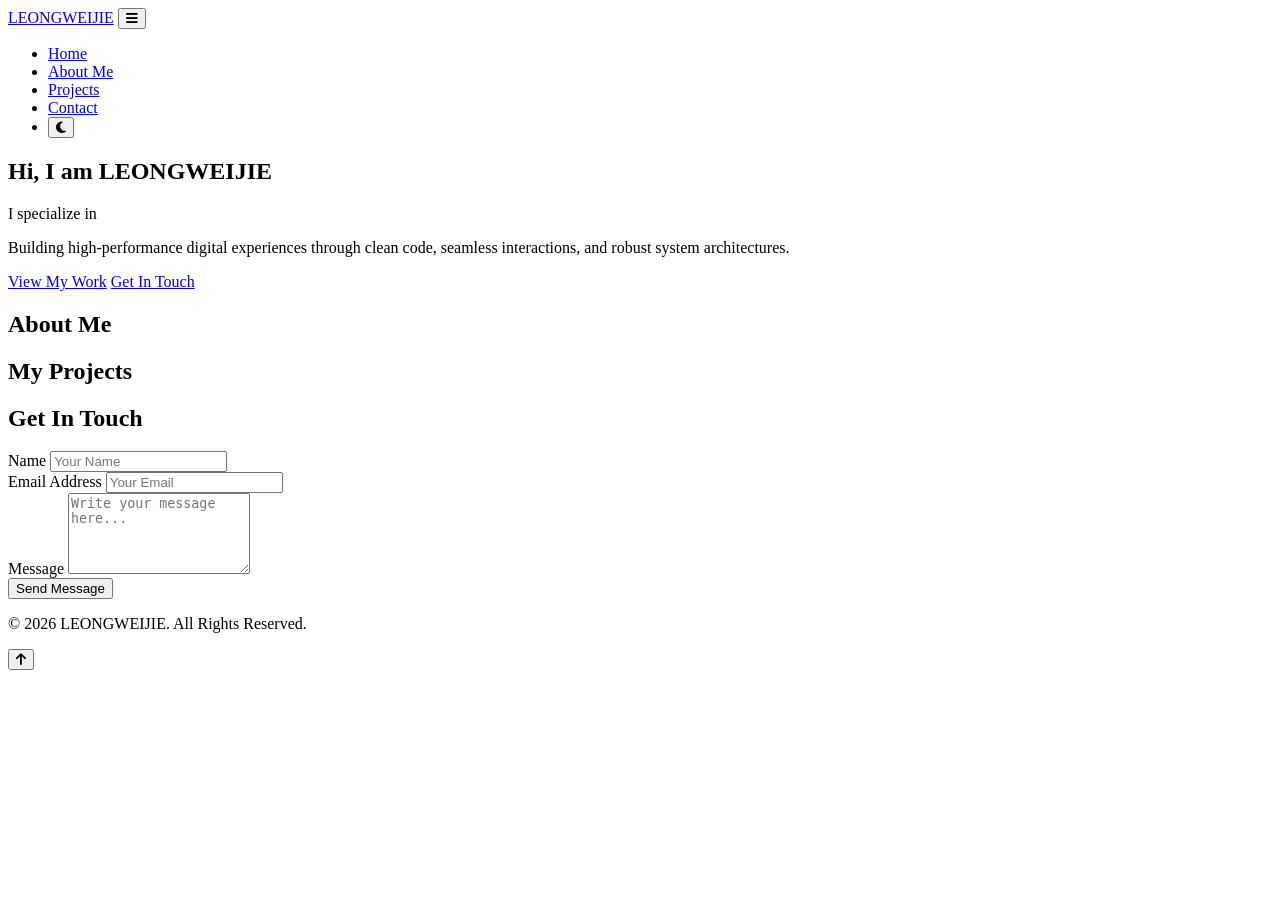
==== index.html @ 63943806 "Add files via upload" ====
<!DOCTYPE html>
<html lang="en">
<head>
    <meta charset="UTF-8">
    <meta name="viewport" content="width=device-width, initial-scale=1.0">
    <title>LEONGWEIJIE | Portfolio</title>
    <!-- Custom CSS -->
    <link rel="stylesheet" href="style.css">
    <!-- Font Awesome for Icons -->
    <link rel="stylesheet" href="https://cdnjs.cloudflare.com/ajax/libs/font-awesome/6.4.0/css/all.min.css">
</head>
<body class="light-theme">

    <!-- 1. Persistent Navigation Bar -->
    <header class="header">
        <div class="nav-container">
            <a href="#home" class="logo">LEONGWEIJIE</a>
            
            <!-- Mobile Hamburger Menu Button (JS Feature 1) -->
            <button class="nav-toggle" aria-label="Toggle navigation menu" aria-expanded="false">
                <i class="fas fa-bars"></i>
            </button>

            <nav class="nav-menu" aria-label="Main Navigation">
                <ul>
                    <li><a href="#home" class="nav-link active">Home</a></li>
                    <li><a href="#about" class="nav-link">About Me</a></li>
                    <li><a href="#projects" class="nav-link">Projects</a></li>
                    <li><a href="#contact" class="nav-link">Contact</a></li>
                    <!-- Dark/Light Theme Toggle Button (JS Feature 4) -->
                    <li>
                        <button id="theme-btn" class="theme-toggle-btn" aria-label="Toggle dark/light theme">
                            <i class="fas fa-moon"></i>
                        </button>
                    </li>
                </ul>
            </nav>
        </div>
    </header>

    <main>
        <!-- 2. Hero Section (Home) -->
        <section id="home" class="hero-section">
            <div class="hero-content">
                <h1>Hi, I am <span class="highlight">LEONGWEIJIE</span></h1>
                <!-- Typewriter Target (JS Feature 8) -->
                <p class="hero-subtitle">I specialize in <span id="typewriter"></span></p>
                <p class="hero-description">Building high-performance digital experiences through clean code, seamless interactions, and robust system architectures.</p>
                <div class="hero-buttons">
                    <a href="#projects" class="btn btn-primary">View My Work</a>
                    <a href="#contact" class="btn btn-secondary">Get In Touch</a>
                </div>
            </div>
        </section>

        <!-- 3. About Me Section -->
        <section id="about" class="about-section">
            <div class="container">
                <h2 class="section-title">About Me</h2>
                <div class="about-grid">
                    <div class="about-text">
                        <!-- Local Like Button Counter (JS Feature 10) -->
                        <div class="like-container">
                        </div>
                    </div>
                </div>
            </div>
        </section>

        <!-- 4. Projects Section (Must showcase at least 5 projects) -->
        <section id="projects" class="projects-section">
            <div class="container">
                <h2 class="section-title">My Projects</h2>
                
                <!-- Project Filter Buttons (JS Feature 5) -->
                <div class="filter-container">
                </div>

                <div class="projects-grid">
                    <!-- Project 1 -->
                    <article class="project-card" data-category="ai">
                        <div class="project-info">
                        </div>
                    </article>

                    <!-- Project 2 -->
                    <article class="project-card" data-category="game">
                        <div class="project-info">
                        </div>
                    </article>

                    <!-- Project 3 -->
                    <article class="project-card" data-category="ai">
                        <div class="project-info">
                        </div>
                    </article>

                    <!-- Project 4 -->
                    <article class="project-card" data-category="game">
                        <div class="project-info">
                        </div>
                    </article>

                    <!-- Project 5 -->
                    <article class="project-card" data-category="web">
                        <div class="project-info">
                        </div>
                    </article>
                </div>
            </div>
        </section>

        <!-- 5. Contact Section -->
        <section id="contact" class="contact-section">
            <div class="container">
                <h2 class="section-title">Get In Touch</h2>
                <div class="contact-container">
                    <!-- Interactive Form with Validation (JS Feature 6) -->
                    <form id="contact-form" class="contact-form" novalidate>
                        <div class="form-group">
                            <label for="name">Name</label>
                            <input type="text" id="name" name="name" required placeholder="Your Name">
                            <span class="error-msg" id="name-error"></span>
                        </div>
                        <div class="form-group">
                            <label for="email">Email Address</label>
                            <input type="email" id="email" name="email" required placeholder="Your Email">
                            <span class="error-msg" id="email-error"></span>
                        </div>
                        <div class="form-group">
                            <label for="message">Message</label>
                            <textarea id="message" name="message" rows="5" required placeholder="Write your message here..."></textarea>
                            <span class="error-msg" id="message-error"></span>
                        </div>
                        <button type="submit" class="btn btn-primary btn-submit">Send Message</button>
                    </form>
                    <div id="form-success" class="form-success-msg" style="display: none;">
                        <i class="fas fa-check-circle"></i> Thank you! Your message has been sent successfully.
                    </div>
                </div>
            </div>
        </section>
    </main>

    <!-- 6. Footer -->
    <footer class="footer">
        <p>&copy; 2026 LEONGWEIJIE. All Rights Reserved.</p>
    </footer>

    <!-- Back to Top Button (JS Feature 7) -->
    <button id="back-to-top" class="back-to-top-btn" aria-label="Back to top">
        <i class="fas fa-arrow-up"></i>
    </button>

    <!-- App Logic Script -->
    <script src="app.js"></script>
</body>
</html>
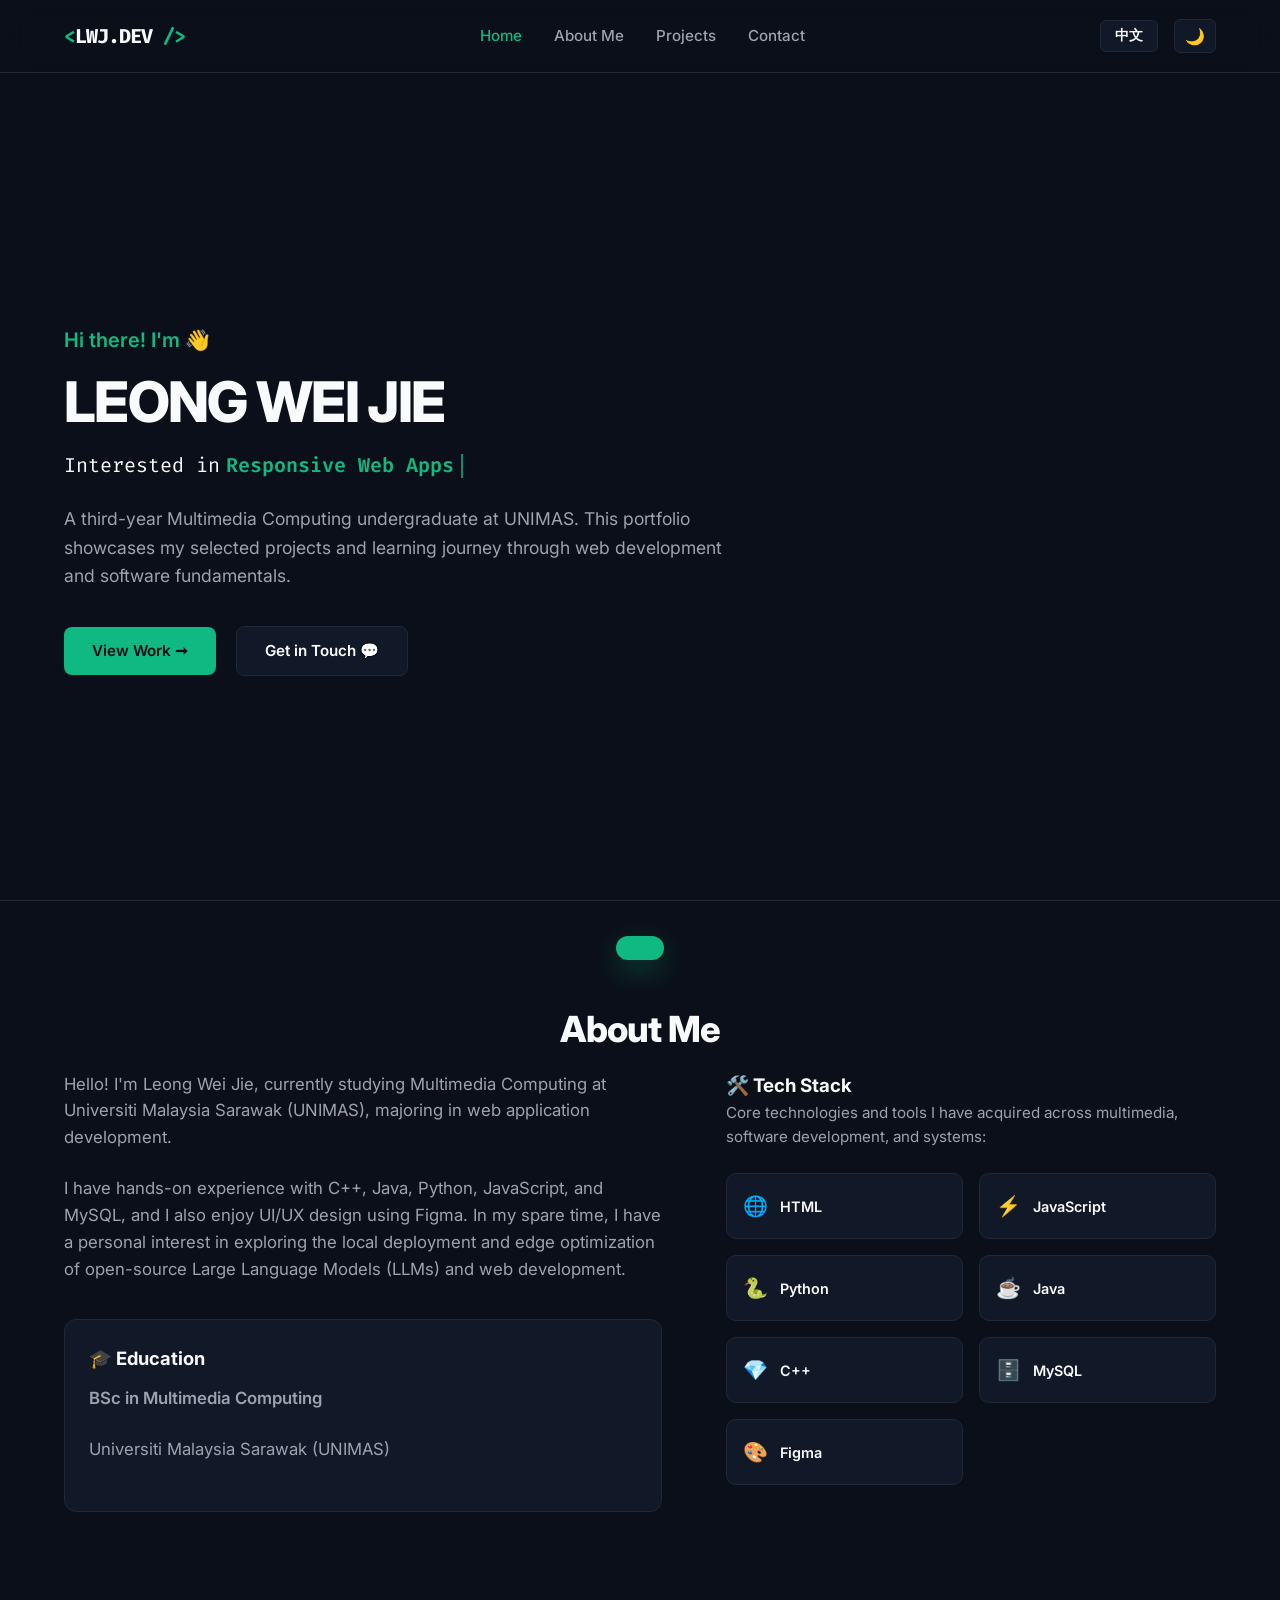
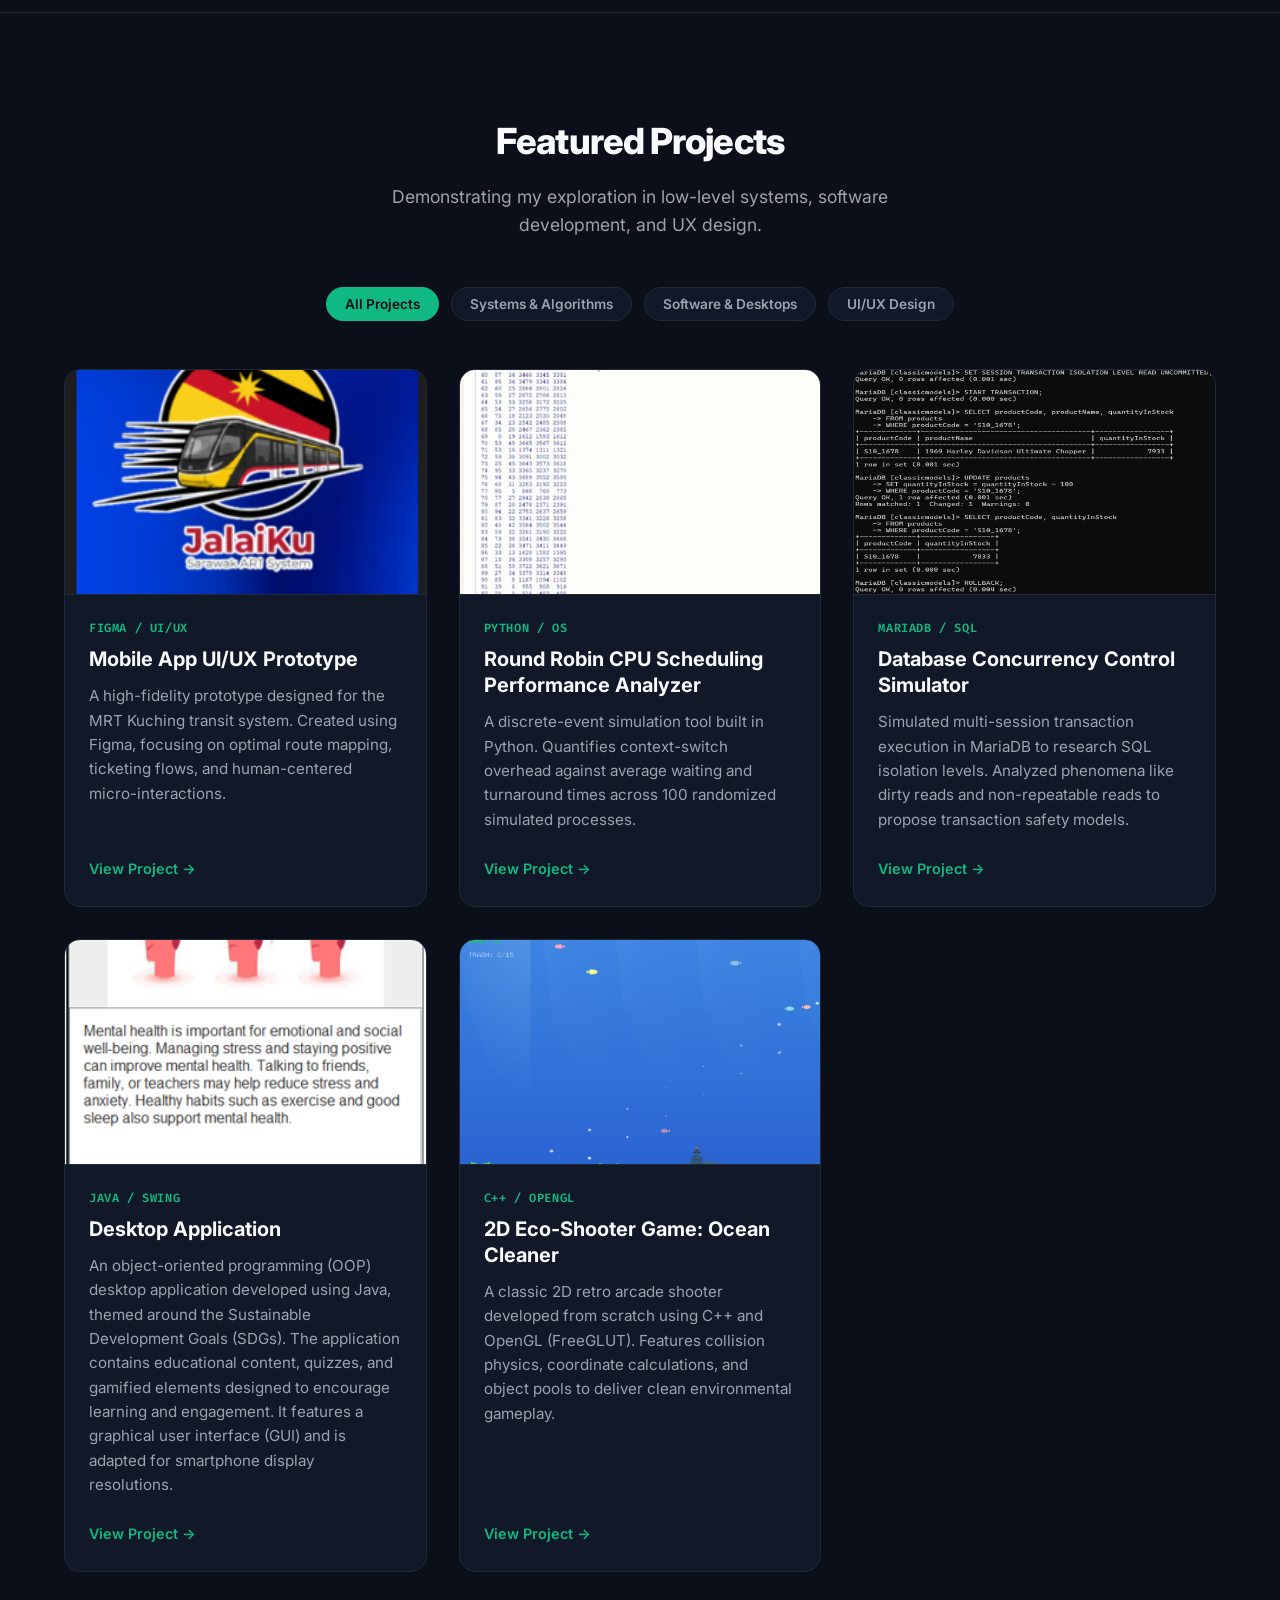
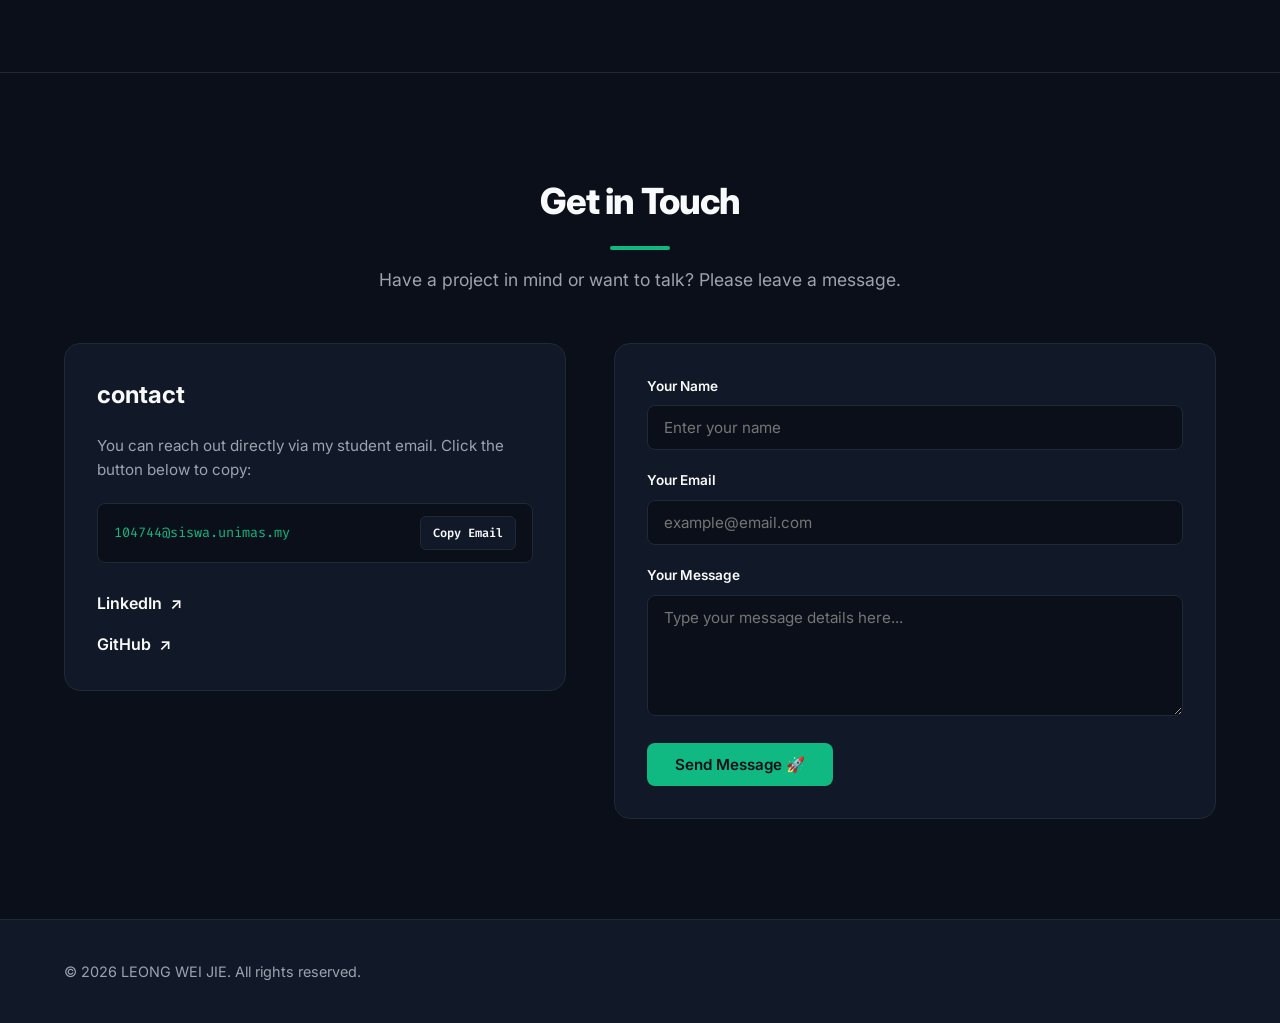
==== commit 08bcaf4d: "Add files via upload" ====
--- a/index.html
+++ b/index.html
@@ -1,158 +1,350 @@
 <!DOCTYPE html>
 <html lang="en">
 <head>
-    <meta charset="UTF-8">
-    <meta name="viewport" content="width=device-width, initial-scale=1.0">
-    <title>LEONGWEIJIE | Portfolio</title>
-    <!-- Custom CSS -->
-    <link rel="stylesheet" href="style.css">
-    <!-- Font Awesome for Icons -->
-    <link rel="stylesheet" href="https://cdnjs.cloudflare.com/ajax/libs/font-awesome/6.4.0/css/all.min.css">
+  <meta charset="UTF-8">
+  <meta name="viewport" content="width=device-width, initial-scale=1.0">
+  <title data-i18n="page_title">LEONG WEI JIE | Portfolio</title>
+  
+  <!-- Custom Google Fonts for enhanced visual typography -->
+  <link rel="preconnect" href="https://fonts.googleapis.com">
+  <link rel="preconnect" href="https://fonts.gstatic.com" crossorigin>
+  <link href="https://fonts.googleapis.com/css2?family=Fira+Code:wght@400;500&family=Inter:wght@400;500;600;700;800&display=swap" rel="stylesheet">
+  
+  <!-- Custom stylesheet link -->
+  <link rel="stylesheet" href="style.css">
 </head>
-<body class="light-theme">
-
-    <!-- 1. Persistent Navigation Bar -->
-    <header class="header">
-        <div class="nav-container">
-            <a href="#home" class="logo">LEONGWEIJIE</a>
-            
-            <!-- Mobile Hamburger Menu Button (JS Feature 1) -->
-            <button class="nav-toggle" aria-label="Toggle navigation menu" aria-expanded="false">
-                <i class="fas fa-bars"></i>
-            </button>
-
-            <nav class="nav-menu" aria-label="Main Navigation">
-                <ul>
-                    <li><a href="#home" class="nav-link active">Home</a></li>
-                    <li><a href="#about" class="nav-link">About Me</a></li>
-                    <li><a href="#projects" class="nav-link">Projects</a></li>
-                    <li><a href="#contact" class="nav-link">Contact</a></li>
-                    <!-- Dark/Light Theme Toggle Button (JS Feature 4) -->
-                    <li>
-                        <button id="theme-btn" class="theme-toggle-btn" aria-label="Toggle dark/light theme">
-                            <i class="fas fa-moon"></i>
-                        </button>
-                    </li>
-                </ul>
-            </nav>
-        </div>
-    </header>
-
-    <main>
-        <!-- 2. Hero Section (Home) -->
-        <section id="home" class="hero-section">
-            <div class="hero-content">
-                <h1>Hi, I am <span class="highlight">LEONGWEIJIE</span></h1>
-                <!-- Typewriter Target (JS Feature 8) -->
-                <p class="hero-subtitle">I specialize in <span id="typewriter"></span></p>
-                <p class="hero-description">Building high-performance digital experiences through clean code, seamless interactions, and robust system architectures.</p>
-                <div class="hero-buttons">
-                    <a href="#projects" class="btn btn-primary">View My Work</a>
-                    <a href="#contact" class="btn btn-secondary">Get In Touch</a>
-                </div>
-            </div>
-        </section>
-
-        <!-- 3. About Me Section -->
-        <section id="about" class="about-section">
-            <div class="container">
-                <h2 class="section-title">About Me</h2>
-                <div class="about-grid">
-                    <div class="about-text">
-                        <!-- Local Like Button Counter (JS Feature 10) -->
-                        <div class="like-container">
-                        </div>
-                    </div>
-                </div>
-            </div>
-        </section>
-
-        <!-- 4. Projects Section (Must showcase at least 5 projects) -->
-        <section id="projects" class="projects-section">
-            <div class="container">
-                <h2 class="section-title">My Projects</h2>
-                
-                <!-- Project Filter Buttons (JS Feature 5) -->
-                <div class="filter-container">
-                </div>
-
-                <div class="projects-grid">
-                    <!-- Project 1 -->
-                    <article class="project-card" data-category="ai">
-                        <div class="project-info">
-                        </div>
-                    </article>
-
-                    <!-- Project 2 -->
-                    <article class="project-card" data-category="game">
-                        <div class="project-info">
-                        </div>
-                    </article>
-
-                    <!-- Project 3 -->
-                    <article class="project-card" data-category="ai">
-                        <div class="project-info">
-                        </div>
-                    </article>
-
-                    <!-- Project 4 -->
-                    <article class="project-card" data-category="game">
-                        <div class="project-info">
-                        </div>
-                    </article>
-
-                    <!-- Project 5 -->
-                    <article class="project-card" data-category="web">
-                        <div class="project-info">
-                        </div>
-                    </article>
-                </div>
-            </div>
-        </section>
-
-        <!-- 5. Contact Section -->
-        <section id="contact" class="contact-section">
-            <div class="container">
-                <h2 class="section-title">Get In Touch</h2>
-                <div class="contact-container">
-                    <!-- Interactive Form with Validation (JS Feature 6) -->
-                    <form id="contact-form" class="contact-form" novalidate>
-                        <div class="form-group">
-                            <label for="name">Name</label>
-                            <input type="text" id="name" name="name" required placeholder="Your Name">
-                            <span class="error-msg" id="name-error"></span>
-                        </div>
-                        <div class="form-group">
-                            <label for="email">Email Address</label>
-                            <input type="email" id="email" name="email" required placeholder="Your Email">
-                            <span class="error-msg" id="email-error"></span>
-                        </div>
-                        <div class="form-group">
-                            <label for="message">Message</label>
-                            <textarea id="message" name="message" rows="5" required placeholder="Write your message here..."></textarea>
-                            <span class="error-msg" id="message-error"></span>
-                        </div>
-                        <button type="submit" class="btn btn-primary btn-submit">Send Message</button>
-                    </form>
-                    <div id="form-success" class="form-success-msg" style="display: none;">
-                        <i class="fas fa-check-circle"></i> Thank you! Your message has been sent successfully.
-                    </div>
-                </div>
-            </div>
-        </section>
-    </main>
-
-    <!-- 6. Footer -->
-    <footer class="footer">
-        <p>&copy; 2026 LEONGWEIJIE. All Rights Reserved.</p>
-    </footer>
-
-    <!-- Back to Top Button (JS Feature 7) -->
-    <button id="back-to-top" class="back-to-top-btn" aria-label="Back to top">
-        <i class="fas fa-arrow-up"></i>
-    </button>
-
-    <!-- App Logic Script -->
-    <script src="app.js"></script>
+<body>
+
+  <!-- Back to Top Button (JS Feature 8) -->
+  <button id="back-to-top" class="back-to-top-btn" aria-label="Back to Top" data-i18n-attr="aria-label:back_to_top_aria">
+    &uarr;
+  </button>
+
+  <!-- ==================== 1. Navigation Header (JS Features 2 & 3) ==================== -->
+  <header class="main-header">
+    <div class="container header-container">
+      <a href="#home" class="logo">
+        <span class="logo-accent">&lt;</span>LWJ.DEV<span class="logo-accent"> /&gt;</span>
+      </a>
+      
+      <!-- Desktop Navigation Menu -->
+      <nav class="nav-menu" id="nav-menu">
+        <ul class="nav-list">
+          <li><a href="#home" class="nav-link active" data-i18n="nav_home">Home</a></li>
+          <li><a href="#about" class="nav-link" data-i18n="nav_about">About Me</a></li>
+          <li><a href="#projects" class="nav-link" data-i18n="nav_projects">Projects</a></li>
+          <li><a href="#contact" class="nav-link" data-i18n="nav_contact">Contact</a></li>
+        </ul>
+      </nav>
+
+      <!-- Interactive Controls (Language & Theme Toggle - JS Features 4 & 11) -->
+      <div class="control-group">
+        <button id="lang-toggle" class="control-btn lang-btn" aria-label="Toggle Language" data-i18n="toggle_btn">中文</button>
+        <button id="theme-toggle" class="control-btn theme-btn" aria-label="Toggle Theme">🌙</button>
+        
+        <!-- Mobile Collapsible Menu Button (JS Feature 3) -->
+        <button class="hamburger" id="hamburger" aria-label="Open Menu" aria-expanded="false">
+          <span class="bar"></span>
+          <span class="bar"></span>
+          <span class="bar"></span>
+        </button>
+      </div>
+    </div>
+  </header>
+
+  <main>
+    <!-- ==================== 2. Home Section (JS Feature 5) ==================== -->
+    <section id="home" class="home-section">
+      <div class="container home-container">
+        <div class="home-content">
+          <p class="greetings"><span data-i18n="welcome_greeting">Hi there! I'm</span> <span class="wave">👋</span></p>
+          <h1 class="main-title">LEONG WEI JIE</h1>
+          
+          <!-- Dynamic Typewriter Hook (JS Feature 5) -->
+          <div class="typewriter-container">
+            <span class="typewriter-static" data-i18n="typewriter_prefix">Interested in </span>
+            <span class="typewriter-text" id="typewriter-text"></span>
+            <span class="cursor">|</span>
+          </div>
+          
+          <p class="home-bio" data-i18n="welcome_subtitle">
+            A third-year Multimedia Computing undergraduate at UNIMAS. This portfolio showcases my selected projects and learning journey through web development and software fundamentals.
+          </p>
+          <div class="home-actions">
+            <a href="#projects" class="btn btn-primary" data-i18n="home_btn_projects">View Work ➞</a>
+            <a href="#contact" class="btn btn-secondary" data-i18n="home_btn_contact">Get in Touch 💬</a>
+          </div>
+        </div>
+      </div>
+    </section>
+
+    <!-- ==================== 3. About Me Section (JS Feature 10) ==================== -->
+    <section id="about" class="about-section scroll-reveal">
+      <div class="container">
+        <h2 class="section-title" data-i18n="about_title">About Me</h2>
+        <div class="about-grid">
+          
+          <!-- Narrative Biography -->
+          <div class="about-text-content">
+            <p data-i18n="about_p1">
+              Hello! I'm Leong Wei Jie, currently studying Multimedia Computing at Universiti Malaysia Sarawak (UNIMAS), majoring in web application development.
+            </p>
+            <p data-i18n="about_p2">
+              I have hands-on experience with C++, Java, Python, JavaScript, and MySQL, and I also enjoy UI/UX design using Figma. In my spare time, I have a personal interest in exploring the local deployment and edge optimization of open-source Large Language Models (LLMs) and web development.
+            </p>
+            
+            <div class="education-card">
+              <h3 data-i18n="education_title">🎓 Education</h3>
+              <p class="edu-degree" data-i18n="education_degree">BSc in Multimedia Computing</p>
+              <p class="edu-school" data-i18n="education_school">Universiti Malaysia Sarawak (UNIMAS)</p>
+            </div>
+          </div>
+
+          <!-- Minimalist Tech Stack Cards (CSS Hover Transform Anim) -->
+          <div class="about-skills">
+            <h3 data-i18n="skills_title">🛠️ Tech Stack</h3>
+            <p class="skills-guide-text" data-i18n="skills_guide">Core technologies and tools I have acquired across multimedia, software development, and systems:</p>
+            
+            <div class="skills-grid">
+              <div class="skill-card">
+                <span class="skill-icon">🌐</span>
+                <span class="skill-name">HTML</span>
+              </div>
+              <div class="skill-card">
+                <span class="skill-icon">⚡</span>
+                <span class="skill-name">JavaScript</span>
+              </div>
+              <div class="skill-card">
+                <span class="skill-icon">🐍</span>
+                <span class="skill-name">Python</span>
+              </div>
+              <div class="skill-card">
+                <span class="skill-icon">☕</span>
+                <span class="skill-name">Java</span>
+              </div>
+              <div class="skill-card">
+                <span class="skill-icon">💎</span>
+                <span class="skill-name">C++</span>
+              </div>
+              <div class="skill-card">
+                <span class="skill-icon">🗄️</span>
+                <span class="skill-name">MySQL</span>
+              </div>
+              <div class="skill-card">
+                <span class="skill-icon">🎨</span>
+                <span class="skill-name">Figma</span>
+              </div>
+            </div>
+          </div>
+
+        </div>
+      </div>
+    </section>
+
+    <!-- ==================== 4. Projects Section (JS Features 6, 9 & 3D Parallax) ==================== -->
+    <section id="projects" class="projects-section scroll-reveal">
+      <div class="container">
+        <h2 class="section-title" data-i18n="projects_title">Featured Projects</h2>
+        <p class="section-subtitle" data-i18n="projects_subtitle">Demonstrating my exploration in low-level systems, software development, and UX design.</p>
+
+        <!-- Category Tag Filter Controls (JS Feature 6) -->
+        <div class="filter-container">
+          <button class="filter-btn active" data-filter="all" data-i18n="filter_all">All Projects</button>
+          <button class="filter-btn" data-filter="system" data-i18n="filter_system">Systems & Algorithms</button>
+          <button class="filter-btn" data-filter="software" data-i18n="filter_software">Software & Desktops</button>
+          <button class="filter-btn" data-filter="design" data-i18n="filter_design">UI/UX Design</button>
+        </div>
+
+        <div class="projects-grid">
+          
+          <!-- Project 1: UI/UX Prototype Card -->
+          <article class="project-card tilt-card" data-category="design">
+            <div class="project-image-wrapper">
+              <!-- Fullscreen Modal Preview Trigger (JS Feature 9) -->
+              <img src="ui.png" alt="Mobile App UI/UX Prototype" class="project-img preview-trigger">
+            </div>
+            <div class="project-info">
+              <span class="project-category-tag">Figma / UI/UX</span>
+              <h3 class="project-title" data-i18n="proj1_title">Mobile App UI/UX Prototype</h3>
+              <p class="project-desc" data-i18n="proj1_desc">
+                A high-fidelity prototype designed for the MRT Kuching transit system. Created using Figma, focusing on optimal route mapping, ticketing flows, and human-centered micro-interactions.
+              </p>
+              <div class="project-links">
+                <!-- Anchor Link for External Redirection -->
+                <a href="https://www.figma.com/proto/dummy-link" target="_blank" rel="noopener noreferrer" class="btn-link" data-i18n="view_project">
+                  View Project &rarr;
+                </a>
+              </div>
+            </div>
+          </article>
+
+          <!-- Project 2: CPU Scheduler Card -->
+          <article class="project-card tilt-card" data-category="system">
+            <div class="project-image-wrapper">
+              <img src="cpu.png" alt="Round Robin CPU Scheduling Analyzer" class="project-img preview-trigger">
+            </div>
+            <div class="project-info">
+              <span class="project-category-tag">Python / OS</span>
+              <h3 class="project-title" data-i18n="proj2_title">Round Robin CPU Scheduling Performance Analyzer</h3>
+              <p class="project-desc" data-i18n="proj2_desc">
+                A discrete-event simulation tool built in Python. Quantifies context-switch overhead against average waiting and turnaround times across 100 randomized simulated processes.
+              </p>
+              <div class="project-links">
+                <a href="https://github.com/dummy-username" target="_blank" rel="noopener noreferrer" class="btn-link" data-i18n="view_project">
+                  View Project &rarr;
+                </a>
+              </div>
+            </div>
+          </article>
+
+          <!-- Project 3: Database Simulation Card -->
+          <article class="project-card tilt-card" data-category="system">
+            <div class="project-image-wrapper">
+              <img src="database.png" alt="Database Concurrency Simulator" class="project-img preview-trigger">
+            </div>
+            <div class="project-info">
+              <span class="project-category-tag">MariaDB / SQL</span>
+              <h3 class="project-title" data-i18n="proj3_title">Database Concurrency Control Simulator</h3>
+              <p class="project-desc" data-i18n="proj3_desc">
+                Simulated multi-session transaction execution in MariaDB to research SQL isolation levels. Analyzed phenomena like dirty reads and non-repeatable reads to propose transaction safety models.
+              </p>
+              <div class="project-links">
+                <a href="https://github.com/dummy-username" target="_blank" rel="noopener noreferrer" class="btn-link" data-i18n="view_project">
+                  View Project &rarr;
+                </a>
+              </div>
+            </div>
+          </article>
+
+          <!-- Project 4: Java Desktop App Card -->
+          <article class="project-card tilt-card" data-category="software">
+            <div class="project-image-wrapper">
+              <img src="oop.png" alt="SDG Java Learning App" class="project-img preview-trigger">
+            </div>
+            <div class="project-info">
+              <span class="project-category-tag">Java / Swing</span>
+              <h3 class="project-title" data-i18n="proj4_title">Desktop Application</h3>
+              <p class="project-desc" data-i18n="proj4_desc">
+                An object-oriented programming (OOP) desktop application developed using Java, themed around the Sustainable Development Goals (SDGs). The application contains educational content, quizzes, and gamified elements designed to encourage learning and engagement. It features a graphical user interface (GUI) and is adapted for smartphone display resolutions.
+              </p>
+              <div class="project-links">
+                <a href="https://github.com/dummy-username" target="_blank" rel="noopener noreferrer" class="btn-link" data-i18n="view_project">
+                  View Project &rarr;
+                </a>
+              </div>
+            </div>
+          </article>
+
+          <!-- Project 5: C++/OpenGL Game Card -->
+          <article class="project-card tilt-card" data-category="software">
+            <div class="project-image-wrapper">
+              <img src="2d.png" alt="2D Ocean Cleaner Eco Shooter Game" class="project-img preview-trigger">
+            </div>
+            <div class="project-info">
+              <span class="project-category-tag">C++ / OpenGL</span>
+              <h3 class="project-title" data-i18n="proj5_title">2D Eco-Shooter Game: Ocean Cleaner</h3>
+              <p class="project-desc" data-i18n="proj5_desc">
+                A classic 2D retro arcade shooter developed from scratch using C++ and OpenGL (FreeGLUT). Features collision physics, coordinate calculations, and object pools to deliver clean environmental gameplay.
+              </p>
+              <div class="project-links">
+                <a href="https://github.com/dummy-username" target="_blank" rel="noopener noreferrer" class="btn-link" data-i18n="view_project">
+                  View Project &rarr;
+                </a>
+              </div>
+            </div>
+          </article>
+
+        </div>
+      </div>
+    </section>
+
+    <!-- ==================== 5. Contact Section ==================== -->
+    <section id="contact" class="contact-section scroll-reveal">
+      <div class="container">
+        <div class="section-title-wrap">
+          <h2 class="section-title" data-i18n="contact_title">Get in Touch</h2>
+          <div class="section-divider" aria-hidden="true"></div>
+          <p class="section-subtitle" data-i18n="contact_subtitle">Have a project in mind or want to collaborate? Feel free to reach out!</p>
+        </div>
+
+        <div class="contact-grid">
+          
+          <!-- Left Column: Quick Contact Info Card & Copy Box  -->
+          <div class="contact-card info-card">
+            <h3 class="card-heading" data-i18n="contact_card_heading">contact</h3>
+            <p class="contact-card-desc" data-i18n="contact_card_desc">
+              You can reach out directly via my student email. Click the button below to copy:
+            </p>
+            
+            <!-- Email Copy Box -->
+            <div class="email-copy-box">
+              <span id="contact-email-text" class="email-text">104744@siswa.unimas.my</span>
+              <!-- Copy button with bilingual hook -->
+              <button id="copy-email-btn" class="btn btn-outline btn-sm" data-i18n="copy_btn_text">Copy Email</button>
+            </div>
+
+            <!-- Social redirection links kept neatly on the left column as well -->
+            <div class="social-links-container">
+              <a href="https://www.linkedin.com/in/leong-weijie-905487338" target="_blank" rel="noopener noreferrer" class="social-link" aria-label="LinkedIn">
+                <span>LinkedIn</span> &nearrow;
+              </a>
+              <a href="https://github.com/dummy-username" target="_blank" rel="noopener noreferrer" class="social-link" aria-label="GitHub">
+                <span>GitHub</span> &nearrow;
+              </a>
+            </div>
+          </div>
+
+          <!-- Interactive Form  -->
+          <form id="contact-form" class="contact-form" novalidate>
+            <div class="form-group">
+              <label for="form-name" data-i18n="form_label_name">Your Name</label>
+              <input type="text" id="form-name" required placeholder="Enter your name" data-i18n-placeholder="form_placeholder_name">
+              <span class="error-message" id="name-error"></span>
+            </div>
+            
+            <div class="form-group">
+              <label for="form-email" data-i18n="form_label_email">Your Email</label>
+              <input type="email" id="form-email" required placeholder="example@email.com" data-i18n-placeholder="form_placeholder_email">
+              <span class="error-message" id="email-error"></span>
+            </div>
+            
+            <div class="form-group">
+              <label for="form-message" data-i18n="form_label_message">Your Message</label>
+              <textarea id="form-message" rows="5" required placeholder="Type your message details here..." data-i18n-placeholder="form_placeholder_message"></textarea>
+              <span class="error-message" id="message-error"></span>
+            </div>
+            
+            <button type="submit" class="btn btn-primary" data-i18n="form_submit_btn">Send Message 🚀</button>
+            <div id="form-success-alert" class="form-success-alert" style="display: none;" data-i18n="form_success_msg">
+              🎉 Message sent successfully! I will get back to you as soon as possible.
+            </div>
+          </form>
+
+        </div>
+      </div>
+    </section>
+
+    <!-- Global Toast Alert Element for Copy Notification (全局复制成功提示框) -->
+    <div id="toast-notification" class="toast-notification" aria-live="polite"></div>
+
+  </main>
+
+  <!-- ==================== 6. Footer Block ==================== -->
+  <footer class="main-footer">
+    <div class="container footer-container">
+      <p>&copy; 2026 LEONG WEI JIE. All rights reserved.</p>
+    </div>
+  </footer>
+
+  <!-- ==================== 7. Screen Zoom Lightbox Modal (JS Feature 9) ==================== -->
+  <div id="image-modal" class="modal-overlay" aria-hidden="true" role="dialog">
+    <button class="modal-close" id="modal-close" aria-label="Close Preview">&times;</button>
+    <div class="modal-content">
+      <img id="modal-image" src="" alt="Project Fullscreen Preview" class="modal-large-img">
+    </div>
+  </div>
+
+  <!-- Main script controller link -->
+  <script src="script.js"></script>
 </body>
 </html>
--- a/style.css
+++ b/style.css
@@ -0,0 +1,867 @@
+/* ==========================================================================
+   1. Initial resets & CSS Variables
+   ========================================================================== */
+:root {
+  --bg-primary: #0b0f19;       /* Cyberpunk deep blue-black */
+  --bg-secondary: #111827;     /* Sleek dark card background */
+  --text-primary: #f9fafb;     /* High contrast white text */
+  --text-secondary: #9ca3af;   /* Auxiliary gray text */
+  --accent-color: #10b981;     /* NVIDIA Tech Green */
+  --accent-hover: #059669;
+  --border-color: #1f2937;
+  --shadow-color: rgba(0, 0, 0, 0.4);
+  --selection-bg: rgba(16, 185, 129, 0.3);
+  --transition-smooth: all 0.3s cubic-bezier(0.4, 0, 0.2, 1);
+  --font-sans: 'Inter', -apple-system, BlinkMacSystemFont, "Segoe UI", Roboto, sans-serif;
+  --font-mono: 'Fira Code', monospace;
+}
+
+[data-theme="light"] {
+  --bg-primary: #f8fafc;       /* Extremely clean light warm gray */
+  --bg-secondary: #ffffff;     /* Flat white card background */
+  --text-primary: #0f172a;     /* Deep dark text */
+  --text-secondary: #475569;   /* Slate gray auxiliary text */
+  --border-color: #e2e8f0;
+  --shadow-color: rgba(15, 23, 42, 0.05);
+  --selection-bg: rgba(16, 185, 129, 0.15);
+}
+
+* {
+  margin: 0;
+  padding: 0;
+  box-sizing: border-box;
+}
+
+html {
+  scroll-behavior: smooth;
+  font-family: var(--font-sans);
+  background-color: var(--bg-primary);
+  color: var(--text-primary);
+  transition: var(--transition-smooth);
+}
+
+body {
+  overflow-x: hidden;
+  line-height: 1.6;
+}
+
+::selection {
+  background-color: var(--selection-bg);
+  color: var(--text-primary);
+}
+
+.container {
+  width: 100%;
+  max-width: 1200px;
+  margin: 0 auto;
+  padding: 0 24px;
+}
+
+a {
+  text-decoration: none;
+  color: inherit;
+  transition: var(--transition-smooth);
+}
+
+button {
+  font-family: inherit;
+  cursor: pointer;
+  border: none;
+  background: none;
+  outline: none;
+}
+
+img {
+  max-width: 100%;
+  height: auto;
+  display: block;
+}
+
+.section-title {
+  font-size: 2.25rem;
+  font-weight: 800;
+  text-align: center;
+  margin-bottom: 12px;
+  letter-spacing: -0.025em;
+}
+
+.section-subtitle {
+  font-size: 1.1rem;
+  color: var(--text-secondary);
+  text-align: center;
+  max-width: 600px;
+  margin: 0 auto 48px auto;
+}
+
+/* ==========================================================================
+   2. Header & Nav Styling
+   ========================================================================== */
+.main-header {
+  position: fixed;
+  top: 0;
+  left: 0;
+  width: 100%;
+  z-index: 1000;
+  background-color: rgba(11, 15, 25, 0.8);
+  backdrop-filter: blur(12px);
+  border-bottom: 1px solid var(--border-color);
+  transition: var(--transition-smooth);
+}
+
+[data-theme="light"] .main-header {
+  background-color: rgba(248, 250, 252, 0.8);
+}
+
+.header-container {
+  display: flex;
+  justify-content: space-between;
+  align-items: center;
+  height: 72px;
+}
+
+.logo {
+  font-family: var(--font-mono);
+  font-size: 1.25rem;
+  font-weight: 700;
+  letter-spacing: -0.05em;
+}
+
+.logo-accent {
+  color: var(--accent-color);
+}
+
+.nav-list {
+  display: flex;
+  list-style: none;
+  gap: 32px;
+}
+
+.nav-link {
+  font-size: 0.95rem;
+  font-weight: 500;
+  color: var(--text-secondary);
+}
+
+.nav-link:hover, .nav-link.active {
+  color: var(--accent-color);
+}
+
+.control-group {
+  display: flex;
+  align-items: center;
+  gap: 16px;
+}
+
+.control-btn {
+  padding: 6px 14px;
+  font-size: 0.85rem;
+  font-weight: 600;
+  border-radius: 6px;
+  border: 1px solid var(--border-color);
+  background-color: var(--bg-secondary);
+  color: var(--text-primary);
+  transition: var(--transition-smooth);
+}
+
+.control-btn:hover {
+  border-color: var(--accent-color);
+  color: var(--accent-color);
+}
+
+.theme-btn {
+  font-size: 1rem;
+  padding: 6px 10px;
+}
+
+.hamburger {
+  display: none;
+  flex-direction: column;
+  justify-content: space-between;
+  width: 20px;
+  height: 16px;
+}
+
+.hamburger .bar {
+  width: 100%;
+  height: 2px;
+  background-color: var(--text-primary);
+  border-radius: 2px;
+  transition: var(--transition-smooth);
+}
+
+/* ==========================================================================
+   3. Hero Section
+   ========================================================================== */
+.home-section {
+  min-height: 100vh;
+  display: flex;
+  align-items: center;
+  padding-top: 100px;
+  position: relative;
+}
+
+.home-content {
+  max-width: 680px;
+}
+
+.greetings {
+  font-size: 1.25rem;
+  font-weight: 600;
+  color: var(--accent-color);
+  margin-bottom: 16px;
+}
+
+.wave {
+  display: inline-block;
+  animation: wave-animation 2.5s infinite;
+  transform-origin: 70% 70%;
+}
+
+.main-title {
+  font-size: 3.5rem;
+  font-weight: 800;
+  line-height: 1.1;
+  letter-spacing: -0.03em;
+  margin-bottom: 16px;
+}
+
+.typewriter-container {
+  font-family: var(--font-mono);
+  font-size: 1.25rem;
+  color: var(--text-primary);
+  margin-bottom: 24px;
+  display: flex;
+  align-items: center;
+  flex-wrap: wrap;
+}
+
+.typewriter-text {
+  color: var(--accent-color);
+  font-weight: 600;
+  margin-left: 6px;
+}
+
+.cursor {
+  animation: blink 0.8s infinite;
+  color: var(--accent-color);
+  margin-left: 2px;
+}
+
+.home-bio {
+  font-size: 1.1rem;
+  color: var(--text-secondary);
+  margin-bottom: 36px;
+}
+
+.btn {
+  display: inline-block;
+  padding: 12px 28px;
+  font-weight: 600;
+  font-size: 0.95rem;
+  border-radius: 8px;
+  transition: var(--transition-smooth);
+}
+
+.btn-primary {
+  background-color: var(--accent-color);
+  color: #0b0f19 !important;
+}
+
+.btn-primary:hover {
+  background-color: var(--accent-hover);
+  transform: translateY(-2px);
+}
+
+.btn-secondary {
+  border: 1px solid var(--border-color);
+  background-color: var(--bg-secondary);
+  margin-left: 16px;
+}
+
+.btn-secondary:hover {
+  border-color: var(--accent-color);
+  color: var(--accent-color);
+  transform: translateY(-2px);
+}
+
+/* ==========================================================================
+   4. About Me & Tech Stack
+   ========================================================================== */
+.about-section {
+  padding: 100px 0;
+  border-top: 1px solid var(--border-color);
+}
+
+.about-grid {
+  display: grid;
+  grid-template-columns: 1.1fr 0.9fr;
+  gap: 64px;
+  align-items: start;
+}
+
+.about-text-content p {
+  font-size: 1.05rem;
+  color: var(--text-secondary);
+  margin-bottom: 24px;
+}
+
+.education-card {
+  margin-top: 36px;
+  padding: 24px;
+  background-color: var(--bg-secondary);
+  border: 1px solid var(--border-color);
+  border-radius: 12px;
+}
+
+.education-card h3 {
+  font-size: 1.15rem;
+  margin-bottom: 12px;
+}
+
+.edu-degree {
+  font-weight: 600;
+  color: var(--text-primary);
+}
+
+.edu-school {
+  font-size: 0.95rem;
+  color: var(--text-secondary);
+}
+
+.skills-guide-text {
+  font-size: 0.95rem;
+  color: var(--text-secondary);
+  margin-bottom: 24px;
+}
+
+.skills-grid {
+  display: grid;
+  grid-template-columns: repeat(2, 1fr);
+  gap: 16px;
+}
+
+.skill-card {
+  display: flex;
+  align-items: center;
+  gap: 12px;
+  padding: 16px;
+  background-color: var(--bg-secondary);
+  border: 1px solid var(--border-color);
+  border-radius: 10px;
+  transition: var(--transition-smooth);
+}
+
+.skill-card:hover {
+  transform: translateY(-4px);
+  border-color: var(--accent-color);
+  box-shadow: 0 8px 24px var(--shadow-color);
+}
+
+.skill-icon {
+  font-size: 1.25rem;
+}
+
+.skill-name {
+  font-weight: 600;
+  font-size: 0.9rem;
+}
+
+/* ==========================================================================
+   5. Projects Section & Auto aspect ratios
+   ========================================================================== */
+.projects-section {
+  padding: 100px 0;
+  border-top: 1px solid var(--border-color);
+}
+
+.filter-container {
+  display: flex;
+  justify-content: center;
+  gap: 12px;
+  margin-bottom: 48px;
+  flex-wrap: wrap;
+}
+
+.filter-btn {
+  padding: 8px 18px;
+  font-size: 0.85rem;
+  font-weight: 600;
+  border-radius: 20px;
+  background-color: var(--bg-secondary);
+  color: var(--text-secondary);
+  border: 1px solid var(--border-color);
+  transition: var(--transition-smooth);
+}
+
+.filter-btn:hover, .filter-btn.active {
+  background-color: var(--accent-color);
+  color: #0b0f19;
+  border-color: var(--accent-color);
+}
+
+.projects-grid {
+  display: grid;
+  grid-template-columns: repeat(auto-fill, minmax(340px, 1fr));
+  gap: 32px;
+}
+
+.project-card {
+  background-color: var(--bg-secondary);
+  border: 1px solid var(--border-color);
+  border-radius: 16px;
+  overflow: hidden;
+  transition: transform 0.1s ease-out, box-shadow var(--transition-smooth);
+  display: flex;
+  flex-direction: column;
+}
+
+.project-card:hover {
+  box-shadow: 0 12px 36px var(--shadow-color);
+}
+
+.project-image-wrapper {
+  position: relative;
+  width: 100%;
+  aspect-ratio: 16 / 10;
+  background-color: #010409;
+  overflow: hidden;
+  border-bottom: 1px solid var(--border-color);
+}
+
+.project-img {
+  width: 100%;
+  height: 100%;
+  object-fit: cover;
+  object-position: center;
+  cursor: zoom-in;
+  transition: transform 0.5s ease;
+}
+
+.project-card:hover .project-img {
+  transform: scale(1.05);
+}
+
+.project-info {
+  padding: 24px;
+  display: flex;
+  flex-direction: column;
+  flex-grow: 1;
+}
+
+.project-category-tag {
+  font-family: var(--font-mono);
+  font-size: 0.75rem;
+  font-weight: 600;
+  color: var(--accent-color);
+  text-transform: uppercase;
+  letter-spacing: 0.05em;
+  margin-bottom: 8px;
+}
+
+.project-title {
+  font-size: 1.25rem;
+  font-weight: 700;
+  margin-bottom: 12px;
+  line-height: 1.3;
+}
+
+.project-desc {
+  font-size: 0.95rem;
+  color: var(--text-secondary);
+  margin-bottom: 24px;
+  flex-grow: 1;
+}
+
+.project-links {
+  margin-top: auto;
+}
+
+.btn-link {
+  display: inline-block;
+  font-weight: 600;
+  font-size: 0.9rem;
+  color: var(--accent-color);
+}
+
+.btn-link:hover {
+  color: var(--accent-hover);
+  transform: translateX(4px);
+}
+
+/* ==========================================================================
+   6. Contact Area
+   ========================================================================== */
+.contact-section {
+  padding: 100px 0;
+  border-top: 1px solid var(--border-color);
+}
+
+.section-title-wrap {
+  text-align: center;
+  margin-bottom: 48px;
+}
+
+.section-divider {
+  width: 60px;
+  height: 4px;
+  background-color: var(--accent-color);
+  margin: 16px auto;
+  border-radius: 2px;
+}
+
+.contact-grid {
+  display: grid;
+  grid-template-columns: 1fr 1.2fr;
+  gap: 48px;
+  align-items: start;
+}
+
+.info-card {
+  background-color: var(--bg-secondary);
+  border: 1px solid var(--border-color);
+  padding: 32px;
+  border-radius: 16px;
+  display: flex;
+  flex-direction: column;
+  gap: 20px;
+}
+
+.card-heading {
+  font-size: 1.5rem;
+  font-weight: 700;
+  color: var(--text-primary);
+}
+
+.contact-card-desc {
+  font-size: 0.95rem;
+  color: var(--text-secondary);
+}
+
+.email-copy-box {
+  display: flex;
+  align-items: center;
+  justify-content: space-between;
+  gap: 12px;
+  padding: 12px 16px;
+  background-color: var(--bg-primary);
+  border: 1px solid var(--border-color);
+  border-radius: 8px;
+  font-family: var(--font-mono);
+  overflow: hidden;
+}
+
+.email-text {
+  font-size: 0.85rem;
+  color: var(--accent-color);
+  overflow-x: auto;
+  white-space: nowrap;
+  flex-grow: 1;
+}
+
+.btn-sm {
+  padding: 8px 12px;
+  font-size: 0.75rem;
+  border-radius: 6px;
+  background-color: var(--bg-secondary);
+  border: 1px solid var(--border-color);
+  color: var(--text-primary);
+  white-space: nowrap;
+  transition: var(--transition-smooth);
+}
+
+.btn-sm:hover {
+  border-color: var(--accent-color);
+  color: var(--accent-color);
+}
+
+.social-links-container {
+  display: flex;
+  flex-direction: column;
+  gap: 16px;
+  margin-top: 8px;
+}
+
+.social-link {
+  display: inline-flex;
+  align-items: center;
+  gap: 8px;
+  font-weight: 600;
+  color: var(--text-primary);
+  width: fit-content;
+}
+
+.social-link:hover {
+  color: var(--accent-color);
+  transform: translateX(4px);
+}
+
+
+.contact-form {
+  background-color: var(--bg-secondary);
+  border: 1px solid var(--border-color);
+  padding: 32px;
+  border-radius: 16px;
+}
+
+.form-group {
+  margin-bottom: 20px;
+  position: relative;
+}
+
+.form-group label {
+  display: block;
+  font-size: 0.85rem;
+  font-weight: 600;
+  margin-bottom: 8px;
+  color: var(--text-primary);
+}
+
+.form-group input, .form-group textarea {
+  width: 100%;
+  padding: 12px 16px;
+  border-radius: 8px;
+  border: 1px solid var(--border-color);
+  background-color: var(--bg-primary);
+  color: var(--text-primary);
+  font-family: inherit;
+  font-size: 0.95rem;
+  transition: var(--transition-smooth);
+}
+
+.form-group input:focus, .form-group textarea:focus {
+  outline: none;
+  border-color: var(--accent-color);
+  box-shadow: 0 0 0 3px rgba(16, 185, 129, 0.15);
+}
+
+.error-message {
+  font-size: 0.75rem;
+  color: #ef4444;
+  margin-top: 4px;
+  display: block;
+}
+
+.form-success-alert {
+  margin-top: 16px;
+  padding: 12px;
+  background-color: rgba(16, 185, 129, 0.15);
+  border: 1px solid var(--accent-color);
+  color: var(--accent-color);
+  border-radius: 8px;
+  font-size: 0.9rem;
+  text-align: center;
+}
+
+/* ==========================================================================
+   7. Toast Notification
+   ========================================================================== */
+.toast-notification {
+  position: fixed;
+  bottom: -60px; 
+  left: 50%;
+  transform: translateX(-50%);
+  background-color: #10b981;
+  color: #0b0f19;
+  padding: 12px 24px;
+  border-radius: 30px;
+  font-weight: 600;
+  font-size: 0.9rem;
+  box-shadow: 0 10px 30px rgba(16, 185, 129, 0.3);
+  z-index: 3000;
+  transition: bottom 0.4s cubic-bezier(0.175, 0.885, 0.32, 1.275);
+}
+
+.toast-notification.active {
+  bottom: 32px; 
+}
+
+/* ==========================================================================
+   8. Picture modal overlays
+   ========================================================================== */
+.modal-overlay {
+  position: fixed;
+  top: 0;
+  left: 0;
+  width: 100%;
+  height: 100%;
+  background-color: rgba(11, 15, 25, 0.95);
+  z-index: 2000;
+  display: flex;
+  align-items: center;
+  justify-content: center;
+  opacity: 0;
+  pointer-events: none;
+  transition: opacity 0.3s ease;
+}
+
+.modal-overlay.active {
+  opacity: 1;
+  pointer-events: auto;
+}
+
+.modal-content {
+  max-width: 90%;
+  max-height: 80%;
+}
+
+.modal-large-img {
+  max-width: 100%;
+  max-height: 80vh;
+  border-radius: 8px;
+  box-shadow: 0 24px 48px rgba(0,0,0,0.5);
+  object-fit: contain;
+}
+
+.modal-close {
+  position: absolute;
+  top: 24px;
+  right: 24px;
+  font-size: 2.5rem;
+  color: #fff;
+  transition: var(--transition-smooth);
+}
+
+.modal-close:hover {
+  color: var(--accent-color);
+  transform: scale(1.1);
+}
+
+/* ==========================================================================
+   9. Footer & Back to top button
+   ========================================================================== */
+.main-footer {
+  padding: 40px 0;
+  border-top: 1px solid var(--border-color);
+  background-color: var(--bg-secondary);
+  font-size: 0.9rem;
+  color: var(--text-secondary);
+}
+
+.footer-container {
+  display: flex;
+  justify-content: space-between;
+  align-items: center;
+  flex-wrap: wrap;
+  gap: 16px;
+}
+
+.back-to-top-btn {
+  position: fixed;
+  bottom: 32px;
+  right: 32px;
+  width: 48px;
+  height: 48px;
+  background-color: var(--accent-color);
+  color: #0b0f19;
+  border-radius: 50%;
+  font-size: 1.25rem;
+  font-weight: bold;
+  display: flex;
+  align-items: center;
+  justify-content: center;
+  box-shadow: 0 4px 12px rgba(0,0,0,0.15);
+  opacity: 0;
+  pointer-events: none;
+  transform: translateY(10px);
+  transition: var(--transition-smooth);
+  z-index: 999;
+}
+
+.back-to-top-btn.visible {
+  opacity: 1;
+  pointer-events: auto;
+  transform: translateY(0);
+}
+
+.back-to-top-btn:hover {
+  background-color: var(--accent-hover);
+  transform: translateY(-4px);
+}
+
+/* ==========================================================================
+   10. Mobile Responsive Media Queries
+   ========================================================================== */
+@media (max-width: 992px) {
+  .main-title {
+    font-size: 2.75rem;
+  }
+  
+  .about-grid, .contact-grid {
+    grid-template-columns: 1fr;
+    gap: 40px;
+  }
+  
+  .skills-grid {
+    grid-template-columns: repeat(auto-fill, minmax(200px, 1fr));
+  }
+}
+
+@media (max-width: 768px) {
+  .hamburger {
+    display: flex;
+  }
+
+  .nav-menu {
+    position: fixed;
+    top: 72px;
+    left: -100%;
+    width: 100%;
+    height: calc(100vh - 72px);
+    background-color: var(--bg-primary);
+    border-right: 1px solid var(--border-color);
+    padding: 40px 24px;
+    transition: var(--transition-smooth);
+  }
+
+  .nav-menu.active {
+    left: 0;
+  }
+
+  .nav-list {
+    flex-direction: column;
+    gap: 24px;
+  }
+
+  .nav-link {
+    font-size: 1.15rem;
+  }
+
+  .home-actions {
+    display: flex;
+    flex-direction: column;
+    gap: 16px;
+  }
+
+  .btn {
+    width: 100%;
+    text-align: center;
+    margin-left: 0 !important;
+  }
+
+  .footer-container {
+    flex-direction: column;
+    text-align: center;
+  }
+}
+
+/* ==========================================================================
+   11. Keyframes & Animations
+   ========================================================================== */
+@keyframes wave-animation {
+  0% { transform: rotate( 0.0deg) }
+  10% { transform: rotate(14.0deg) }
+  20% { transform: rotate(-8.0deg) }
+  30% { transform: rotate(14.0deg) }
+  40% { transform: rotate(-4.0deg) }
+  55% { transform: rotate(10.0deg) }
+  70% { transform: rotate( 0.0deg) }
+  100% { transform: rotate( 0.0deg) }
+}
+
+@keyframes blink {
+  50% { opacity: 0; }
+}
+
+.project-card.hide {
+  display: none;
+}
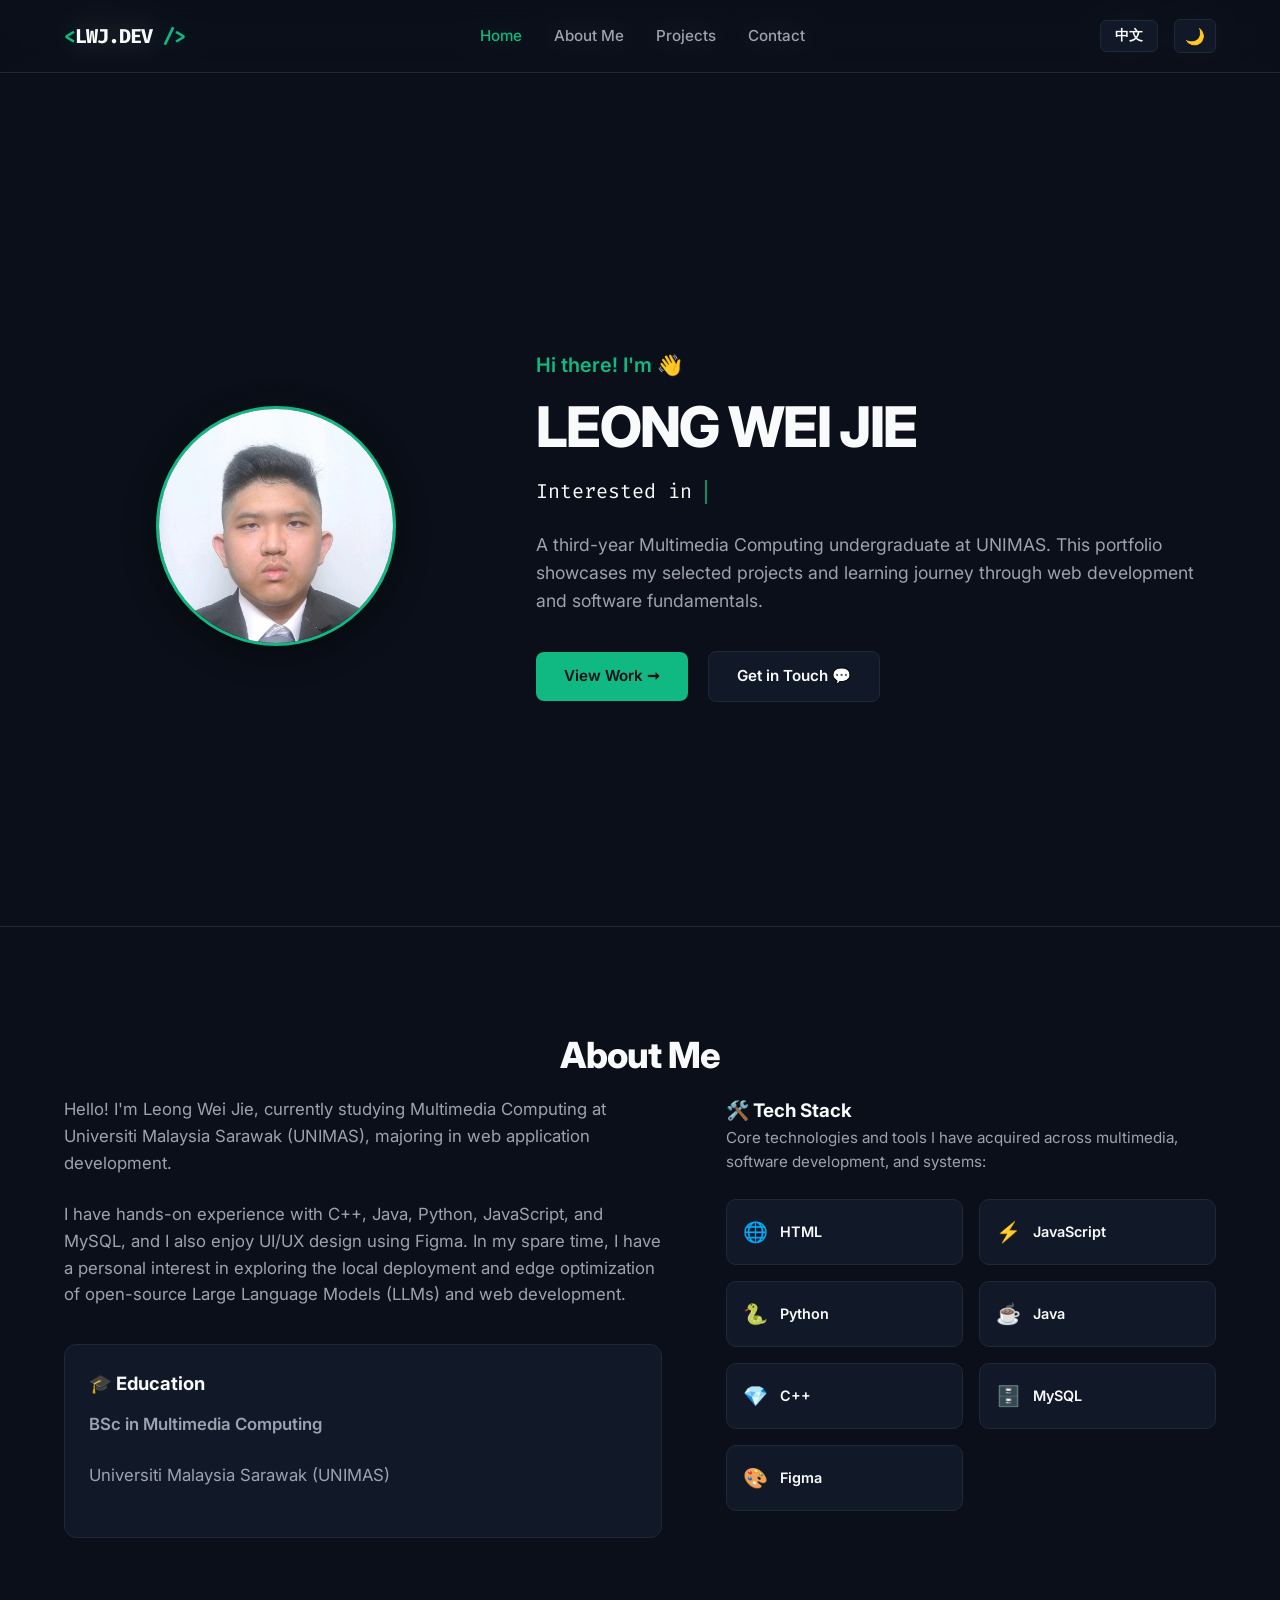
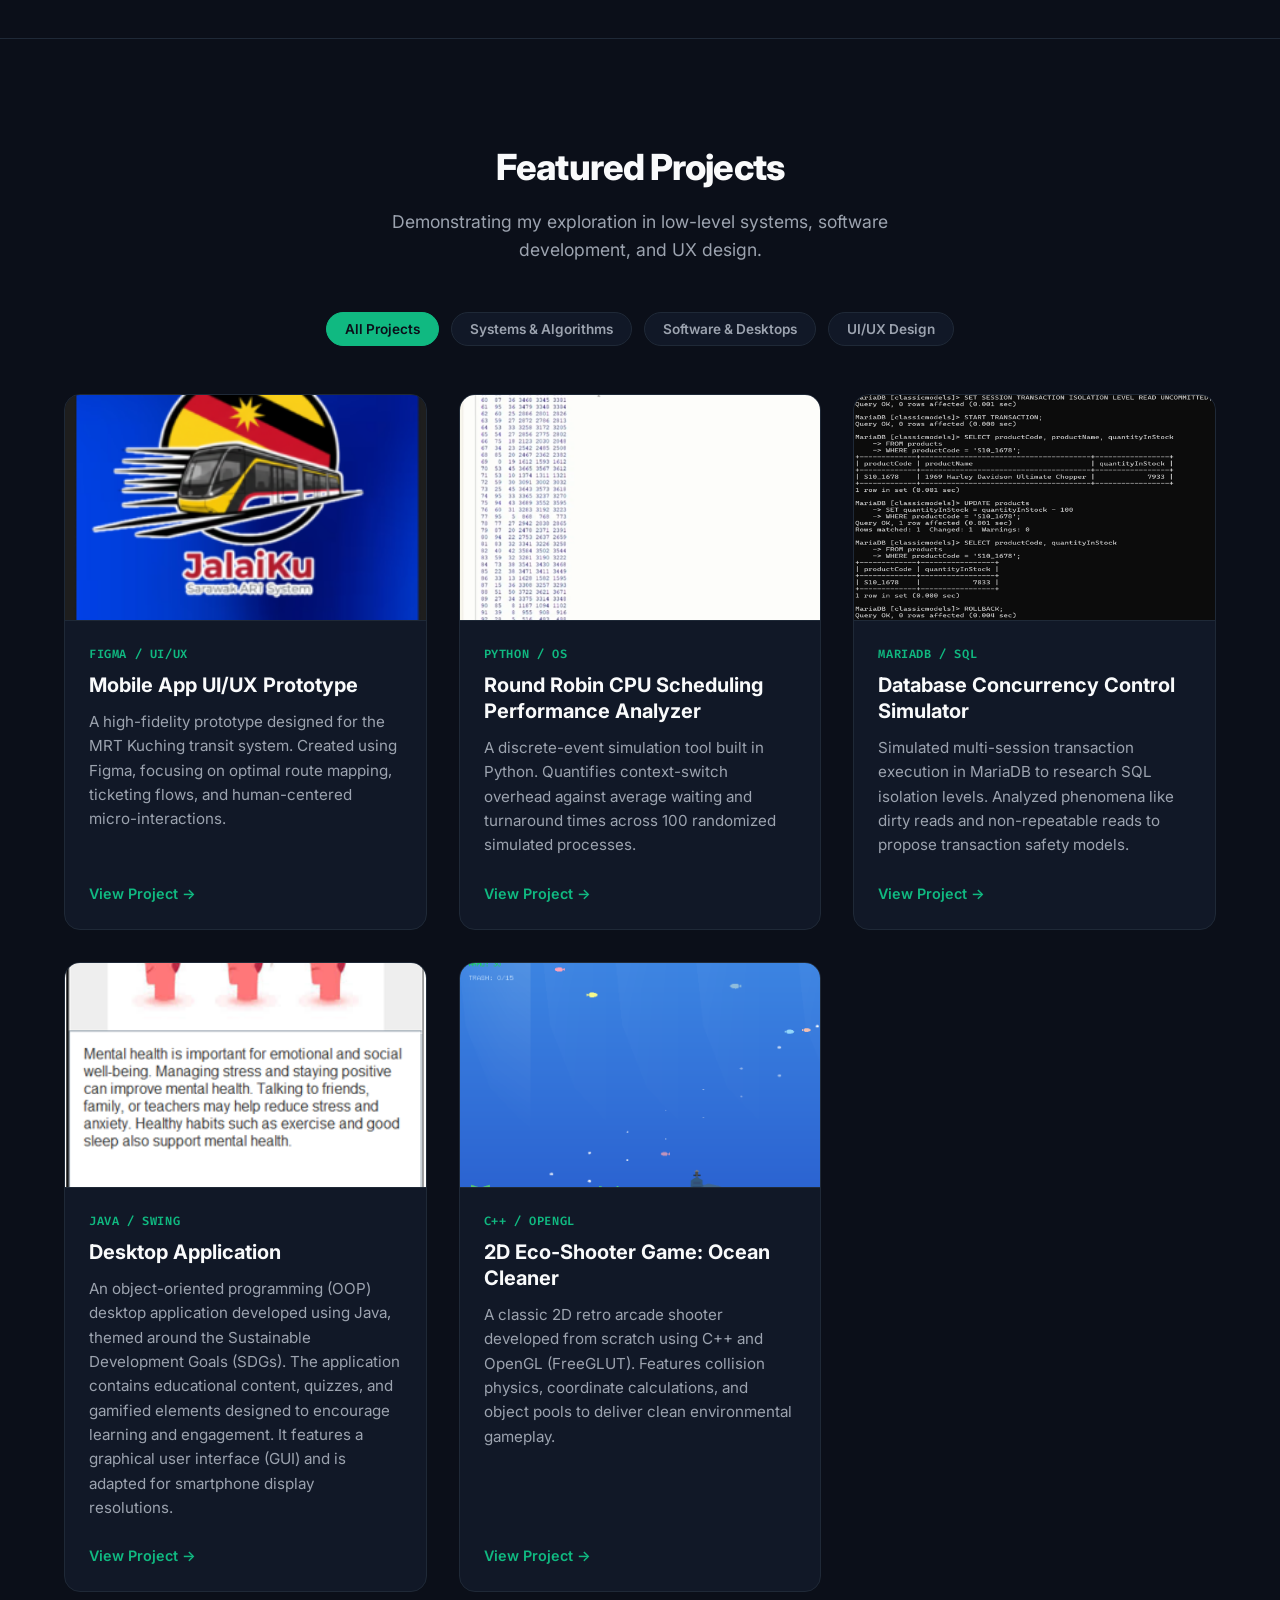
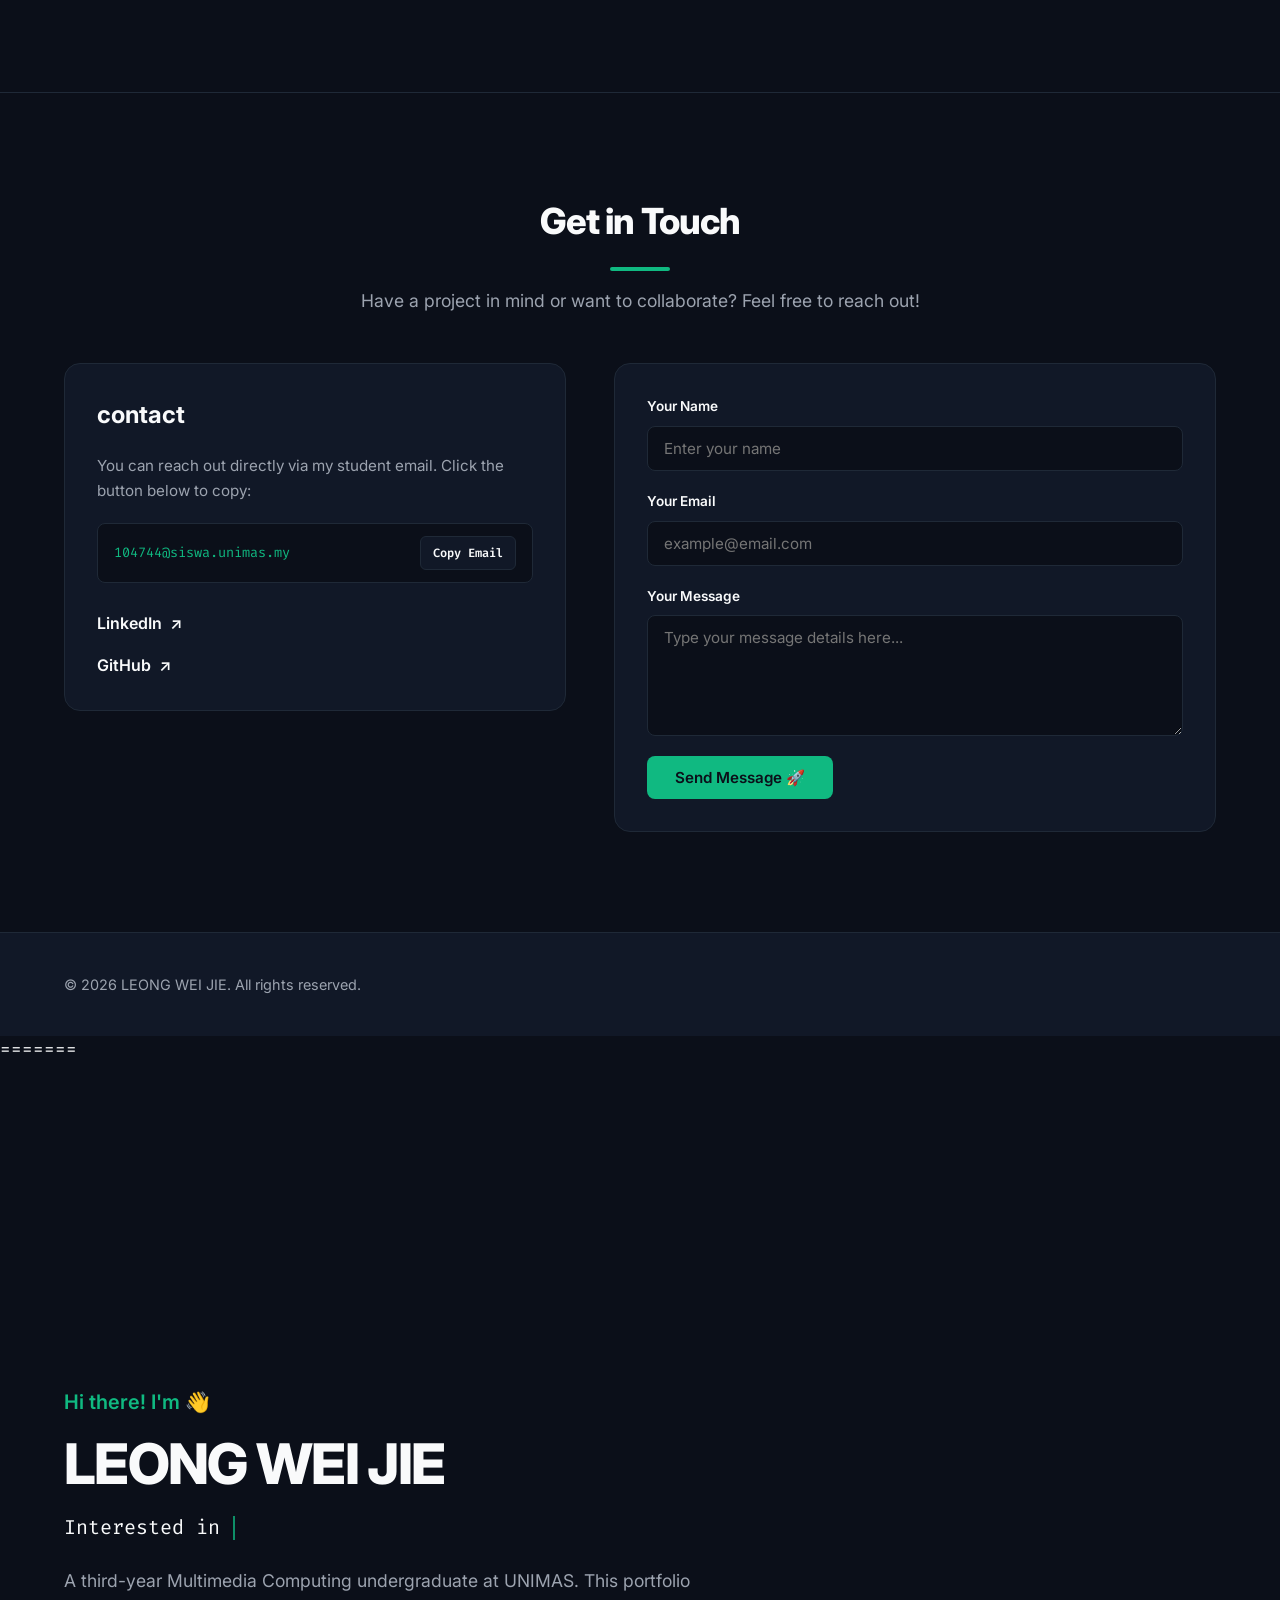
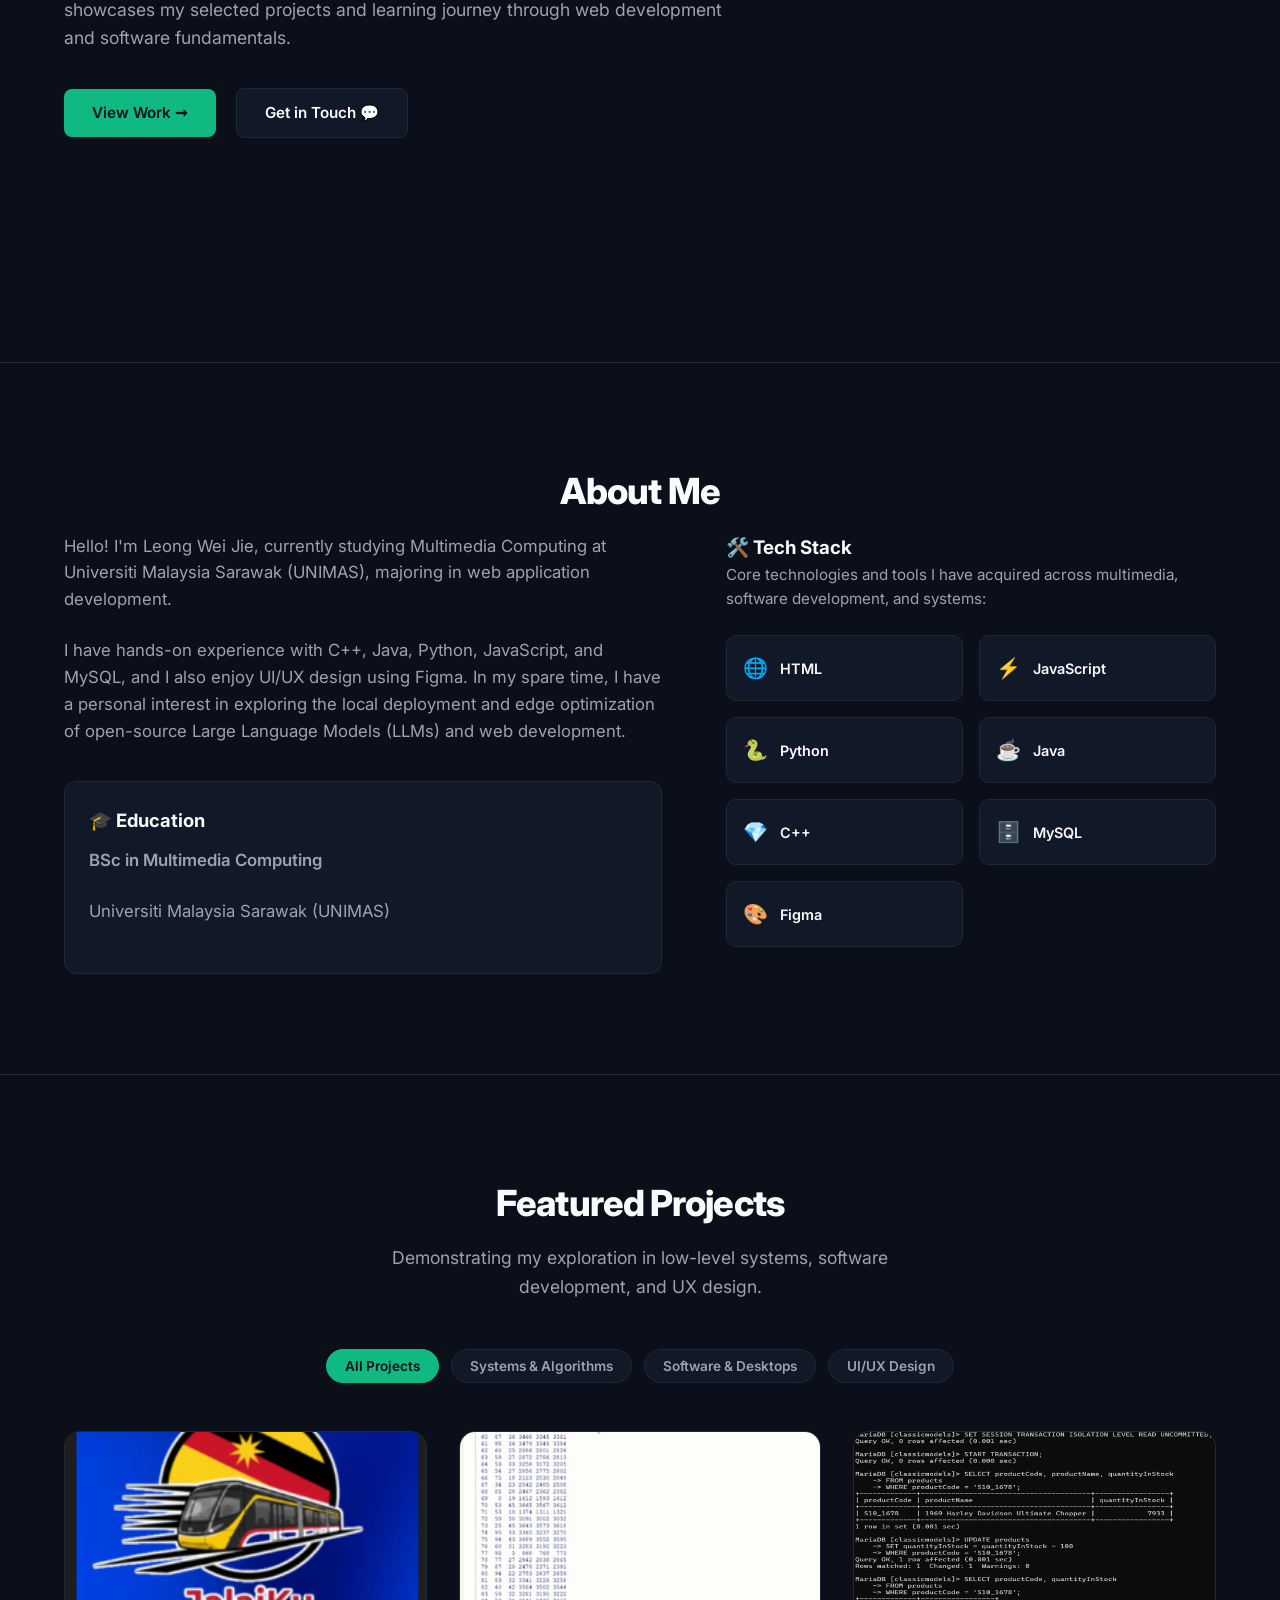
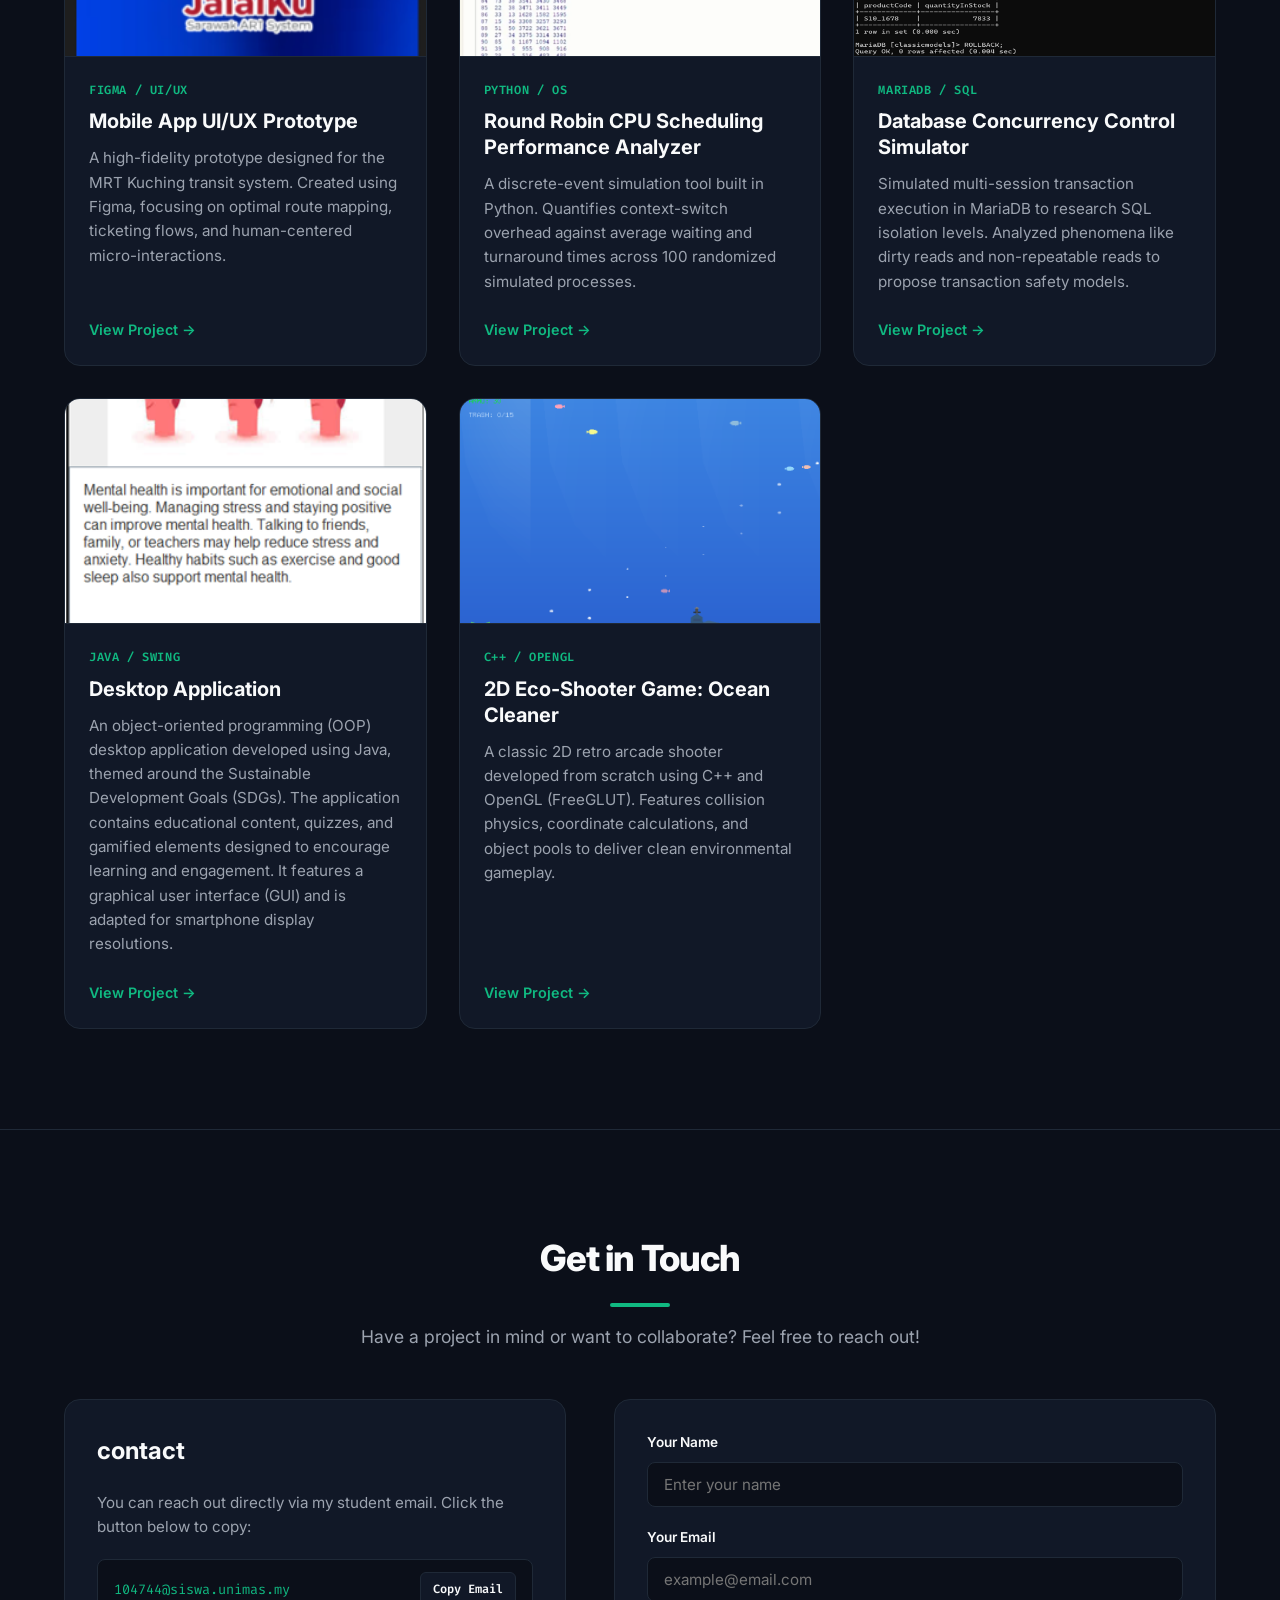
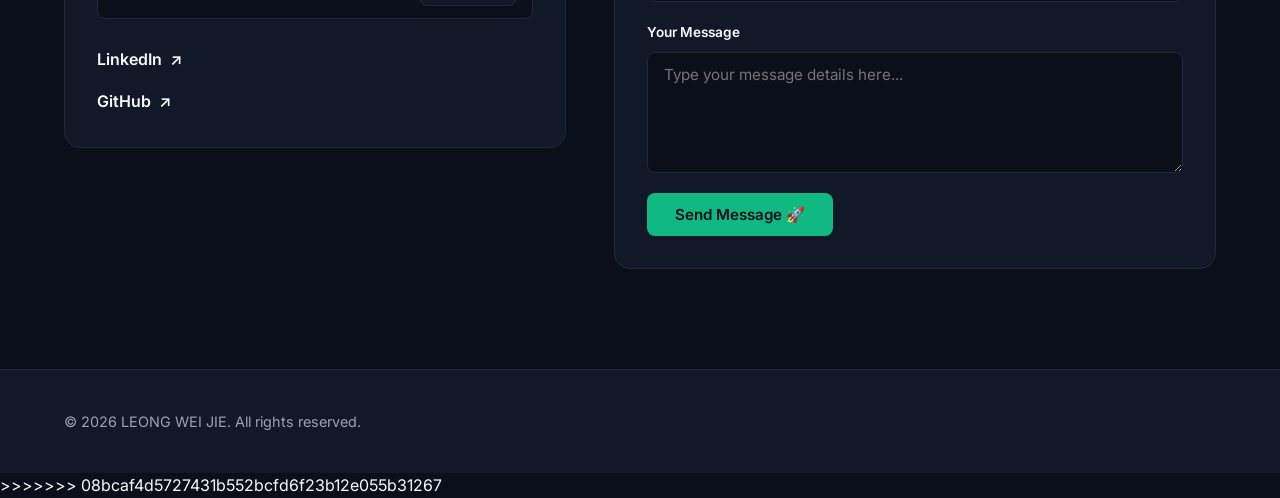
==== commit f7a4f23f: "Add files via upload" ====
--- a/index.html
+++ b/index.html
@@ -1,3 +1,361 @@
+<<<<<<< HEAD
+<!DOCTYPE html>
+<html lang="en">
+<head>
+  <meta charset="UTF-8">
+  <meta name="viewport" content="width=device-width, initial-scale=1.0">
+  <title data-i18n="page_title">LEONG WEI JIE | Portfolio</title>
+  
+  <!-- Custom Google Fonts for enhanced visual typography -->
+  <link rel="preconnect" href="https://fonts.googleapis.com">
+  <link rel="preconnect" href="https://fonts.gstatic.com" crossorigin>
+  <link href="https://fonts.googleapis.com/css2?family=Fira+Code:wght@400;500&family=Inter:wght@400;500;600;700;800&display=swap" rel="stylesheet">
+  
+  <!-- Custom stylesheet link -->
+  <link rel="stylesheet" href="style.css">
+</head>
+<body>
+
+  <!-- Back to Top Button (JS Feature 8) -->
+  <button id="back-to-top" class="back-to-top-btn" aria-label="Back to Top" data-i18n-attr="aria-label:back_to_top_aria">
+    &uarr;
+  </button>
+
+  <!-- ==================== 1. Navigation Header (JS Features 2 & 3) ==================== -->
+  <header class="main-header">
+    <div class="container header-container">
+      <a href="#home" class="logo">
+        <span class="logo-accent">&lt;</span>LWJ.DEV<span class="logo-accent"> /&gt;</span>
+      </a>
+      
+      <!-- Desktop Navigation Menu -->
+      <nav class="nav-menu" id="nav-menu">
+        <ul class="nav-list">
+          <li><a href="#home" class="nav-link active" data-i18n="nav_home">Home</a></li>
+          <li><a href="#about" class="nav-link" data-i18n="nav_about">About Me</a></li>
+          <li><a href="#projects" class="nav-link" data-i18n="nav_projects">Projects</a></li>
+          <li><a href="#contact" class="nav-link" data-i18n="nav_contact">Contact</a></li>
+        </ul>
+      </nav>
+
+      <!-- Interactive Controls (Language & Theme Toggle - JS Features 4 & 11) -->
+      <div class="control-group">
+        <button id="lang-toggle" class="control-btn lang-btn" aria-label="Toggle Language" data-i18n="toggle_btn">中文</button>
+        <button id="theme-toggle" class="control-btn theme-btn" aria-label="Toggle Theme">🌙</button>
+        
+        <!-- Mobile Collapsible Menu Button (JS Feature 3) -->
+        <button class="hamburger" id="hamburger" aria-label="Open Menu" aria-expanded="false">
+          <span class="bar"></span>
+          <span class="bar"></span>
+          <span class="bar"></span>
+        </button>
+      </div>
+    </div>
+  </header>
+
+  <main>
+    <!-- ==================== 2. Home Section (JS Feature 5) ==================== -->
+    <section id="home" class="home-section">
+      <div class="container home-container">
+        <div class="home-avatar-wrapper">
+          <div class="avatar-glow"></div>
+          <img src="1.jpg" alt="LEONG WEI JIE" class="profile-avatar">
+        </div>
+
+        <div class="home-content">
+          <p class="greetings"><span data-i18n="welcome_greeting">Hi there! I'm</span> <span class="wave">👋</span></p>
+          <h1 class="main-title">LEONG WEI JIE</h1>
+          
+          <!-- Dynamic Typewriter Hook (JS Feature 5) -->
+          <div class="typewriter-container">
+            <span class="typewriter-static" data-i18n="typewriter_prefix">Interested in </span>
+            <span class="typewriter-text" id="typewriter-text"></span>
+            <span class="cursor">|</span>
+          </div>
+          
+          <p class="home-bio" data-i18n="welcome_subtitle">
+            A third-year Multimedia Computing undergraduate at UNIMAS. This portfolio showcases my selected projects and learning journey through web development and software fundamentals.
+          </p>
+          <div class="home-actions">
+            <a href="#projects" class="btn btn-primary" data-i18n="home_btn_projects">View Work ➞</a>
+            <a href="#contact" class="btn btn-secondary" data-i18n="home_btn_contact">Get in Touch 💬</a>
+          </div>
+        </div>
+        
+      </div>
+    </section>
+
+    <!-- ==================== 3. About Me Section (JS Feature 10) ==================== -->
+    <section id="about" class="about-section scroll-reveal">
+      <div class="container">
+        <h2 class="section-title" data-i18n="about_title">About Me</h2>
+        <div class="about-grid">
+          
+          <!-- Narrative Biography -->
+          <div class="about-text-content">
+            <p data-i18n="about_p1">
+              Hello! I'm Leong Wei Jie, currently studying Multimedia Computing at Universiti Malaysia Sarawak (UNIMAS), majoring in web application development.
+            </p>
+            <p data-i18n="about_p2">
+              I have hands-on experience with C++, Java, Python, JavaScript, and MySQL, and I also enjoy UI/UX design using Figma. In my spare time, I have a personal interest in exploring the local deployment and edge optimization of open-source Large Language Models (LLMs) and web development.
+            </p>
+            
+            <div class="education-card">
+              <h3 data-i18n="education_title">🎓 Education</h3>
+              <p class="edu-degree" data-i18n="education_degree">BSc in Multimedia Computing</p>
+              <p class="edu-school" data-i18n="education_school">Universiti Malaysia Sarawak (UNIMAS)</p>
+            </div>
+          </div>
+
+          <!-- Minimalist Tech Stack Cards (CSS Hover Transform Anim) -->
+          <div class="about-skills">
+            <h3 data-i18n="skills_title">🛠️ Tech Stack</h3>
+            <p class="skills-guide-text" data-i18n="skills_guide">Core technologies and tools I have acquired across multimedia, software development, and systems:</p>
+            
+            <div class="skills-grid">
+              <div class="skill-card">
+                <span class="skill-icon">🌐</span>
+                <span class="skill-name">HTML</span>
+              </div>
+              <div class="skill-card">
+                <span class="skill-icon">⚡</span>
+                <span class="skill-name">JavaScript</span>
+              </div>
+              <div class="skill-card">
+                <span class="skill-icon">🐍</span>
+                <span class="skill-name">Python</span>
+              </div>
+              <div class="skill-card">
+                <span class="skill-icon">☕</span>
+                <span class="skill-name">Java</span>
+              </div>
+              <div class="skill-card">
+                <span class="skill-icon">💎</span>
+                <span class="skill-name">C++</span>
+              </div>
+              <div class="skill-card">
+                <span class="skill-icon">🗄️</span>
+                <span class="skill-name">MySQL</span>
+              </div>
+              <div class="skill-card">
+                <span class="skill-icon">🎨</span>
+                <span class="skill-name">Figma</span>
+              </div>
+            </div>
+          </div>
+
+        </div>
+      </div>
+    </section>
+
+    <!-- ==================== 4. Projects Section (JS Features 6, 9 & 3D Parallax) ==================== -->
+    <section id="projects" class="projects-section scroll-reveal">
+      <div class="container">
+        <h2 class="section-title" data-i18n="projects_title">Featured Projects</h2>
+        <p class="section-subtitle" data-i18n="projects_subtitle">Demonstrating my exploration in low-level systems, software development, and UX design.</p>
+
+        <!-- Category Tag Filter Controls (JS Feature 6) -->
+        <div class="filter-container">
+          <button class="filter-btn active" data-filter="all" data-i18n="filter_all">All Projects</button>
+          <button class="filter-btn" data-filter="system" data-i18n="filter_system">Systems & Algorithms</button>
+          <button class="filter-btn" data-filter="software" data-i18n="filter_software">Software & Desktops</button>
+          <button class="filter-btn" data-filter="design" data-i18n="filter_design">UI/UX Design</button>
+        </div>
+
+        <div class="projects-grid">
+          
+          <!-- Project 1: UI/UX Prototype Card -->
+          <article class="project-card tilt-card" data-category="design">
+            <div class="project-image-wrapper">
+              <!-- Fullscreen Modal Preview Trigger (JS Feature 9) -->
+              <img src="ui.png" alt="Mobile App UI/UX Prototype" class="project-img preview-trigger">
+            </div>
+            <div class="project-info">
+              <span class="project-category-tag">Figma / UI/UX</span>
+              <h3 class="project-title" data-i18n="proj1_title">Mobile App UI/UX Prototype</h3>
+              <p class="project-desc" data-i18n="proj1_desc">
+                A high-fidelity prototype designed for the MRT Kuching transit system. Created using Figma, focusing on optimal route mapping, ticketing flows, and human-centered micro-interactions.
+              </p>
+              <div class="project-links">
+                <!-- Anchor Link for External Redirection -->
+                <a href="https://www.figma.com/proto/dummy-link" target="_blank" rel="noopener noreferrer" class="btn-link" data-i18n="view_project">
+                  View Project &rarr;
+                </a>
+              </div>
+            </div>
+          </article>
+
+          <!-- Project 2: CPU Scheduler Card -->
+          <article class="project-card tilt-card" data-category="system">
+            <div class="project-image-wrapper">
+              <img src="cpu.png" alt="Round Robin CPU Scheduling Analyzer" class="project-img preview-trigger">
+            </div>
+            <div class="project-info">
+              <span class="project-category-tag">Python / OS</span>
+              <h3 class="project-title" data-i18n="proj2_title">Round Robin CPU Scheduling Performance Analyzer</h3>
+              <p class="project-desc" data-i18n="proj2_desc">
+                A discrete-event simulation tool built in Python. Quantifies context-switch overhead against average waiting and turnaround times across 100 randomized simulated processes.
+              </p>
+              <div class="project-links">
+                <a href="https://github.com/dummy-username" target="_blank" rel="noopener noreferrer" class="btn-link" data-i18n="view_project">
+                  View Project &rarr;
+                </a>
+              </div>
+            </div>
+          </article>
+
+          <!-- Project 3: Database Simulation Card -->
+          <article class="project-card tilt-card" data-category="system">
+            <div class="project-image-wrapper">
+              <img src="database.png" alt="Database Concurrency Simulator" class="project-img preview-trigger">
+            </div>
+            <div class="project-info">
+              <span class="project-category-tag">MariaDB / SQL</span>
+              <h3 class="project-title" data-i18n="proj3_title">Database Concurrency Control Simulator</h3>
+              <p class="project-desc" data-i18n="proj3_desc">
+                Simulated multi-session transaction execution in MariaDB to research SQL isolation levels. Analyzed phenomena like dirty reads and non-repeatable reads to propose transaction safety models.
+              </p>
+              <div class="project-links">
+                <a href="https://github.com/dummy-username" target="_blank" rel="noopener noreferrer" class="btn-link" data-i18n="view_project">
+                  View Project &rarr;
+                </a>
+              </div>
+            </div>
+          </article>
+
+          <!-- Project 4: Java Desktop App Card -->
+          <article class="project-card tilt-card" data-category="software">
+            <div class="project-image-wrapper">
+              <img src="oop.png" alt="SDG Java Learning App" class="project-img preview-trigger">
+            </div>
+            <div class="project-info">
+              <span class="project-category-tag">Java / Swing</span>
+              <h3 class="project-title" data-i18n="proj4_title">Desktop Application</h3>
+              <p class="project-desc" data-i18n="proj4_desc">
+                An object-oriented programming (OOP) desktop application developed using Java, themed around the Sustainable Development Goals (SDGs). The application contains educational content, quizzes, and gamified elements designed to encourage learning and engagement. It features a graphical user interface (GUI) and is adapted for smartphone display resolutions.
+              </p>
+              <div class="project-links">
+                <a href="https://github.com/dummy-username" target="_blank" rel="noopener noreferrer" class="btn-link" data-i18n="view_project">
+                  View Project &rarr;
+                </a>
+              </div>
+            </div>
+          </article>
+
+          <!-- Project 5: C++/OpenGL Game Card -->
+          <article class="project-card tilt-card" data-category="software">
+            <div class="project-image-wrapper">
+              <img src="2d.png" alt="2D Ocean Cleaner Eco Shooter Game" class="project-img preview-trigger">
+            </div>
+            <div class="project-info">
+              <span class="project-category-tag">C++ / OpenGL</span>
+              <h3 class="project-title" data-i18n="proj5_title">2D Eco-Shooter Game: Ocean Cleaner</h3>
+              <p class="project-desc" data-i18n="proj5_desc">
+                A classic 2D retro arcade shooter developed from scratch using C++ and OpenGL (FreeGLUT). Features collision physics, coordinate calculations, and object pools to deliver clean environmental gameplay.
+              </p>
+              <div class="project-links">
+                <a href="https://github.com/dummy-username" target="_blank" rel="noopener noreferrer" class="btn-link" data-i18n="view_project">
+                  View Project &rarr;
+                </a>
+              </div>
+            </div>
+          </article>
+
+        </div>
+      </div>
+    </section>
+
+    <!-- ==================== 5. Contact Section ==================== -->
+    <section id="contact" class="contact-section scroll-reveal">
+      <div class="container">
+        <div class="section-title-wrap">
+          <h2 class="section-title" data-i18n="contact_title">Get in Touch</h2>
+          <div class="section-divider" aria-hidden="true"></div>
+          <p class="section-subtitle" data-i18n="contact_subtitle">Have a project in mind or want to collaborate? Feel free to reach out!</p>
+        </div>
+
+        <div class="contact-grid">
+          
+          <!-- Left Column: Quick Contact Info Card & Copy Box  -->
+          <div class="contact-card info-card">
+            <h3 class="card-heading" data-i18n="contact_card_heading">contact</h3>
+            <p class="contact-card-desc" data-i18n="contact_card_desc">
+              You can reach out directly via my student email. Click the button below to copy:
+            </p>
+            
+            <!-- Email Copy Box -->
+            <div class="email-copy-box">
+              <span id="contact-email-text" class="email-text">104744@siswa.unimas.my</span>
+              <!-- Copy button with bilingual hook -->
+              <button id="copy-email-btn" class="btn btn-outline btn-sm" data-i18n="copy_btn_text">Copy Email</button>
+            </div>
+
+            <!-- Social redirection links kept neatly on the left column as well -->
+            <div class="social-links-container">
+              <a href="https://www.linkedin.com/in/leong-weijie-905487338" target="_blank" rel="noopener noreferrer" class="social-link" aria-label="LinkedIn">
+                <span>LinkedIn</span> &nearrow;
+              </a>
+              <a href="https://github.com/dummy-username" target="_blank" rel="noopener noreferrer" class="social-link" aria-label="GitHub">
+                <span>GitHub</span> &nearrow;
+              </a>
+            </div>
+          </div>
+
+          <!-- Interactive Form  -->
+          <form id="contact-form" class="contact-form" novalidate>
+            <div class="form-group">
+              <label for="form-name" data-i18n="form_label_name">Your Name</label>
+              <input type="text" id="form-name" required placeholder="Enter your name" data-i18n-placeholder="form_placeholder_name">
+              <span class="error-message" id="name-error"></span>
+            </div>
+            
+            <div class="form-group">
+              <label for="form-email" data-i18n="form_label_email">Your Email</label>
+              <input type="email" id="form-email" required placeholder="example@email.com" data-i18n-placeholder="form_placeholder_email">
+              <span class="error-message" id="email-error"></span>
+            </div>
+            
+            <div class="form-group">
+              <label for="form-message" data-i18n="form_label_message">Your Message</label>
+              <textarea id="form-message" rows="5" required placeholder="Type your message details here..." data-i18n-placeholder="form_placeholder_message"></textarea>
+              <span class="error-message" id="message-error"></span>
+            </div>
+            
+            <button type="submit" class="btn btn-primary" data-i18n="form_submit_btn">Send Message 🚀</button>
+            <div id="form-success-alert" class="form-success-alert" style="display: none;" data-i18n="form_success_msg">
+              🎉 Message sent successfully! I will get back to you as soon as possible.
+            </div>
+          </form>
+
+        </div>
+      </div>
+    </section>
+
+    <!-- Global Toast Alert Element for Copy Notification (全局复制成功提示框) -->
+    <div id="toast-notification" class="toast-notification" aria-live="polite"></div>
+
+  </main>
+
+  <!-- ==================== 6. Footer Block ==================== -->
+  <footer class="main-footer">
+    <div class="container footer-container">
+      <p>&copy; 2026 LEONG WEI JIE. All rights reserved.</p>
+    </div>
+  </footer>
+
+  <!-- ==================== 7. Screen Zoom Lightbox Modal (JS Feature 9) ==================== -->
+  <div id="image-modal" class="modal-overlay" aria-hidden="true" role="dialog">
+    <button class="modal-close" id="modal-close" aria-label="Close Preview">&times;</button>
+    <div class="modal-content">
+      <img id="modal-image" src="" alt="Project Fullscreen Preview" class="modal-large-img">
+    </div>
+  </div>
+
+  <!-- Main script controller link -->
+  <script src="script.js"></script>
+</body>
+</html>
+=======
 <!DOCTYPE html>
 <html lang="en">
 <head>
@@ -348,3 +706,4 @@
   <script src="script.js"></script>
 </body>
 </html>
+>>>>>>> 08bcaf4d5727431b552bcfd6f23b12e055b31267
--- a/style.css
+++ b/style.css
@@ -1,867 +1,952 @@
-/* ==========================================================================
-   1. Initial resets & CSS Variables
-   ========================================================================== */
-:root {
-  --bg-primary: #0b0f19;       /* Cyberpunk deep blue-black */
-  --bg-secondary: #111827;     /* Sleek dark card background */
-  --text-primary: #f9fafb;     /* High contrast white text */
-  --text-secondary: #9ca3af;   /* Auxiliary gray text */
-  --accent-color: #10b981;     /* NVIDIA Tech Green */
-  --accent-hover: #059669;
-  --border-color: #1f2937;
-  --shadow-color: rgba(0, 0, 0, 0.4);
-  --selection-bg: rgba(16, 185, 129, 0.3);
-  --transition-smooth: all 0.3s cubic-bezier(0.4, 0, 0.2, 1);
-  --font-sans: 'Inter', -apple-system, BlinkMacSystemFont, "Segoe UI", Roboto, sans-serif;
-  --font-mono: 'Fira Code', monospace;
-}
-
-[data-theme="light"] {
-  --bg-primary: #f8fafc;       /* Extremely clean light warm gray */
-  --bg-secondary: #ffffff;     /* Flat white card background */
-  --text-primary: #0f172a;     /* Deep dark text */
-  --text-secondary: #475569;   /* Slate gray auxiliary text */
-  --border-color: #e2e8f0;
-  --shadow-color: rgba(15, 23, 42, 0.05);
-  --selection-bg: rgba(16, 185, 129, 0.15);
-}
-
-* {
-  margin: 0;
-  padding: 0;
-  box-sizing: border-box;
-}
-
-html {
-  scroll-behavior: smooth;
-  font-family: var(--font-sans);
-  background-color: var(--bg-primary);
-  color: var(--text-primary);
-  transition: var(--transition-smooth);
-}
-
-body {
-  overflow-x: hidden;
-  line-height: 1.6;
-}
-
-::selection {
-  background-color: var(--selection-bg);
-  color: var(--text-primary);
-}
-
-.container {
-  width: 100%;
-  max-width: 1200px;
-  margin: 0 auto;
-  padding: 0 24px;
-}
-
-a {
-  text-decoration: none;
-  color: inherit;
-  transition: var(--transition-smooth);
-}
-
-button {
-  font-family: inherit;
-  cursor: pointer;
-  border: none;
-  background: none;
-  outline: none;
-}
-
-img {
-  max-width: 100%;
-  height: auto;
-  display: block;
-}
-
-.section-title {
-  font-size: 2.25rem;
-  font-weight: 800;
-  text-align: center;
-  margin-bottom: 12px;
-  letter-spacing: -0.025em;
-}
-
-.section-subtitle {
-  font-size: 1.1rem;
-  color: var(--text-secondary);
-  text-align: center;
-  max-width: 600px;
-  margin: 0 auto 48px auto;
-}
-
-/* ==========================================================================
-   2. Header & Nav Styling
-   ========================================================================== */
-.main-header {
-  position: fixed;
-  top: 0;
-  left: 0;
-  width: 100%;
-  z-index: 1000;
-  background-color: rgba(11, 15, 25, 0.8);
-  backdrop-filter: blur(12px);
-  border-bottom: 1px solid var(--border-color);
-  transition: var(--transition-smooth);
-}
-
-[data-theme="light"] .main-header {
-  background-color: rgba(248, 250, 252, 0.8);
-}
-
-.header-container {
-  display: flex;
-  justify-content: space-between;
-  align-items: center;
-  height: 72px;
-}
-
-.logo {
-  font-family: var(--font-mono);
-  font-size: 1.25rem;
-  font-weight: 700;
-  letter-spacing: -0.05em;
-}
-
-.logo-accent {
-  color: var(--accent-color);
-}
-
-.nav-list {
-  display: flex;
-  list-style: none;
-  gap: 32px;
-}
-
-.nav-link {
-  font-size: 0.95rem;
-  font-weight: 500;
-  color: var(--text-secondary);
-}
-
-.nav-link:hover, .nav-link.active {
-  color: var(--accent-color);
-}
-
-.control-group {
-  display: flex;
-  align-items: center;
-  gap: 16px;
-}
-
-.control-btn {
-  padding: 6px 14px;
-  font-size: 0.85rem;
-  font-weight: 600;
-  border-radius: 6px;
-  border: 1px solid var(--border-color);
-  background-color: var(--bg-secondary);
-  color: var(--text-primary);
-  transition: var(--transition-smooth);
-}
-
-.control-btn:hover {
-  border-color: var(--accent-color);
-  color: var(--accent-color);
-}
-
-.theme-btn {
-  font-size: 1rem;
-  padding: 6px 10px;
-}
-
-.hamburger {
-  display: none;
-  flex-direction: column;
-  justify-content: space-between;
-  width: 20px;
-  height: 16px;
-}
-
-.hamburger .bar {
-  width: 100%;
-  height: 2px;
-  background-color: var(--text-primary);
-  border-radius: 2px;
-  transition: var(--transition-smooth);
-}
-
-/* ==========================================================================
-   3. Hero Section
-   ========================================================================== */
-.home-section {
-  min-height: 100vh;
-  display: flex;
-  align-items: center;
-  padding-top: 100px;
-  position: relative;
-}
-
-.home-content {
-  max-width: 680px;
-}
-
-.greetings {
-  font-size: 1.25rem;
-  font-weight: 600;
-  color: var(--accent-color);
-  margin-bottom: 16px;
-}
-
-.wave {
-  display: inline-block;
-  animation: wave-animation 2.5s infinite;
-  transform-origin: 70% 70%;
-}
-
-.main-title {
-  font-size: 3.5rem;
-  font-weight: 800;
-  line-height: 1.1;
-  letter-spacing: -0.03em;
-  margin-bottom: 16px;
-}
-
-.typewriter-container {
-  font-family: var(--font-mono);
-  font-size: 1.25rem;
-  color: var(--text-primary);
-  margin-bottom: 24px;
-  display: flex;
-  align-items: center;
-  flex-wrap: wrap;
-}
-
-.typewriter-text {
-  color: var(--accent-color);
-  font-weight: 600;
-  margin-left: 6px;
-}
-
-.cursor {
-  animation: blink 0.8s infinite;
-  color: var(--accent-color);
-  margin-left: 2px;
-}
-
-.home-bio {
-  font-size: 1.1rem;
-  color: var(--text-secondary);
-  margin-bottom: 36px;
-}
-
-.btn {
-  display: inline-block;
-  padding: 12px 28px;
-  font-weight: 600;
-  font-size: 0.95rem;
-  border-radius: 8px;
-  transition: var(--transition-smooth);
-}
-
-.btn-primary {
-  background-color: var(--accent-color);
-  color: #0b0f19 !important;
-}
-
-.btn-primary:hover {
-  background-color: var(--accent-hover);
-  transform: translateY(-2px);
-}
-
-.btn-secondary {
-  border: 1px solid var(--border-color);
-  background-color: var(--bg-secondary);
-  margin-left: 16px;
-}
-
-.btn-secondary:hover {
-  border-color: var(--accent-color);
-  color: var(--accent-color);
-  transform: translateY(-2px);
-}
-
-/* ==========================================================================
-   4. About Me & Tech Stack
-   ========================================================================== */
-.about-section {
-  padding: 100px 0;
-  border-top: 1px solid var(--border-color);
-}
-
-.about-grid {
-  display: grid;
-  grid-template-columns: 1.1fr 0.9fr;
-  gap: 64px;
-  align-items: start;
-}
-
-.about-text-content p {
-  font-size: 1.05rem;
-  color: var(--text-secondary);
-  margin-bottom: 24px;
-}
-
-.education-card {
-  margin-top: 36px;
-  padding: 24px;
-  background-color: var(--bg-secondary);
-  border: 1px solid var(--border-color);
-  border-radius: 12px;
-}
-
-.education-card h3 {
-  font-size: 1.15rem;
-  margin-bottom: 12px;
-}
-
-.edu-degree {
-  font-weight: 600;
-  color: var(--text-primary);
-}
-
-.edu-school {
-  font-size: 0.95rem;
-  color: var(--text-secondary);
-}
-
-.skills-guide-text {
-  font-size: 0.95rem;
-  color: var(--text-secondary);
-  margin-bottom: 24px;
-}
-
-.skills-grid {
-  display: grid;
-  grid-template-columns: repeat(2, 1fr);
-  gap: 16px;
-}
-
-.skill-card {
-  display: flex;
-  align-items: center;
-  gap: 12px;
-  padding: 16px;
-  background-color: var(--bg-secondary);
-  border: 1px solid var(--border-color);
-  border-radius: 10px;
-  transition: var(--transition-smooth);
-}
-
-.skill-card:hover {
-  transform: translateY(-4px);
-  border-color: var(--accent-color);
-  box-shadow: 0 8px 24px var(--shadow-color);
-}
-
-.skill-icon {
-  font-size: 1.25rem;
-}
-
-.skill-name {
-  font-weight: 600;
-  font-size: 0.9rem;
-}
-
-/* ==========================================================================
-   5. Projects Section & Auto aspect ratios
-   ========================================================================== */
-.projects-section {
-  padding: 100px 0;
-  border-top: 1px solid var(--border-color);
-}
-
-.filter-container {
-  display: flex;
-  justify-content: center;
-  gap: 12px;
-  margin-bottom: 48px;
-  flex-wrap: wrap;
-}
-
-.filter-btn {
-  padding: 8px 18px;
-  font-size: 0.85rem;
-  font-weight: 600;
-  border-radius: 20px;
-  background-color: var(--bg-secondary);
-  color: var(--text-secondary);
-  border: 1px solid var(--border-color);
-  transition: var(--transition-smooth);
-}
-
-.filter-btn:hover, .filter-btn.active {
-  background-color: var(--accent-color);
-  color: #0b0f19;
-  border-color: var(--accent-color);
-}
-
-.projects-grid {
-  display: grid;
-  grid-template-columns: repeat(auto-fill, minmax(340px, 1fr));
-  gap: 32px;
-}
-
-.project-card {
-  background-color: var(--bg-secondary);
-  border: 1px solid var(--border-color);
-  border-radius: 16px;
-  overflow: hidden;
-  transition: transform 0.1s ease-out, box-shadow var(--transition-smooth);
-  display: flex;
-  flex-direction: column;
-}
-
-.project-card:hover {
-  box-shadow: 0 12px 36px var(--shadow-color);
-}
-
-.project-image-wrapper {
-  position: relative;
-  width: 100%;
-  aspect-ratio: 16 / 10;
-  background-color: #010409;
-  overflow: hidden;
-  border-bottom: 1px solid var(--border-color);
-}
-
-.project-img {
-  width: 100%;
-  height: 100%;
-  object-fit: cover;
-  object-position: center;
-  cursor: zoom-in;
-  transition: transform 0.5s ease;
-}
-
-.project-card:hover .project-img {
-  transform: scale(1.05);
-}
-
-.project-info {
-  padding: 24px;
-  display: flex;
-  flex-direction: column;
-  flex-grow: 1;
-}
-
-.project-category-tag {
-  font-family: var(--font-mono);
-  font-size: 0.75rem;
-  font-weight: 600;
-  color: var(--accent-color);
-  text-transform: uppercase;
-  letter-spacing: 0.05em;
-  margin-bottom: 8px;
-}
-
-.project-title {
-  font-size: 1.25rem;
-  font-weight: 700;
-  margin-bottom: 12px;
-  line-height: 1.3;
-}
-
-.project-desc {
-  font-size: 0.95rem;
-  color: var(--text-secondary);
-  margin-bottom: 24px;
-  flex-grow: 1;
-}
-
-.project-links {
-  margin-top: auto;
-}
-
-.btn-link {
-  display: inline-block;
-  font-weight: 600;
-  font-size: 0.9rem;
-  color: var(--accent-color);
-}
-
-.btn-link:hover {
-  color: var(--accent-hover);
-  transform: translateX(4px);
-}
-
-/* ==========================================================================
-   6. Contact Area
-   ========================================================================== */
-.contact-section {
-  padding: 100px 0;
-  border-top: 1px solid var(--border-color);
-}
-
-.section-title-wrap {
-  text-align: center;
-  margin-bottom: 48px;
-}
-
-.section-divider {
-  width: 60px;
-  height: 4px;
-  background-color: var(--accent-color);
-  margin: 16px auto;
-  border-radius: 2px;
-}
-
-.contact-grid {
-  display: grid;
-  grid-template-columns: 1fr 1.2fr;
-  gap: 48px;
-  align-items: start;
-}
-
-.info-card {
-  background-color: var(--bg-secondary);
-  border: 1px solid var(--border-color);
-  padding: 32px;
-  border-radius: 16px;
-  display: flex;
-  flex-direction: column;
-  gap: 20px;
-}
-
-.card-heading {
-  font-size: 1.5rem;
-  font-weight: 700;
-  color: var(--text-primary);
-}
-
-.contact-card-desc {
-  font-size: 0.95rem;
-  color: var(--text-secondary);
-}
-
-.email-copy-box {
-  display: flex;
-  align-items: center;
-  justify-content: space-between;
-  gap: 12px;
-  padding: 12px 16px;
-  background-color: var(--bg-primary);
-  border: 1px solid var(--border-color);
-  border-radius: 8px;
-  font-family: var(--font-mono);
-  overflow: hidden;
-}
-
-.email-text {
-  font-size: 0.85rem;
-  color: var(--accent-color);
-  overflow-x: auto;
-  white-space: nowrap;
-  flex-grow: 1;
-}
-
-.btn-sm {
-  padding: 8px 12px;
-  font-size: 0.75rem;
-  border-radius: 6px;
-  background-color: var(--bg-secondary);
-  border: 1px solid var(--border-color);
-  color: var(--text-primary);
-  white-space: nowrap;
-  transition: var(--transition-smooth);
-}
-
-.btn-sm:hover {
-  border-color: var(--accent-color);
-  color: var(--accent-color);
-}
-
-.social-links-container {
-  display: flex;
-  flex-direction: column;
-  gap: 16px;
-  margin-top: 8px;
-}
-
-.social-link {
-  display: inline-flex;
-  align-items: center;
-  gap: 8px;
-  font-weight: 600;
-  color: var(--text-primary);
-  width: fit-content;
-}
-
-.social-link:hover {
-  color: var(--accent-color);
-  transform: translateX(4px);
-}
-
-
-.contact-form {
-  background-color: var(--bg-secondary);
-  border: 1px solid var(--border-color);
-  padding: 32px;
-  border-radius: 16px;
-}
-
-.form-group {
-  margin-bottom: 20px;
-  position: relative;
-}
-
-.form-group label {
-  display: block;
-  font-size: 0.85rem;
-  font-weight: 600;
-  margin-bottom: 8px;
-  color: var(--text-primary);
-}
-
-.form-group input, .form-group textarea {
-  width: 100%;
-  padding: 12px 16px;
-  border-radius: 8px;
-  border: 1px solid var(--border-color);
-  background-color: var(--bg-primary);
-  color: var(--text-primary);
-  font-family: inherit;
-  font-size: 0.95rem;
-  transition: var(--transition-smooth);
-}
-
-.form-group input:focus, .form-group textarea:focus {
-  outline: none;
-  border-color: var(--accent-color);
-  box-shadow: 0 0 0 3px rgba(16, 185, 129, 0.15);
-}
-
-.error-message {
-  font-size: 0.75rem;
-  color: #ef4444;
-  margin-top: 4px;
-  display: block;
-}
-
-.form-success-alert {
-  margin-top: 16px;
-  padding: 12px;
-  background-color: rgba(16, 185, 129, 0.15);
-  border: 1px solid var(--accent-color);
-  color: var(--accent-color);
-  border-radius: 8px;
-  font-size: 0.9rem;
-  text-align: center;
-}
-
-/* ==========================================================================
-   7. Toast Notification
-   ========================================================================== */
-.toast-notification {
-  position: fixed;
-  bottom: -60px; 
-  left: 50%;
-  transform: translateX(-50%);
-  background-color: #10b981;
-  color: #0b0f19;
-  padding: 12px 24px;
-  border-radius: 30px;
-  font-weight: 600;
-  font-size: 0.9rem;
-  box-shadow: 0 10px 30px rgba(16, 185, 129, 0.3);
-  z-index: 3000;
-  transition: bottom 0.4s cubic-bezier(0.175, 0.885, 0.32, 1.275);
-}
-
-.toast-notification.active {
-  bottom: 32px; 
-}
-
-/* ==========================================================================
-   8. Picture modal overlays
-   ========================================================================== */
-.modal-overlay {
-  position: fixed;
-  top: 0;
-  left: 0;
-  width: 100%;
-  height: 100%;
-  background-color: rgba(11, 15, 25, 0.95);
-  z-index: 2000;
-  display: flex;
-  align-items: center;
-  justify-content: center;
-  opacity: 0;
-  pointer-events: none;
-  transition: opacity 0.3s ease;
-}
-
-.modal-overlay.active {
-  opacity: 1;
-  pointer-events: auto;
-}
-
-.modal-content {
-  max-width: 90%;
-  max-height: 80%;
-}
-
-.modal-large-img {
-  max-width: 100%;
-  max-height: 80vh;
-  border-radius: 8px;
-  box-shadow: 0 24px 48px rgba(0,0,0,0.5);
-  object-fit: contain;
-}
-
-.modal-close {
-  position: absolute;
-  top: 24px;
-  right: 24px;
-  font-size: 2.5rem;
-  color: #fff;
-  transition: var(--transition-smooth);
-}
-
-.modal-close:hover {
-  color: var(--accent-color);
-  transform: scale(1.1);
-}
-
-/* ==========================================================================
-   9. Footer & Back to top button
-   ========================================================================== */
-.main-footer {
-  padding: 40px 0;
-  border-top: 1px solid var(--border-color);
-  background-color: var(--bg-secondary);
-  font-size: 0.9rem;
-  color: var(--text-secondary);
-}
-
-.footer-container {
-  display: flex;
-  justify-content: space-between;
-  align-items: center;
-  flex-wrap: wrap;
-  gap: 16px;
-}
-
-.back-to-top-btn {
-  position: fixed;
-  bottom: 32px;
-  right: 32px;
-  width: 48px;
-  height: 48px;
-  background-color: var(--accent-color);
-  color: #0b0f19;
-  border-radius: 50%;
-  font-size: 1.25rem;
-  font-weight: bold;
-  display: flex;
-  align-items: center;
-  justify-content: center;
-  box-shadow: 0 4px 12px rgba(0,0,0,0.15);
-  opacity: 0;
-  pointer-events: none;
-  transform: translateY(10px);
-  transition: var(--transition-smooth);
-  z-index: 999;
-}
-
-.back-to-top-btn.visible {
-  opacity: 1;
-  pointer-events: auto;
-  transform: translateY(0);
-}
-
-.back-to-top-btn:hover {
-  background-color: var(--accent-hover);
-  transform: translateY(-4px);
-}
-
-/* ==========================================================================
-   10. Mobile Responsive Media Queries
-   ========================================================================== */
-@media (max-width: 992px) {
-  .main-title {
-    font-size: 2.75rem;
-  }
-  
-  .about-grid, .contact-grid {
-    grid-template-columns: 1fr;
-    gap: 40px;
-  }
-  
-  .skills-grid {
-    grid-template-columns: repeat(auto-fill, minmax(200px, 1fr));
-  }
-}
-
-@media (max-width: 768px) {
-  .hamburger {
-    display: flex;
-  }
-
-  .nav-menu {
-    position: fixed;
-    top: 72px;
-    left: -100%;
-    width: 100%;
-    height: calc(100vh - 72px);
-    background-color: var(--bg-primary);
-    border-right: 1px solid var(--border-color);
-    padding: 40px 24px;
-    transition: var(--transition-smooth);
-  }
-
-  .nav-menu.active {
-    left: 0;
-  }
-
-  .nav-list {
-    flex-direction: column;
-    gap: 24px;
-  }
-
-  .nav-link {
-    font-size: 1.15rem;
-  }
-
-  .home-actions {
-    display: flex;
-    flex-direction: column;
-    gap: 16px;
-  }
-
-  .btn {
-    width: 100%;
-    text-align: center;
-    margin-left: 0 !important;
-  }
-
-  .footer-container {
-    flex-direction: column;
-    text-align: center;
-  }
-}
-
-/* ==========================================================================
-   11. Keyframes & Animations
-   ========================================================================== */
-@keyframes wave-animation {
-  0% { transform: rotate( 0.0deg) }
-  10% { transform: rotate(14.0deg) }
-  20% { transform: rotate(-8.0deg) }
-  30% { transform: rotate(14.0deg) }
-  40% { transform: rotate(-4.0deg) }
-  55% { transform: rotate(10.0deg) }
-  70% { transform: rotate( 0.0deg) }
-  100% { transform: rotate( 0.0deg) }
-}
-
-@keyframes blink {
-  50% { opacity: 0; }
-}
-
-.project-card.hide {
-  display: none;
-}
+/* ==========================================================================
+   1. Initial resets & CSS Variables
+   ========================================================================== */
+:root {
+  --bg-primary: #0b0f19;       /* Cyberpunk deep blue-black */
+  --bg-secondary: #111827;     /* Sleek dark card background */
+  --text-primary: #f9fafb;     /* High contrast white text */
+  --text-secondary: #9ca3af;   /* Auxiliary gray text */
+  --accent-color: #10b981;     /* NVIDIA Tech Green */
+  --accent-hover: #059669;
+  --border-color: #1f2937;
+  --shadow-color: rgba(0, 0, 0, 0.4);
+  --selection-bg: rgba(16, 185, 129, 0.3);
+  --transition-smooth: all 0.3s cubic-bezier(0.4, 0, 0.2, 1);
+  --font-sans: 'Inter', -apple-system, BlinkMacSystemFont, "Segoe UI", Roboto, sans-serif;
+  --font-mono: 'Fira Code', monospace;
+}
+
+[data-theme="light"] {
+  --bg-primary: #f8fafc;       /* Extremely clean light warm gray */
+  --bg-secondary: #ffffff;     /* Flat white card background */
+  --text-primary: #0f172a;     /* Deep dark text */
+  --text-secondary: #475569;   /* Slate gray auxiliary text */
+  --border-color: #e2e8f0;
+  --shadow-color: rgba(15, 23, 42, 0.05);
+  --selection-bg: rgba(16, 185, 129, 0.15);
+}
+
+* {
+  margin: 0;
+  padding: 0;
+  box-sizing: border-box;
+}
+
+html {
+  scroll-behavior: smooth;
+  font-family: var(--font-sans);
+  background-color: var(--bg-primary);
+  color: var(--text-primary);
+  transition: var(--transition-smooth);
+}
+
+body {
+  overflow-x: hidden;
+  line-height: 1.6;
+}
+
+::selection {
+  background-color: var(--selection-bg);
+  color: var(--text-primary);
+}
+
+.container {
+  width: 100%;
+  max-width: 1200px;
+  margin: 0 auto;
+  padding: 0 24px;
+}
+
+a {
+  text-decoration: none;
+  color: inherit;
+  transition: var(--transition-smooth);
+}
+
+button {
+  font-family: inherit;
+  cursor: pointer;
+  border: none;
+  background: none;
+  outline: none;
+}
+
+img {
+  max-width: 100%;
+  height: auto;
+  display: block;
+}
+
+.section-title {
+  font-size: 2.25rem;
+  font-weight: 800;
+  text-align: center;
+  margin-bottom: 12px;
+  letter-spacing: -0.025em;
+}
+
+.section-subtitle {
+  font-size: 1.1rem;
+  color: var(--text-secondary);
+  text-align: center;
+  max-width: 600px;
+  margin: 0 auto 48px auto;
+}
+
+/* ==========================================================================
+   2. Header & Nav Styling
+   ========================================================================== */
+.main-header {
+  position: fixed;
+  top: 0;
+  left: 0;
+  width: 100%;
+  z-index: 1000;
+  background-color: rgba(11, 15, 25, 0.8);
+  backdrop-filter: blur(12px);
+  border-bottom: 1px solid var(--border-color);
+  transition: var(--transition-smooth);
+}
+
+[data-theme="light"] .main-header {
+  background-color: rgba(248, 250, 252, 0.8);
+}
+
+.header-container {
+  display: flex;
+  justify-content: space-between;
+  align-items: center;
+  height: 72px;
+}
+
+.logo {
+  font-family: var(--font-mono);
+  font-size: 1.25rem;
+  font-weight: 700;
+  letter-spacing: -0.05em;
+}
+
+.logo-accent {
+  color: var(--accent-color);
+}
+
+.nav-list {
+  display: flex;
+  list-style: none;
+  gap: 32px;
+}
+
+.nav-link {
+  font-size: 0.95rem;
+  font-weight: 500;
+  color: var(--text-secondary);
+}
+
+.nav-link:hover, .nav-link.active {
+  color: var(--accent-color);
+}
+
+.control-group {
+  display: flex;
+  align-items: center;
+  gap: 16px;
+}
+
+.control-btn {
+  padding: 6px 14px;
+  font-size: 0.85rem;
+  font-weight: 600;
+  border-radius: 6px;
+  border: 1px solid var(--border-color);
+  background-color: var(--bg-secondary);
+  color: var(--text-primary);
+  transition: var(--transition-smooth);
+}
+
+.control-btn:hover {
+  border-color: var(--accent-color);
+  color: var(--accent-color);
+}
+
+.theme-btn {
+  font-size: 1rem;
+  padding: 6px 10px;
+}
+
+.hamburger {
+  display: none;
+  flex-direction: column;
+  justify-content: space-between;
+  width: 20px;
+  height: 16px;
+}
+
+.hamburger .bar {
+  width: 100%;
+  height: 2px;
+  background-color: var(--text-primary);
+  border-radius: 2px;
+  transition: var(--transition-smooth);
+}
+
+/* ==========================================================================
+   3. Hero Section
+   ========================================================================== */
+.home-section {
+  min-height: 100vh;
+  display: flex;
+  align-items: center;
+  padding-top: 100px;
+  position: relative;
+}
+
+.home-content {
+  max-width: 680px;
+}
+
+.greetings {
+  font-size: 1.25rem;
+  font-weight: 600;
+  color: var(--accent-color);
+  margin-bottom: 16px;
+}
+
+.wave {
+  display: inline-block;
+  animation: wave-animation 2.5s infinite;
+  transform-origin: 70% 70%;
+}
+
+.main-title {
+  font-size: 3.5rem;
+  font-weight: 800;
+  line-height: 1.1;
+  letter-spacing: -0.03em;
+  margin-bottom: 16px;
+}
+
+.typewriter-container {
+  font-family: var(--font-mono);
+  font-size: 1.25rem;
+  color: var(--text-primary);
+  margin-bottom: 24px;
+  display: flex;
+  align-items: center;
+  flex-wrap: wrap;
+}
+
+.typewriter-text {
+  color: var(--accent-color);
+  font-weight: 600;
+  margin-left: 6px;
+}
+
+.cursor {
+  animation: blink 0.8s infinite;
+  color: var(--accent-color);
+  margin-left: 2px;
+}
+
+.home-bio {
+  font-size: 1.1rem;
+  color: var(--text-secondary);
+  margin-bottom: 36px;
+}
+
+.btn {
+  display: inline-block;
+  padding: 12px 28px;
+  font-weight: 600;
+  font-size: 0.95rem;
+  border-radius: 8px;
+  transition: var(--transition-smooth);
+}
+
+.btn-primary {
+  background-color: var(--accent-color);
+  color: #0b0f19 !important;
+}
+
+.btn-primary:hover {
+  background-color: var(--accent-hover);
+  transform: translateY(-2px);
+}
+
+.btn-secondary {
+  border: 1px solid var(--border-color);
+  background-color: var(--bg-secondary);
+  margin-left: 16px;
+}
+
+.btn-secondary:hover {
+  border-color: var(--accent-color);
+  color: var(--accent-color);
+  transform: translateY(-2px);
+}
+
+/* ==========================================================================
+   个人肖像 Avatar 样式与自适应布局
+   ========================================================================== */
+.home-container {
+  display: flex;
+  align-items: center;
+  justify-content: space-between;
+  gap: 48px;
+}
+
+.home-avatar-wrapper {
+  position: relative;
+  width: 240px;
+  height: 240px;
+  flex-shrink: 0;
+  margin: 0 auto;
+}
+
+.avatar-glow {
+  position: absolute;
+  top: 50%;
+  left: 50%;
+  width: 100%;
+  height: 100%;
+  transform: translate(-50%, -50%);
+  border-radius: 50%;
+  background: radial-gradient(circle, rgba(16, 185, 129, 0.4) 0%, transparent 70%);
+  filter: blur(15px);
+  z-index: 1;
+}
+
+.profile-avatar {
+  position: relative;
+  z-index: 2;
+  width: 100%;
+  height: 100%;
+  border-radius: 50%;
+  object-fit: cover;
+  border: 3px solid var(--accent-color);
+  box-shadow: 0 8px 32px var(--shadow-color);
+  transition: transform 0.3s ease, border-color 0.3s ease;
+}
+
+.profile-avatar:hover {
+  transform: scale(1.03);
+}
+
+/* 手机端排版适配：头像居中并在文字上方 */
+@media (max-width: 768px) {
+  .home-container {
+    flex-direction: column;
+    text-align: center;
+    gap: 32px;
+  }
+
+  .home-avatar-wrapper {
+    width: 180px;
+    height: 180px;
+  }
+
+  .typewriter-container {
+    justify-content: center;
+  }
+}
+
+/* ==========================================================================
+   4. About Me & Tech Stack
+   ========================================================================== */
+.about-section {
+  padding: 100px 0;
+  border-top: 1px solid var(--border-color);
+}
+
+.about-grid {
+  display: grid;
+  grid-template-columns: 1.1fr 0.9fr;
+  gap: 64px;
+  align-items: start;
+}
+
+.about-text-content p {
+  font-size: 1.05rem;
+  color: var(--text-secondary);
+  margin-bottom: 24px;
+}
+
+.education-card {
+  margin-top: 36px;
+  padding: 24px;
+  background-color: var(--bg-secondary);
+  border: 1px solid var(--border-color);
+  border-radius: 12px;
+}
+
+.education-card h3 {
+  font-size: 1.15rem;
+  margin-bottom: 12px;
+}
+
+.edu-degree {
+  font-weight: 600;
+  color: var(--text-primary);
+}
+
+.edu-school {
+  font-size: 0.95rem;
+  color: var(--text-secondary);
+}
+
+.skills-guide-text {
+  font-size: 0.95rem;
+  color: var(--text-secondary);
+  margin-bottom: 24px;
+}
+
+.skills-grid {
+  display: grid;
+  grid-template-columns: repeat(2, 1fr);
+  gap: 16px;
+}
+
+.skill-card {
+  display: flex;
+  align-items: center;
+  gap: 12px;
+  padding: 16px;
+  background-color: var(--bg-secondary);
+  border: 1px solid var(--border-color);
+  border-radius: 10px;
+  transition: var(--transition-smooth);
+}
+
+.skill-card:hover {
+  transform: translateY(-4px);
+  border-color: var(--accent-color);
+  box-shadow: 0 8px 24px var(--shadow-color);
+}
+
+.skill-icon {
+  font-size: 1.25rem;
+}
+
+.skill-name {
+  font-weight: 600;
+  font-size: 0.9rem;
+}
+
+/* ==========================================================================
+   5. Projects Section & Auto aspect ratios
+   ========================================================================== */
+.projects-section {
+  padding: 100px 0;
+  border-top: 1px solid var(--border-color);
+}
+
+.filter-container {
+  display: flex;
+  justify-content: center;
+  gap: 12px;
+  margin-bottom: 48px;
+  flex-wrap: wrap;
+}
+
+.filter-btn {
+  padding: 8px 18px;
+  font-size: 0.85rem;
+  font-weight: 600;
+  border-radius: 20px;
+  background-color: var(--bg-secondary);
+  color: var(--text-secondary);
+  border: 1px solid var(--border-color);
+  transition: var(--transition-smooth);
+}
+
+.filter-btn:hover, .filter-btn.active {
+  background-color: var(--accent-color);
+  color: #0b0f19;
+  border-color: var(--accent-color);
+}
+
+.projects-grid {
+  display: grid;
+  grid-template-columns: repeat(auto-fill, minmax(340px, 1fr));
+  gap: 32px;
+}
+
+.project-card {
+  background-color: var(--bg-secondary);
+  border: 1px solid var(--border-color);
+  border-radius: 16px;
+  overflow: hidden;
+  transition: transform 0.1s ease-out, box-shadow var(--transition-smooth);
+  display: flex;
+  flex-direction: column;
+}
+
+.project-card:hover {
+  box-shadow: 0 12px 36px var(--shadow-color);
+}
+
+.project-image-wrapper {
+  position: relative;
+  width: 100%;
+  aspect-ratio: 16 / 10;
+  background-color: #010409;
+  overflow: hidden;
+  border-bottom: 1px solid var(--border-color);
+}
+
+.project-img {
+  width: 100%;
+  height: 100%;
+  object-fit: cover;
+  object-position: center;
+  cursor: zoom-in;
+  transition: transform 0.5s ease;
+}
+
+.project-card:hover .project-img {
+  transform: scale(1.05);
+}
+
+.project-info {
+  padding: 24px;
+  display: flex;
+  flex-direction: column;
+  flex-grow: 1;
+}
+
+.project-category-tag {
+  font-family: var(--font-mono);
+  font-size: 0.75rem;
+  font-weight: 600;
+  color: var(--accent-color);
+  text-transform: uppercase;
+  letter-spacing: 0.05em;
+  margin-bottom: 8px;
+}
+
+.project-title {
+  font-size: 1.25rem;
+  font-weight: 700;
+  margin-bottom: 12px;
+  line-height: 1.3;
+}
+
+.project-desc {
+  font-size: 0.95rem;
+  color: var(--text-secondary);
+  margin-bottom: 24px;
+  flex-grow: 1;
+}
+
+.project-links {
+  margin-top: auto;
+}
+
+.btn-link {
+  display: inline-block;
+  font-weight: 600;
+  font-size: 0.9rem;
+  color: var(--accent-color);
+}
+
+.btn-link:hover {
+  color: var(--accent-hover);
+  transform: translateX(4px);
+}
+
+/* ==========================================================================
+   6. Contact Area
+   ========================================================================== */
+.contact-section {
+  padding: 100px 0;
+  border-top: 1px solid var(--border-color);
+}
+
+.section-title-wrap {
+  text-align: center;
+  margin-bottom: 48px;
+}
+
+.section-divider {
+  width: 60px;
+  height: 4px;
+  background-color: var(--accent-color);
+  margin: 16px auto;
+  border-radius: 2px;
+}
+
+.contact-grid {
+  display: grid;
+  grid-template-columns: 1fr 1.2fr;
+  gap: 48px;
+  align-items: start;
+}
+
+.info-card {
+  background-color: var(--bg-secondary);
+  border: 1px solid var(--border-color);
+  padding: 32px;
+  border-radius: 16px;
+  display: flex;
+  flex-direction: column;
+  gap: 20px;
+}
+
+.card-heading {
+  font-size: 1.5rem;
+  font-weight: 700;
+  color: var(--text-primary);
+}
+
+.contact-card-desc {
+  font-size: 0.95rem;
+  color: var(--text-secondary);
+}
+
+.email-copy-box {
+  display: flex;
+  align-items: center;
+  justify-content: space-between;
+  gap: 12px;
+  padding: 12px 16px;
+  background-color: var(--bg-primary);
+  border: 1px solid var(--border-color);
+  border-radius: 8px;
+  font-family: var(--font-mono);
+  overflow: hidden;
+}
+
+.email-text {
+  font-size: 0.85rem;
+  color: var(--accent-color);
+  overflow-x: auto;
+  white-space: nowrap;
+  flex-grow: 1;
+}
+
+.btn-sm {
+  padding: 8px 12px;
+  font-size: 0.75rem;
+  border-radius: 6px;
+  background-color: var(--bg-secondary);
+  border: 1px solid var(--border-color);
+  color: var(--text-primary);
+  white-space: nowrap;
+  transition: var(--transition-smooth);
+}
+
+.btn-sm:hover {
+  border-color: var(--accent-color);
+  color: var(--accent-color);
+}
+
+.social-links-container {
+  display: flex;
+  flex-direction: column;
+  gap: 16px;
+  margin-top: 8px;
+}
+
+.social-link {
+  display: inline-flex;
+  align-items: center;
+  gap: 8px;
+  font-weight: 600;
+  color: var(--text-primary);
+  width: fit-content;
+}
+
+.social-link:hover {
+  color: var(--accent-color);
+  transform: translateX(4px);
+}
+
+
+.contact-form {
+  background-color: var(--bg-secondary);
+  border: 1px solid var(--border-color);
+  padding: 32px;
+  border-radius: 16px;
+}
+
+.form-group {
+  margin-bottom: 20px;
+  position: relative;
+}
+
+.form-group label {
+  display: block;
+  font-size: 0.85rem;
+  font-weight: 600;
+  margin-bottom: 8px;
+  color: var(--text-primary);
+}
+
+.form-group input, .form-group textarea {
+  width: 100%;
+  padding: 12px 16px;
+  border-radius: 8px;
+  border: 1px solid var(--border-color);
+  background-color: var(--bg-primary);
+  color: var(--text-primary);
+  font-family: inherit;
+  font-size: 0.95rem;
+  transition: var(--transition-smooth);
+}
+
+.form-group input:focus, .form-group textarea:focus {
+  outline: none;
+  border-color: var(--accent-color);
+  box-shadow: 0 0 0 3px rgba(16, 185, 129, 0.15);
+}
+
+.error-message {
+  font-size: 0.75rem;
+  color: #ef4444;
+  margin-top: 4px;
+  display: block;
+}
+
+.form-success-alert {
+  margin-top: 16px;
+  padding: 12px;
+  background-color: rgba(16, 185, 129, 0.15);
+  border: 1px solid var(--accent-color);
+  color: var(--accent-color);
+  border-radius: 8px;
+  font-size: 0.9rem;
+  text-align: center;
+}
+
+/* ==========================================================================
+   7. Toast Notification
+   ========================================================================== */
+.toast-notification {
+  position: fixed;
+  bottom: 24px;
+  left: 50%;
+  transform: translate(-50%, 100px); 
+  opacity: 0;
+  visibility: hidden;
+  background-color: var(--accent-color);
+  color: #0b0f19;
+  padding: 12px 24px;
+  border-radius: 30px;
+  font-weight: 600;
+  font-size: 0.9rem;
+  box-shadow: 0 10px 30px rgba(16, 185, 129, 0.35);
+  z-index: 3000;
+  pointer-events: none;
+  transition: transform 0.4s cubic-bezier(0.175, 0.885, 0.32, 1.275), opacity 0.3s ease, visibility 0.3s ease;
+  max-width: 90vw;
+  text-align: center;
+}
+
+.toast-notification.active {
+  transform: translate(-50%, 0);
+  opacity: 1;
+  visibility: visible;
+  pointer-events: auto;
+}
+
+.form-success-alert {
+  margin-top: 16px;
+  padding: 12px;
+  background-color: rgba(16, 185, 129, 0.15);
+  border: 1px solid var(--accent-color);
+  color: var(--accent-color);
+  border-radius: 8px;
+  font-size: 0.9rem;
+  text-align: center;
+  transition: opacity 0.5s ease;
+}
+
+/* ==========================================================================
+   8. Picture modal overlays
+   ========================================================================== */
+.modal-overlay {
+  position: fixed;
+  top: 0;
+  left: 0;
+  width: 100%;
+  height: 100%;
+  background-color: rgba(11, 15, 25, 0.95);
+  z-index: 2000;
+  display: flex;
+  align-items: center;
+  justify-content: center;
+  opacity: 0;
+  pointer-events: none;
+  transition: opacity 0.3s ease;
+}
+
+.modal-overlay.active {
+  opacity: 1;
+  pointer-events: auto;
+}
+
+.modal-content {
+  max-width: 90%;
+  max-height: 80%;
+}
+
+.modal-large-img {
+  max-width: 100%;
+  max-height: 80vh;
+  border-radius: 8px;
+  box-shadow: 0 24px 48px rgba(0,0,0,0.5);
+  object-fit: contain;
+}
+
+.modal-close {
+  position: absolute;
+  top: 24px;
+  right: 24px;
+  font-size: 2.5rem;
+  color: #fff;
+  transition: var(--transition-smooth);
+}
+
+.modal-close:hover {
+  color: var(--accent-color);
+  transform: scale(1.1);
+}
+
+/* ==========================================================================
+   9. Footer & Back to top button
+   ========================================================================== */
+.main-footer {
+  padding: 40px 0;
+  border-top: 1px solid var(--border-color);
+  background-color: var(--bg-secondary);
+  font-size: 0.9rem;
+  color: var(--text-secondary);
+}
+
+.footer-container {
+  display: flex;
+  justify-content: space-between;
+  align-items: center;
+  flex-wrap: wrap;
+  gap: 16px;
+}
+
+.back-to-top-btn {
+  position: fixed;
+  bottom: 32px;
+  right: 32px;
+  width: 48px;
+  height: 48px;
+  background-color: var(--accent-color);
+  color: #0b0f19;
+  border-radius: 50%;
+  font-size: 1.25rem;
+  font-weight: bold;
+  display: flex;
+  align-items: center;
+  justify-content: center;
+  box-shadow: 0 4px 12px rgba(0,0,0,0.15);
+  opacity: 0;
+  pointer-events: none;
+  transform: translateY(10px);
+  transition: var(--transition-smooth);
+  z-index: 999;
+}
+
+.back-to-top-btn.visible {
+  opacity: 1;
+  pointer-events: auto;
+  transform: translateY(0);
+}
+
+.back-to-top-btn:hover {
+  background-color: var(--accent-hover);
+  transform: translateY(-4px);
+}
+
+/* ==========================================================================
+   10. Mobile Responsive Media Queries
+   ========================================================================== */
+@media (max-width: 992px) {
+  .main-title {
+    font-size: 2.75rem;
+  }
+  
+  .about-grid, .contact-grid {
+    grid-template-columns: 1fr;
+    gap: 40px;
+  }
+  
+  .skills-grid {
+    grid-template-columns: repeat(auto-fill, minmax(200px, 1fr));
+  }
+}
+
+@media (max-width: 768px) {
+  .hamburger {
+    display: flex;
+  }
+
+  .nav-menu {
+    position: fixed;
+    top: 72px;
+    left: -100%;
+    width: 100%;
+    height: calc(100vh - 72px);
+    background-color: var(--bg-primary);
+    border-right: 1px solid var(--border-color);
+    padding: 40px 24px;
+    transition: var(--transition-smooth);
+  }
+
+  .nav-menu.active {
+    left: 0;
+  }
+
+  .nav-list {
+    flex-direction: column;
+    gap: 24px;
+  }
+
+  .nav-link {
+    font-size: 1.15rem;
+  }
+
+  .home-actions {
+    display: flex;
+    flex-direction: column;
+    gap: 16px;
+  }
+
+  .btn {
+    width: 100%;
+    text-align: center;
+    margin-left: 0 !important;
+  }
+
+  .footer-container {
+    flex-direction: column;
+    text-align: center;
+  }
+}
+
+/* ==========================================================================
+   11. Keyframes & Animations
+   ========================================================================== */
+@keyframes wave-animation {
+  0% { transform: rotate( 0.0deg) }
+  10% { transform: rotate(14.0deg) }
+  20% { transform: rotate(-8.0deg) }
+  30% { transform: rotate(14.0deg) }
+  40% { transform: rotate(-4.0deg) }
+  55% { transform: rotate(10.0deg) }
+  70% { transform: rotate( 0.0deg) }
+  100% { transform: rotate( 0.0deg) }
+}
+
+@keyframes blink {
+  50% { opacity: 0; }
+}
+
+.project-card.hide {
+  display: none;
+}
--- a/style.css
+++ b/style.css
@@ -1,867 +1,952 @@
-/* ==========================================================================
-   1. Initial resets & CSS Variables
-   ========================================================================== */
-:root {
-  --bg-primary: #0b0f19;       /* Cyberpunk deep blue-black */
-  --bg-secondary: #111827;     /* Sleek dark card background */
-  --text-primary: #f9fafb;     /* High contrast white text */
-  --text-secondary: #9ca3af;   /* Auxiliary gray text */
-  --accent-color: #10b981;     /* NVIDIA Tech Green */
-  --accent-hover: #059669;
-  --border-color: #1f2937;
-  --shadow-color: rgba(0, 0, 0, 0.4);
-  --selection-bg: rgba(16, 185, 129, 0.3);
-  --transition-smooth: all 0.3s cubic-bezier(0.4, 0, 0.2, 1);
-  --font-sans: 'Inter', -apple-system, BlinkMacSystemFont, "Segoe UI", Roboto, sans-serif;
-  --font-mono: 'Fira Code', monospace;
-}
-
-[data-theme="light"] {
-  --bg-primary: #f8fafc;       /* Extremely clean light warm gray */
-  --bg-secondary: #ffffff;     /* Flat white card background */
-  --text-primary: #0f172a;     /* Deep dark text */
-  --text-secondary: #475569;   /* Slate gray auxiliary text */
-  --border-color: #e2e8f0;
-  --shadow-color: rgba(15, 23, 42, 0.05);
-  --selection-bg: rgba(16, 185, 129, 0.15);
-}
-
-* {
-  margin: 0;
-  padding: 0;
-  box-sizing: border-box;
-}
-
-html {
-  scroll-behavior: smooth;
-  font-family: var(--font-sans);
-  background-color: var(--bg-primary);
-  color: var(--text-primary);
-  transition: var(--transition-smooth);
-}
-
-body {
-  overflow-x: hidden;
-  line-height: 1.6;
-}
-
-::selection {
-  background-color: var(--selection-bg);
-  color: var(--text-primary);
-}
-
-.container {
-  width: 100%;
-  max-width: 1200px;
-  margin: 0 auto;
-  padding: 0 24px;
-}
-
-a {
-  text-decoration: none;
-  color: inherit;
-  transition: var(--transition-smooth);
-}
-
-button {
-  font-family: inherit;
-  cursor: pointer;
-  border: none;
-  background: none;
-  outline: none;
-}
-
-img {
-  max-width: 100%;
-  height: auto;
-  display: block;
-}
-
-.section-title {
-  font-size: 2.25rem;
-  font-weight: 800;
-  text-align: center;
-  margin-bottom: 12px;
-  letter-spacing: -0.025em;
-}
-
-.section-subtitle {
-  font-size: 1.1rem;
-  color: var(--text-secondary);
-  text-align: center;
-  max-width: 600px;
-  margin: 0 auto 48px auto;
-}
-
-/* ==========================================================================
-   2. Header & Nav Styling
-   ========================================================================== */
-.main-header {
-  position: fixed;
-  top: 0;
-  left: 0;
-  width: 100%;
-  z-index: 1000;
-  background-color: rgba(11, 15, 25, 0.8);
-  backdrop-filter: blur(12px);
-  border-bottom: 1px solid var(--border-color);
-  transition: var(--transition-smooth);
-}
-
-[data-theme="light"] .main-header {
-  background-color: rgba(248, 250, 252, 0.8);
-}
-
-.header-container {
-  display: flex;
-  justify-content: space-between;
-  align-items: center;
-  height: 72px;
-}
-
-.logo {
-  font-family: var(--font-mono);
-  font-size: 1.25rem;
-  font-weight: 700;
-  letter-spacing: -0.05em;
-}
-
-.logo-accent {
-  color: var(--accent-color);
-}
-
-.nav-list {
-  display: flex;
-  list-style: none;
-  gap: 32px;
-}
-
-.nav-link {
-  font-size: 0.95rem;
-  font-weight: 500;
-  color: var(--text-secondary);
-}
-
-.nav-link:hover, .nav-link.active {
-  color: var(--accent-color);
-}
-
-.control-group {
-  display: flex;
-  align-items: center;
-  gap: 16px;
-}
-
-.control-btn {
-  padding: 6px 14px;
-  font-size: 0.85rem;
-  font-weight: 600;
-  border-radius: 6px;
-  border: 1px solid var(--border-color);
-  background-color: var(--bg-secondary);
-  color: var(--text-primary);
-  transition: var(--transition-smooth);
-}
-
-.control-btn:hover {
-  border-color: var(--accent-color);
-  color: var(--accent-color);
-}
-
-.theme-btn {
-  font-size: 1rem;
-  padding: 6px 10px;
-}
-
-.hamburger {
-  display: none;
-  flex-direction: column;
-  justify-content: space-between;
-  width: 20px;
-  height: 16px;
-}
-
-.hamburger .bar {
-  width: 100%;
-  height: 2px;
-  background-color: var(--text-primary);
-  border-radius: 2px;
-  transition: var(--transition-smooth);
-}
-
-/* ==========================================================================
-   3. Hero Section
-   ========================================================================== */
-.home-section {
-  min-height: 100vh;
-  display: flex;
-  align-items: center;
-  padding-top: 100px;
-  position: relative;
-}
-
-.home-content {
-  max-width: 680px;
-}
-
-.greetings {
-  font-size: 1.25rem;
-  font-weight: 600;
-  color: var(--accent-color);
-  margin-bottom: 16px;
-}
-
-.wave {
-  display: inline-block;
-  animation: wave-animation 2.5s infinite;
-  transform-origin: 70% 70%;
-}
-
-.main-title {
-  font-size: 3.5rem;
-  font-weight: 800;
-  line-height: 1.1;
-  letter-spacing: -0.03em;
-  margin-bottom: 16px;
-}
-
-.typewriter-container {
-  font-family: var(--font-mono);
-  font-size: 1.25rem;
-  color: var(--text-primary);
-  margin-bottom: 24px;
-  display: flex;
-  align-items: center;
-  flex-wrap: wrap;
-}
-
-.typewriter-text {
-  color: var(--accent-color);
-  font-weight: 600;
-  margin-left: 6px;
-}
-
-.cursor {
-  animation: blink 0.8s infinite;
-  color: var(--accent-color);
-  margin-left: 2px;
-}
-
-.home-bio {
-  font-size: 1.1rem;
-  color: var(--text-secondary);
-  margin-bottom: 36px;
-}
-
-.btn {
-  display: inline-block;
-  padding: 12px 28px;
-  font-weight: 600;
-  font-size: 0.95rem;
-  border-radius: 8px;
-  transition: var(--transition-smooth);
-}
-
-.btn-primary {
-  background-color: var(--accent-color);
-  color: #0b0f19 !important;
-}
-
-.btn-primary:hover {
-  background-color: var(--accent-hover);
-  transform: translateY(-2px);
-}
-
-.btn-secondary {
-  border: 1px solid var(--border-color);
-  background-color: var(--bg-secondary);
-  margin-left: 16px;
-}
-
-.btn-secondary:hover {
-  border-color: var(--accent-color);
-  color: var(--accent-color);
-  transform: translateY(-2px);
-}
-
-/* ==========================================================================
-   4. About Me & Tech Stack
-   ========================================================================== */
-.about-section {
-  padding: 100px 0;
-  border-top: 1px solid var(--border-color);
-}
-
-.about-grid {
-  display: grid;
-  grid-template-columns: 1.1fr 0.9fr;
-  gap: 64px;
-  align-items: start;
-}
-
-.about-text-content p {
-  font-size: 1.05rem;
-  color: var(--text-secondary);
-  margin-bottom: 24px;
-}
-
-.education-card {
-  margin-top: 36px;
-  padding: 24px;
-  background-color: var(--bg-secondary);
-  border: 1px solid var(--border-color);
-  border-radius: 12px;
-}
-
-.education-card h3 {
-  font-size: 1.15rem;
-  margin-bottom: 12px;
-}
-
-.edu-degree {
-  font-weight: 600;
-  color: var(--text-primary);
-}
-
-.edu-school {
-  font-size: 0.95rem;
-  color: var(--text-secondary);
-}
-
-.skills-guide-text {
-  font-size: 0.95rem;
-  color: var(--text-secondary);
-  margin-bottom: 24px;
-}
-
-.skills-grid {
-  display: grid;
-  grid-template-columns: repeat(2, 1fr);
-  gap: 16px;
-}
-
-.skill-card {
-  display: flex;
-  align-items: center;
-  gap: 12px;
-  padding: 16px;
-  background-color: var(--bg-secondary);
-  border: 1px solid var(--border-color);
-  border-radius: 10px;
-  transition: var(--transition-smooth);
-}
-
-.skill-card:hover {
-  transform: translateY(-4px);
-  border-color: var(--accent-color);
-  box-shadow: 0 8px 24px var(--shadow-color);
-}
-
-.skill-icon {
-  font-size: 1.25rem;
-}
-
-.skill-name {
-  font-weight: 600;
-  font-size: 0.9rem;
-}
-
-/* ==========================================================================
-   5. Projects Section & Auto aspect ratios
-   ========================================================================== */
-.projects-section {
-  padding: 100px 0;
-  border-top: 1px solid var(--border-color);
-}
-
-.filter-container {
-  display: flex;
-  justify-content: center;
-  gap: 12px;
-  margin-bottom: 48px;
-  flex-wrap: wrap;
-}
-
-.filter-btn {
-  padding: 8px 18px;
-  font-size: 0.85rem;
-  font-weight: 600;
-  border-radius: 20px;
-  background-color: var(--bg-secondary);
-  color: var(--text-secondary);
-  border: 1px solid var(--border-color);
-  transition: var(--transition-smooth);
-}
-
-.filter-btn:hover, .filter-btn.active {
-  background-color: var(--accent-color);
-  color: #0b0f19;
-  border-color: var(--accent-color);
-}
-
-.projects-grid {
-  display: grid;
-  grid-template-columns: repeat(auto-fill, minmax(340px, 1fr));
-  gap: 32px;
-}
-
-.project-card {
-  background-color: var(--bg-secondary);
-  border: 1px solid var(--border-color);
-  border-radius: 16px;
-  overflow: hidden;
-  transition: transform 0.1s ease-out, box-shadow var(--transition-smooth);
-  display: flex;
-  flex-direction: column;
-}
-
-.project-card:hover {
-  box-shadow: 0 12px 36px var(--shadow-color);
-}
-
-.project-image-wrapper {
-  position: relative;
-  width: 100%;
-  aspect-ratio: 16 / 10;
-  background-color: #010409;
-  overflow: hidden;
-  border-bottom: 1px solid var(--border-color);
-}
-
-.project-img {
-  width: 100%;
-  height: 100%;
-  object-fit: cover;
-  object-position: center;
-  cursor: zoom-in;
-  transition: transform 0.5s ease;
-}
-
-.project-card:hover .project-img {
-  transform: scale(1.05);
-}
-
-.project-info {
-  padding: 24px;
-  display: flex;
-  flex-direction: column;
-  flex-grow: 1;
-}
-
-.project-category-tag {
-  font-family: var(--font-mono);
-  font-size: 0.75rem;
-  font-weight: 600;
-  color: var(--accent-color);
-  text-transform: uppercase;
-  letter-spacing: 0.05em;
-  margin-bottom: 8px;
-}
-
-.project-title {
-  font-size: 1.25rem;
-  font-weight: 700;
-  margin-bottom: 12px;
-  line-height: 1.3;
-}
-
-.project-desc {
-  font-size: 0.95rem;
-  color: var(--text-secondary);
-  margin-bottom: 24px;
-  flex-grow: 1;
-}
-
-.project-links {
-  margin-top: auto;
-}
-
-.btn-link {
-  display: inline-block;
-  font-weight: 600;
-  font-size: 0.9rem;
-  color: var(--accent-color);
-}
-
-.btn-link:hover {
-  color: var(--accent-hover);
-  transform: translateX(4px);
-}
-
-/* ==========================================================================
-   6. Contact Area
-   ========================================================================== */
-.contact-section {
-  padding: 100px 0;
-  border-top: 1px solid var(--border-color);
-}
-
-.section-title-wrap {
-  text-align: center;
-  margin-bottom: 48px;
-}
-
-.section-divider {
-  width: 60px;
-  height: 4px;
-  background-color: var(--accent-color);
-  margin: 16px auto;
-  border-radius: 2px;
-}
-
-.contact-grid {
-  display: grid;
-  grid-template-columns: 1fr 1.2fr;
-  gap: 48px;
-  align-items: start;
-}
-
-.info-card {
-  background-color: var(--bg-secondary);
-  border: 1px solid var(--border-color);
-  padding: 32px;
-  border-radius: 16px;
-  display: flex;
-  flex-direction: column;
-  gap: 20px;
-}
-
-.card-heading {
-  font-size: 1.5rem;
-  font-weight: 700;
-  color: var(--text-primary);
-}
-
-.contact-card-desc {
-  font-size: 0.95rem;
-  color: var(--text-secondary);
-}
-
-.email-copy-box {
-  display: flex;
-  align-items: center;
-  justify-content: space-between;
-  gap: 12px;
-  padding: 12px 16px;
-  background-color: var(--bg-primary);
-  border: 1px solid var(--border-color);
-  border-radius: 8px;
-  font-family: var(--font-mono);
-  overflow: hidden;
-}
-
-.email-text {
-  font-size: 0.85rem;
-  color: var(--accent-color);
-  overflow-x: auto;
-  white-space: nowrap;
-  flex-grow: 1;
-}
-
-.btn-sm {
-  padding: 8px 12px;
-  font-size: 0.75rem;
-  border-radius: 6px;
-  background-color: var(--bg-secondary);
-  border: 1px solid var(--border-color);
-  color: var(--text-primary);
-  white-space: nowrap;
-  transition: var(--transition-smooth);
-}
-
-.btn-sm:hover {
-  border-color: var(--accent-color);
-  color: var(--accent-color);
-}
-
-.social-links-container {
-  display: flex;
-  flex-direction: column;
-  gap: 16px;
-  margin-top: 8px;
-}
-
-.social-link {
-  display: inline-flex;
-  align-items: center;
-  gap: 8px;
-  font-weight: 600;
-  color: var(--text-primary);
-  width: fit-content;
-}
-
-.social-link:hover {
-  color: var(--accent-color);
-  transform: translateX(4px);
-}
-
-
-.contact-form {
-  background-color: var(--bg-secondary);
-  border: 1px solid var(--border-color);
-  padding: 32px;
-  border-radius: 16px;
-}
-
-.form-group {
-  margin-bottom: 20px;
-  position: relative;
-}
-
-.form-group label {
-  display: block;
-  font-size: 0.85rem;
-  font-weight: 600;
-  margin-bottom: 8px;
-  color: var(--text-primary);
-}
-
-.form-group input, .form-group textarea {
-  width: 100%;
-  padding: 12px 16px;
-  border-radius: 8px;
-  border: 1px solid var(--border-color);
-  background-color: var(--bg-primary);
-  color: var(--text-primary);
-  font-family: inherit;
-  font-size: 0.95rem;
-  transition: var(--transition-smooth);
-}
-
-.form-group input:focus, .form-group textarea:focus {
-  outline: none;
-  border-color: var(--accent-color);
-  box-shadow: 0 0 0 3px rgba(16, 185, 129, 0.15);
-}
-
-.error-message {
-  font-size: 0.75rem;
-  color: #ef4444;
-  margin-top: 4px;
-  display: block;
-}
-
-.form-success-alert {
-  margin-top: 16px;
-  padding: 12px;
-  background-color: rgba(16, 185, 129, 0.15);
-  border: 1px solid var(--accent-color);
-  color: var(--accent-color);
-  border-radius: 8px;
-  font-size: 0.9rem;
-  text-align: center;
-}
-
-/* ==========================================================================
-   7. Toast Notification
-   ========================================================================== */
-.toast-notification {
-  position: fixed;
-  bottom: -60px; 
-  left: 50%;
-  transform: translateX(-50%);
-  background-color: #10b981;
-  color: #0b0f19;
-  padding: 12px 24px;
-  border-radius: 30px;
-  font-weight: 600;
-  font-size: 0.9rem;
-  box-shadow: 0 10px 30px rgba(16, 185, 129, 0.3);
-  z-index: 3000;
-  transition: bottom 0.4s cubic-bezier(0.175, 0.885, 0.32, 1.275);
-}
-
-.toast-notification.active {
-  bottom: 32px; 
-}
-
-/* ==========================================================================
-   8. Picture modal overlays
-   ========================================================================== */
-.modal-overlay {
-  position: fixed;
-  top: 0;
-  left: 0;
-  width: 100%;
-  height: 100%;
-  background-color: rgba(11, 15, 25, 0.95);
-  z-index: 2000;
-  display: flex;
-  align-items: center;
-  justify-content: center;
-  opacity: 0;
-  pointer-events: none;
-  transition: opacity 0.3s ease;
-}
-
-.modal-overlay.active {
-  opacity: 1;
-  pointer-events: auto;
-}
-
-.modal-content {
-  max-width: 90%;
-  max-height: 80%;
-}
-
-.modal-large-img {
-  max-width: 100%;
-  max-height: 80vh;
-  border-radius: 8px;
-  box-shadow: 0 24px 48px rgba(0,0,0,0.5);
-  object-fit: contain;
-}
-
-.modal-close {
-  position: absolute;
-  top: 24px;
-  right: 24px;
-  font-size: 2.5rem;
-  color: #fff;
-  transition: var(--transition-smooth);
-}
-
-.modal-close:hover {
-  color: var(--accent-color);
-  transform: scale(1.1);
-}
-
-/* ==========================================================================
-   9. Footer & Back to top button
-   ========================================================================== */
-.main-footer {
-  padding: 40px 0;
-  border-top: 1px solid var(--border-color);
-  background-color: var(--bg-secondary);
-  font-size: 0.9rem;
-  color: var(--text-secondary);
-}
-
-.footer-container {
-  display: flex;
-  justify-content: space-between;
-  align-items: center;
-  flex-wrap: wrap;
-  gap: 16px;
-}
-
-.back-to-top-btn {
-  position: fixed;
-  bottom: 32px;
-  right: 32px;
-  width: 48px;
-  height: 48px;
-  background-color: var(--accent-color);
-  color: #0b0f19;
-  border-radius: 50%;
-  font-size: 1.25rem;
-  font-weight: bold;
-  display: flex;
-  align-items: center;
-  justify-content: center;
-  box-shadow: 0 4px 12px rgba(0,0,0,0.15);
-  opacity: 0;
-  pointer-events: none;
-  transform: translateY(10px);
-  transition: var(--transition-smooth);
-  z-index: 999;
-}
-
-.back-to-top-btn.visible {
-  opacity: 1;
-  pointer-events: auto;
-  transform: translateY(0);
-}
-
-.back-to-top-btn:hover {
-  background-color: var(--accent-hover);
-  transform: translateY(-4px);
-}
-
-/* ==========================================================================
-   10. Mobile Responsive Media Queries
-   ========================================================================== */
-@media (max-width: 992px) {
-  .main-title {
-    font-size: 2.75rem;
-  }
-  
-  .about-grid, .contact-grid {
-    grid-template-columns: 1fr;
-    gap: 40px;
-  }
-  
-  .skills-grid {
-    grid-template-columns: repeat(auto-fill, minmax(200px, 1fr));
-  }
-}
-
-@media (max-width: 768px) {
-  .hamburger {
-    display: flex;
-  }
-
-  .nav-menu {
-    position: fixed;
-    top: 72px;
-    left: -100%;
-    width: 100%;
-    height: calc(100vh - 72px);
-    background-color: var(--bg-primary);
-    border-right: 1px solid var(--border-color);
-    padding: 40px 24px;
-    transition: var(--transition-smooth);
-  }
-
-  .nav-menu.active {
-    left: 0;
-  }
-
-  .nav-list {
-    flex-direction: column;
-    gap: 24px;
-  }
-
-  .nav-link {
-    font-size: 1.15rem;
-  }
-
-  .home-actions {
-    display: flex;
-    flex-direction: column;
-    gap: 16px;
-  }
-
-  .btn {
-    width: 100%;
-    text-align: center;
-    margin-left: 0 !important;
-  }
-
-  .footer-container {
-    flex-direction: column;
-    text-align: center;
-  }
-}
-
-/* ==========================================================================
-   11. Keyframes & Animations
-   ========================================================================== */
-@keyframes wave-animation {
-  0% { transform: rotate( 0.0deg) }
-  10% { transform: rotate(14.0deg) }
-  20% { transform: rotate(-8.0deg) }
-  30% { transform: rotate(14.0deg) }
-  40% { transform: rotate(-4.0deg) }
-  55% { transform: rotate(10.0deg) }
-  70% { transform: rotate( 0.0deg) }
-  100% { transform: rotate( 0.0deg) }
-}
-
-@keyframes blink {
-  50% { opacity: 0; }
-}
-
-.project-card.hide {
-  display: none;
-}
+/* ==========================================================================
+   1. Initial resets & CSS Variables
+   ========================================================================== */
+:root {
+  --bg-primary: #0b0f19;       /* Cyberpunk deep blue-black */
+  --bg-secondary: #111827;     /* Sleek dark card background */
+  --text-primary: #f9fafb;     /* High contrast white text */
+  --text-secondary: #9ca3af;   /* Auxiliary gray text */
+  --accent-color: #10b981;     /* NVIDIA Tech Green */
+  --accent-hover: #059669;
+  --border-color: #1f2937;
+  --shadow-color: rgba(0, 0, 0, 0.4);
+  --selection-bg: rgba(16, 185, 129, 0.3);
+  --transition-smooth: all 0.3s cubic-bezier(0.4, 0, 0.2, 1);
+  --font-sans: 'Inter', -apple-system, BlinkMacSystemFont, "Segoe UI", Roboto, sans-serif;
+  --font-mono: 'Fira Code', monospace;
+}
+
+[data-theme="light"] {
+  --bg-primary: #f8fafc;       /* Extremely clean light warm gray */
+  --bg-secondary: #ffffff;     /* Flat white card background */
+  --text-primary: #0f172a;     /* Deep dark text */
+  --text-secondary: #475569;   /* Slate gray auxiliary text */
+  --border-color: #e2e8f0;
+  --shadow-color: rgba(15, 23, 42, 0.05);
+  --selection-bg: rgba(16, 185, 129, 0.15);
+}
+
+* {
+  margin: 0;
+  padding: 0;
+  box-sizing: border-box;
+}
+
+html {
+  scroll-behavior: smooth;
+  font-family: var(--font-sans);
+  background-color: var(--bg-primary);
+  color: var(--text-primary);
+  transition: var(--transition-smooth);
+}
+
+body {
+  overflow-x: hidden;
+  line-height: 1.6;
+}
+
+::selection {
+  background-color: var(--selection-bg);
+  color: var(--text-primary);
+}
+
+.container {
+  width: 100%;
+  max-width: 1200px;
+  margin: 0 auto;
+  padding: 0 24px;
+}
+
+a {
+  text-decoration: none;
+  color: inherit;
+  transition: var(--transition-smooth);
+}
+
+button {
+  font-family: inherit;
+  cursor: pointer;
+  border: none;
+  background: none;
+  outline: none;
+}
+
+img {
+  max-width: 100%;
+  height: auto;
+  display: block;
+}
+
+.section-title {
+  font-size: 2.25rem;
+  font-weight: 800;
+  text-align: center;
+  margin-bottom: 12px;
+  letter-spacing: -0.025em;
+}
+
+.section-subtitle {
+  font-size: 1.1rem;
+  color: var(--text-secondary);
+  text-align: center;
+  max-width: 600px;
+  margin: 0 auto 48px auto;
+}
+
+/* ==========================================================================
+   2. Header & Nav Styling
+   ========================================================================== */
+.main-header {
+  position: fixed;
+  top: 0;
+  left: 0;
+  width: 100%;
+  z-index: 1000;
+  background-color: rgba(11, 15, 25, 0.8);
+  backdrop-filter: blur(12px);
+  border-bottom: 1px solid var(--border-color);
+  transition: var(--transition-smooth);
+}
+
+[data-theme="light"] .main-header {
+  background-color: rgba(248, 250, 252, 0.8);
+}
+
+.header-container {
+  display: flex;
+  justify-content: space-between;
+  align-items: center;
+  height: 72px;
+}
+
+.logo {
+  font-family: var(--font-mono);
+  font-size: 1.25rem;
+  font-weight: 700;
+  letter-spacing: -0.05em;
+}
+
+.logo-accent {
+  color: var(--accent-color);
+}
+
+.nav-list {
+  display: flex;
+  list-style: none;
+  gap: 32px;
+}
+
+.nav-link {
+  font-size: 0.95rem;
+  font-weight: 500;
+  color: var(--text-secondary);
+}
+
+.nav-link:hover, .nav-link.active {
+  color: var(--accent-color);
+}
+
+.control-group {
+  display: flex;
+  align-items: center;
+  gap: 16px;
+}
+
+.control-btn {
+  padding: 6px 14px;
+  font-size: 0.85rem;
+  font-weight: 600;
+  border-radius: 6px;
+  border: 1px solid var(--border-color);
+  background-color: var(--bg-secondary);
+  color: var(--text-primary);
+  transition: var(--transition-smooth);
+}
+
+.control-btn:hover {
+  border-color: var(--accent-color);
+  color: var(--accent-color);
+}
+
+.theme-btn {
+  font-size: 1rem;
+  padding: 6px 10px;
+}
+
+.hamburger {
+  display: none;
+  flex-direction: column;
+  justify-content: space-between;
+  width: 20px;
+  height: 16px;
+}
+
+.hamburger .bar {
+  width: 100%;
+  height: 2px;
+  background-color: var(--text-primary);
+  border-radius: 2px;
+  transition: var(--transition-smooth);
+}
+
+/* ==========================================================================
+   3. Hero Section
+   ========================================================================== */
+.home-section {
+  min-height: 100vh;
+  display: flex;
+  align-items: center;
+  padding-top: 100px;
+  position: relative;
+}
+
+.home-content {
+  max-width: 680px;
+}
+
+.greetings {
+  font-size: 1.25rem;
+  font-weight: 600;
+  color: var(--accent-color);
+  margin-bottom: 16px;
+}
+
+.wave {
+  display: inline-block;
+  animation: wave-animation 2.5s infinite;
+  transform-origin: 70% 70%;
+}
+
+.main-title {
+  font-size: 3.5rem;
+  font-weight: 800;
+  line-height: 1.1;
+  letter-spacing: -0.03em;
+  margin-bottom: 16px;
+}
+
+.typewriter-container {
+  font-family: var(--font-mono);
+  font-size: 1.25rem;
+  color: var(--text-primary);
+  margin-bottom: 24px;
+  display: flex;
+  align-items: center;
+  flex-wrap: wrap;
+}
+
+.typewriter-text {
+  color: var(--accent-color);
+  font-weight: 600;
+  margin-left: 6px;
+}
+
+.cursor {
+  animation: blink 0.8s infinite;
+  color: var(--accent-color);
+  margin-left: 2px;
+}
+
+.home-bio {
+  font-size: 1.1rem;
+  color: var(--text-secondary);
+  margin-bottom: 36px;
+}
+
+.btn {
+  display: inline-block;
+  padding: 12px 28px;
+  font-weight: 600;
+  font-size: 0.95rem;
+  border-radius: 8px;
+  transition: var(--transition-smooth);
+}
+
+.btn-primary {
+  background-color: var(--accent-color);
+  color: #0b0f19 !important;
+}
+
+.btn-primary:hover {
+  background-color: var(--accent-hover);
+  transform: translateY(-2px);
+}
+
+.btn-secondary {
+  border: 1px solid var(--border-color);
+  background-color: var(--bg-secondary);
+  margin-left: 16px;
+}
+
+.btn-secondary:hover {
+  border-color: var(--accent-color);
+  color: var(--accent-color);
+  transform: translateY(-2px);
+}
+
+/* ==========================================================================
+   个人肖像 Avatar 样式与自适应布局
+   ========================================================================== */
+.home-container {
+  display: flex;
+  align-items: center;
+  justify-content: space-between;
+  gap: 48px;
+}
+
+.home-avatar-wrapper {
+  position: relative;
+  width: 240px;
+  height: 240px;
+  flex-shrink: 0;
+  margin: 0 auto;
+}
+
+.avatar-glow {
+  position: absolute;
+  top: 50%;
+  left: 50%;
+  width: 100%;
+  height: 100%;
+  transform: translate(-50%, -50%);
+  border-radius: 50%;
+  background: radial-gradient(circle, rgba(16, 185, 129, 0.4) 0%, transparent 70%);
+  filter: blur(15px);
+  z-index: 1;
+}
+
+.profile-avatar {
+  position: relative;
+  z-index: 2;
+  width: 100%;
+  height: 100%;
+  border-radius: 50%;
+  object-fit: cover;
+  border: 3px solid var(--accent-color);
+  box-shadow: 0 8px 32px var(--shadow-color);
+  transition: transform 0.3s ease, border-color 0.3s ease;
+}
+
+.profile-avatar:hover {
+  transform: scale(1.03);
+}
+
+/* 手机端排版适配：头像居中并在文字上方 */
+@media (max-width: 768px) {
+  .home-container {
+    flex-direction: column;
+    text-align: center;
+    gap: 32px;
+  }
+
+  .home-avatar-wrapper {
+    width: 180px;
+    height: 180px;
+  }
+
+  .typewriter-container {
+    justify-content: center;
+  }
+}
+
+/* ==========================================================================
+   4. About Me & Tech Stack
+   ========================================================================== */
+.about-section {
+  padding: 100px 0;
+  border-top: 1px solid var(--border-color);
+}
+
+.about-grid {
+  display: grid;
+  grid-template-columns: 1.1fr 0.9fr;
+  gap: 64px;
+  align-items: start;
+}
+
+.about-text-content p {
+  font-size: 1.05rem;
+  color: var(--text-secondary);
+  margin-bottom: 24px;
+}
+
+.education-card {
+  margin-top: 36px;
+  padding: 24px;
+  background-color: var(--bg-secondary);
+  border: 1px solid var(--border-color);
+  border-radius: 12px;
+}
+
+.education-card h3 {
+  font-size: 1.15rem;
+  margin-bottom: 12px;
+}
+
+.edu-degree {
+  font-weight: 600;
+  color: var(--text-primary);
+}
+
+.edu-school {
+  font-size: 0.95rem;
+  color: var(--text-secondary);
+}
+
+.skills-guide-text {
+  font-size: 0.95rem;
+  color: var(--text-secondary);
+  margin-bottom: 24px;
+}
+
+.skills-grid {
+  display: grid;
+  grid-template-columns: repeat(2, 1fr);
+  gap: 16px;
+}
+
+.skill-card {
+  display: flex;
+  align-items: center;
+  gap: 12px;
+  padding: 16px;
+  background-color: var(--bg-secondary);
+  border: 1px solid var(--border-color);
+  border-radius: 10px;
+  transition: var(--transition-smooth);
+}
+
+.skill-card:hover {
+  transform: translateY(-4px);
+  border-color: var(--accent-color);
+  box-shadow: 0 8px 24px var(--shadow-color);
+}
+
+.skill-icon {
+  font-size: 1.25rem;
+}
+
+.skill-name {
+  font-weight: 600;
+  font-size: 0.9rem;
+}
+
+/* ==========================================================================
+   5. Projects Section & Auto aspect ratios
+   ========================================================================== */
+.projects-section {
+  padding: 100px 0;
+  border-top: 1px solid var(--border-color);
+}
+
+.filter-container {
+  display: flex;
+  justify-content: center;
+  gap: 12px;
+  margin-bottom: 48px;
+  flex-wrap: wrap;
+}
+
+.filter-btn {
+  padding: 8px 18px;
+  font-size: 0.85rem;
+  font-weight: 600;
+  border-radius: 20px;
+  background-color: var(--bg-secondary);
+  color: var(--text-secondary);
+  border: 1px solid var(--border-color);
+  transition: var(--transition-smooth);
+}
+
+.filter-btn:hover, .filter-btn.active {
+  background-color: var(--accent-color);
+  color: #0b0f19;
+  border-color: var(--accent-color);
+}
+
+.projects-grid {
+  display: grid;
+  grid-template-columns: repeat(auto-fill, minmax(340px, 1fr));
+  gap: 32px;
+}
+
+.project-card {
+  background-color: var(--bg-secondary);
+  border: 1px solid var(--border-color);
+  border-radius: 16px;
+  overflow: hidden;
+  transition: transform 0.1s ease-out, box-shadow var(--transition-smooth);
+  display: flex;
+  flex-direction: column;
+}
+
+.project-card:hover {
+  box-shadow: 0 12px 36px var(--shadow-color);
+}
+
+.project-image-wrapper {
+  position: relative;
+  width: 100%;
+  aspect-ratio: 16 / 10;
+  background-color: #010409;
+  overflow: hidden;
+  border-bottom: 1px solid var(--border-color);
+}
+
+.project-img {
+  width: 100%;
+  height: 100%;
+  object-fit: cover;
+  object-position: center;
+  cursor: zoom-in;
+  transition: transform 0.5s ease;
+}
+
+.project-card:hover .project-img {
+  transform: scale(1.05);
+}
+
+.project-info {
+  padding: 24px;
+  display: flex;
+  flex-direction: column;
+  flex-grow: 1;
+}
+
+.project-category-tag {
+  font-family: var(--font-mono);
+  font-size: 0.75rem;
+  font-weight: 600;
+  color: var(--accent-color);
+  text-transform: uppercase;
+  letter-spacing: 0.05em;
+  margin-bottom: 8px;
+}
+
+.project-title {
+  font-size: 1.25rem;
+  font-weight: 700;
+  margin-bottom: 12px;
+  line-height: 1.3;
+}
+
+.project-desc {
+  font-size: 0.95rem;
+  color: var(--text-secondary);
+  margin-bottom: 24px;
+  flex-grow: 1;
+}
+
+.project-links {
+  margin-top: auto;
+}
+
+.btn-link {
+  display: inline-block;
+  font-weight: 600;
+  font-size: 0.9rem;
+  color: var(--accent-color);
+}
+
+.btn-link:hover {
+  color: var(--accent-hover);
+  transform: translateX(4px);
+}
+
+/* ==========================================================================
+   6. Contact Area
+   ========================================================================== */
+.contact-section {
+  padding: 100px 0;
+  border-top: 1px solid var(--border-color);
+}
+
+.section-title-wrap {
+  text-align: center;
+  margin-bottom: 48px;
+}
+
+.section-divider {
+  width: 60px;
+  height: 4px;
+  background-color: var(--accent-color);
+  margin: 16px auto;
+  border-radius: 2px;
+}
+
+.contact-grid {
+  display: grid;
+  grid-template-columns: 1fr 1.2fr;
+  gap: 48px;
+  align-items: start;
+}
+
+.info-card {
+  background-color: var(--bg-secondary);
+  border: 1px solid var(--border-color);
+  padding: 32px;
+  border-radius: 16px;
+  display: flex;
+  flex-direction: column;
+  gap: 20px;
+}
+
+.card-heading {
+  font-size: 1.5rem;
+  font-weight: 700;
+  color: var(--text-primary);
+}
+
+.contact-card-desc {
+  font-size: 0.95rem;
+  color: var(--text-secondary);
+}
+
+.email-copy-box {
+  display: flex;
+  align-items: center;
+  justify-content: space-between;
+  gap: 12px;
+  padding: 12px 16px;
+  background-color: var(--bg-primary);
+  border: 1px solid var(--border-color);
+  border-radius: 8px;
+  font-family: var(--font-mono);
+  overflow: hidden;
+}
+
+.email-text {
+  font-size: 0.85rem;
+  color: var(--accent-color);
+  overflow-x: auto;
+  white-space: nowrap;
+  flex-grow: 1;
+}
+
+.btn-sm {
+  padding: 8px 12px;
+  font-size: 0.75rem;
+  border-radius: 6px;
+  background-color: var(--bg-secondary);
+  border: 1px solid var(--border-color);
+  color: var(--text-primary);
+  white-space: nowrap;
+  transition: var(--transition-smooth);
+}
+
+.btn-sm:hover {
+  border-color: var(--accent-color);
+  color: var(--accent-color);
+}
+
+.social-links-container {
+  display: flex;
+  flex-direction: column;
+  gap: 16px;
+  margin-top: 8px;
+}
+
+.social-link {
+  display: inline-flex;
+  align-items: center;
+  gap: 8px;
+  font-weight: 600;
+  color: var(--text-primary);
+  width: fit-content;
+}
+
+.social-link:hover {
+  color: var(--accent-color);
+  transform: translateX(4px);
+}
+
+
+.contact-form {
+  background-color: var(--bg-secondary);
+  border: 1px solid var(--border-color);
+  padding: 32px;
+  border-radius: 16px;
+}
+
+.form-group {
+  margin-bottom: 20px;
+  position: relative;
+}
+
+.form-group label {
+  display: block;
+  font-size: 0.85rem;
+  font-weight: 600;
+  margin-bottom: 8px;
+  color: var(--text-primary);
+}
+
+.form-group input, .form-group textarea {
+  width: 100%;
+  padding: 12px 16px;
+  border-radius: 8px;
+  border: 1px solid var(--border-color);
+  background-color: var(--bg-primary);
+  color: var(--text-primary);
+  font-family: inherit;
+  font-size: 0.95rem;
+  transition: var(--transition-smooth);
+}
+
+.form-group input:focus, .form-group textarea:focus {
+  outline: none;
+  border-color: var(--accent-color);
+  box-shadow: 0 0 0 3px rgba(16, 185, 129, 0.15);
+}
+
+.error-message {
+  font-size: 0.75rem;
+  color: #ef4444;
+  margin-top: 4px;
+  display: block;
+}
+
+.form-success-alert {
+  margin-top: 16px;
+  padding: 12px;
+  background-color: rgba(16, 185, 129, 0.15);
+  border: 1px solid var(--accent-color);
+  color: var(--accent-color);
+  border-radius: 8px;
+  font-size: 0.9rem;
+  text-align: center;
+}
+
+/* ==========================================================================
+   7. Toast Notification
+   ========================================================================== */
+.toast-notification {
+  position: fixed;
+  bottom: 24px;
+  left: 50%;
+  transform: translate(-50%, 100px); 
+  opacity: 0;
+  visibility: hidden;
+  background-color: var(--accent-color);
+  color: #0b0f19;
+  padding: 12px 24px;
+  border-radius: 30px;
+  font-weight: 600;
+  font-size: 0.9rem;
+  box-shadow: 0 10px 30px rgba(16, 185, 129, 0.35);
+  z-index: 3000;
+  pointer-events: none;
+  transition: transform 0.4s cubic-bezier(0.175, 0.885, 0.32, 1.275), opacity 0.3s ease, visibility 0.3s ease;
+  max-width: 90vw;
+  text-align: center;
+}
+
+.toast-notification.active {
+  transform: translate(-50%, 0);
+  opacity: 1;
+  visibility: visible;
+  pointer-events: auto;
+}
+
+.form-success-alert {
+  margin-top: 16px;
+  padding: 12px;
+  background-color: rgba(16, 185, 129, 0.15);
+  border: 1px solid var(--accent-color);
+  color: var(--accent-color);
+  border-radius: 8px;
+  font-size: 0.9rem;
+  text-align: center;
+  transition: opacity 0.5s ease;
+}
+
+/* ==========================================================================
+   8. Picture modal overlays
+   ========================================================================== */
+.modal-overlay {
+  position: fixed;
+  top: 0;
+  left: 0;
+  width: 100%;
+  height: 100%;
+  background-color: rgba(11, 15, 25, 0.95);
+  z-index: 2000;
+  display: flex;
+  align-items: center;
+  justify-content: center;
+  opacity: 0;
+  pointer-events: none;
+  transition: opacity 0.3s ease;
+}
+
+.modal-overlay.active {
+  opacity: 1;
+  pointer-events: auto;
+}
+
+.modal-content {
+  max-width: 90%;
+  max-height: 80%;
+}
+
+.modal-large-img {
+  max-width: 100%;
+  max-height: 80vh;
+  border-radius: 8px;
+  box-shadow: 0 24px 48px rgba(0,0,0,0.5);
+  object-fit: contain;
+}
+
+.modal-close {
+  position: absolute;
+  top: 24px;
+  right: 24px;
+  font-size: 2.5rem;
+  color: #fff;
+  transition: var(--transition-smooth);
+}
+
+.modal-close:hover {
+  color: var(--accent-color);
+  transform: scale(1.1);
+}
+
+/* ==========================================================================
+   9. Footer & Back to top button
+   ========================================================================== */
+.main-footer {
+  padding: 40px 0;
+  border-top: 1px solid var(--border-color);
+  background-color: var(--bg-secondary);
+  font-size: 0.9rem;
+  color: var(--text-secondary);
+}
+
+.footer-container {
+  display: flex;
+  justify-content: space-between;
+  align-items: center;
+  flex-wrap: wrap;
+  gap: 16px;
+}
+
+.back-to-top-btn {
+  position: fixed;
+  bottom: 32px;
+  right: 32px;
+  width: 48px;
+  height: 48px;
+  background-color: var(--accent-color);
+  color: #0b0f19;
+  border-radius: 50%;
+  font-size: 1.25rem;
+  font-weight: bold;
+  display: flex;
+  align-items: center;
+  justify-content: center;
+  box-shadow: 0 4px 12px rgba(0,0,0,0.15);
+  opacity: 0;
+  pointer-events: none;
+  transform: translateY(10px);
+  transition: var(--transition-smooth);
+  z-index: 999;
+}
+
+.back-to-top-btn.visible {
+  opacity: 1;
+  pointer-events: auto;
+  transform: translateY(0);
+}
+
+.back-to-top-btn:hover {
+  background-color: var(--accent-hover);
+  transform: translateY(-4px);
+}
+
+/* ==========================================================================
+   10. Mobile Responsive Media Queries
+   ========================================================================== */
+@media (max-width: 992px) {
+  .main-title {
+    font-size: 2.75rem;
+  }
+  
+  .about-grid, .contact-grid {
+    grid-template-columns: 1fr;
+    gap: 40px;
+  }
+  
+  .skills-grid {
+    grid-template-columns: repeat(auto-fill, minmax(200px, 1fr));
+  }
+}
+
+@media (max-width: 768px) {
+  .hamburger {
+    display: flex;
+  }
+
+  .nav-menu {
+    position: fixed;
+    top: 72px;
+    left: -100%;
+    width: 100%;
+    height: calc(100vh - 72px);
+    background-color: var(--bg-primary);
+    border-right: 1px solid var(--border-color);
+    padding: 40px 24px;
+    transition: var(--transition-smooth);
+  }
+
+  .nav-menu.active {
+    left: 0;
+  }
+
+  .nav-list {
+    flex-direction: column;
+    gap: 24px;
+  }
+
+  .nav-link {
+    font-size: 1.15rem;
+  }
+
+  .home-actions {
+    display: flex;
+    flex-direction: column;
+    gap: 16px;
+  }
+
+  .btn {
+    width: 100%;
+    text-align: center;
+    margin-left: 0 !important;
+  }
+
+  .footer-container {
+    flex-direction: column;
+    text-align: center;
+  }
+}
+
+/* ==========================================================================
+   11. Keyframes & Animations
+   ========================================================================== */
+@keyframes wave-animation {
+  0% { transform: rotate( 0.0deg) }
+  10% { transform: rotate(14.0deg) }
+  20% { transform: rotate(-8.0deg) }
+  30% { transform: rotate(14.0deg) }
+  40% { transform: rotate(-4.0deg) }
+  55% { transform: rotate(10.0deg) }
+  70% { transform: rotate( 0.0deg) }
+  100% { transform: rotate( 0.0deg) }
+}
+
+@keyframes blink {
+  50% { opacity: 0; }
+}
+
+.project-card.hide {
+  display: none;
+}
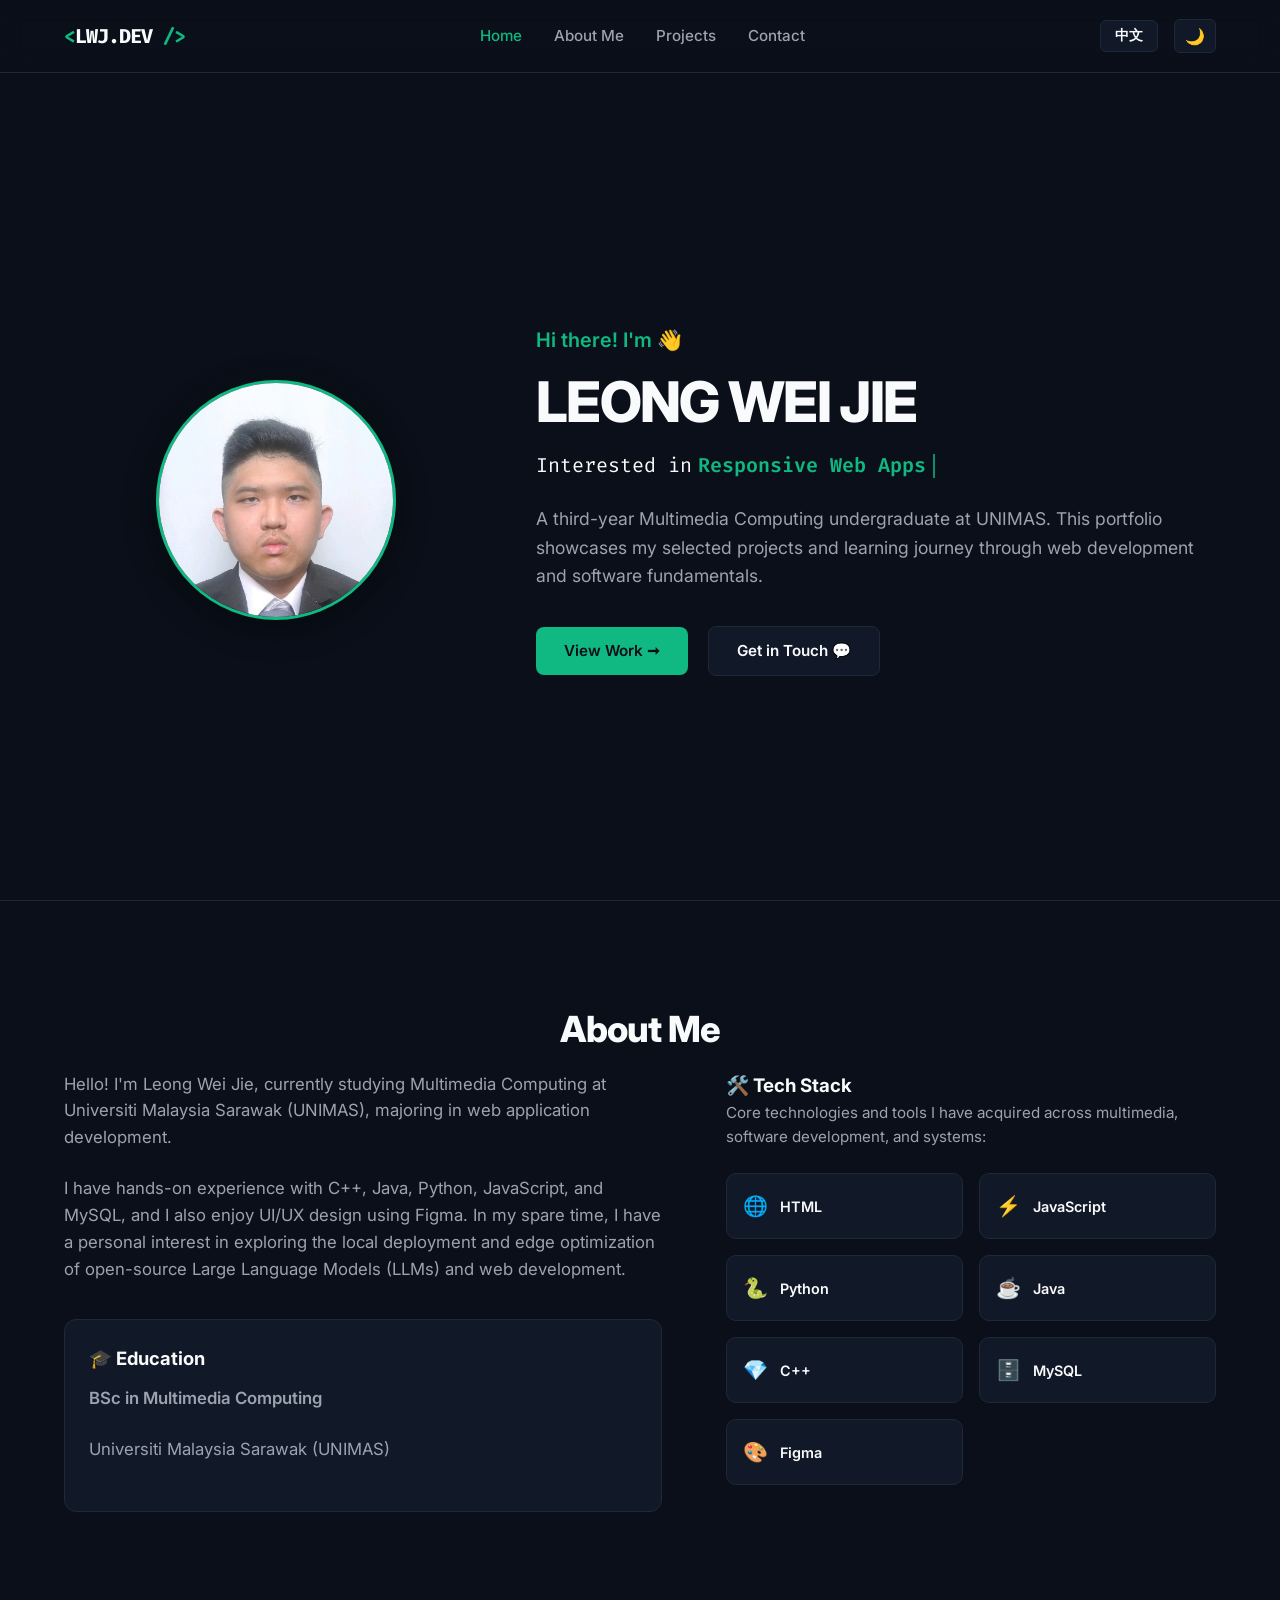
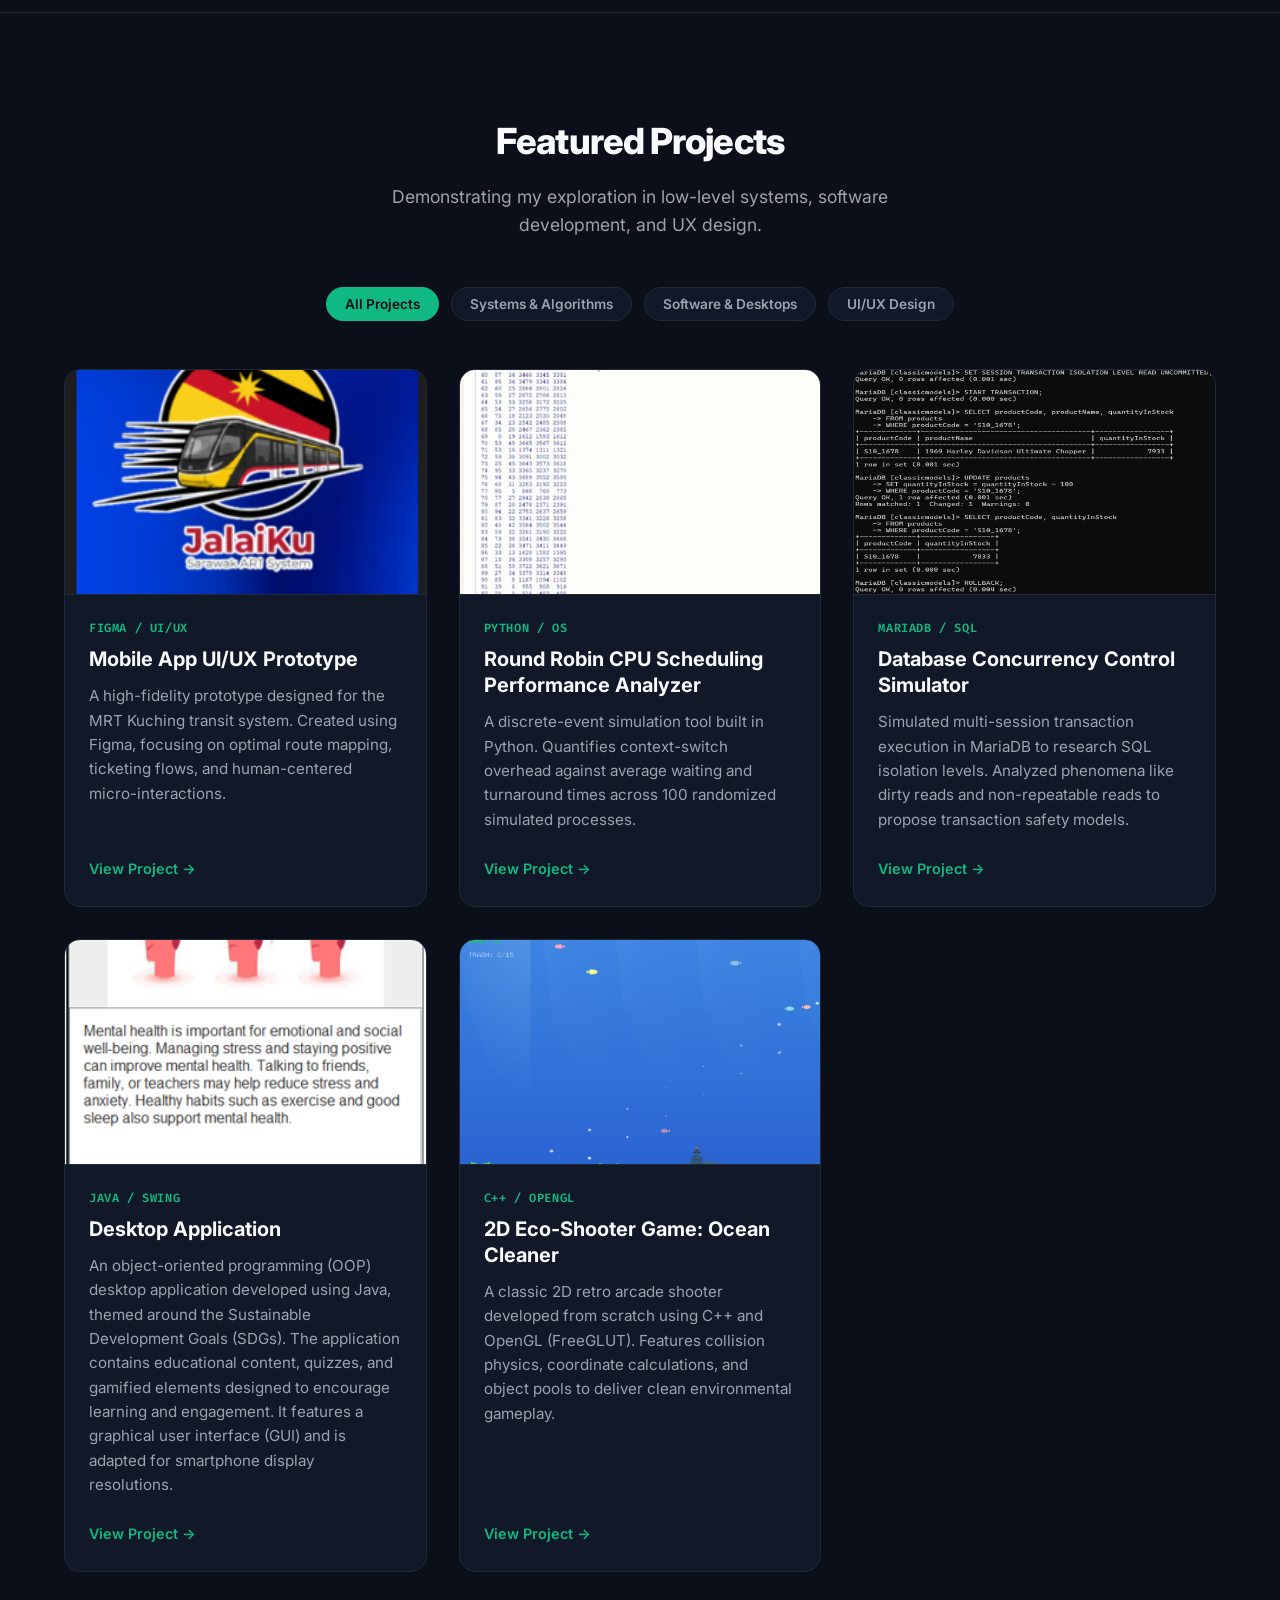
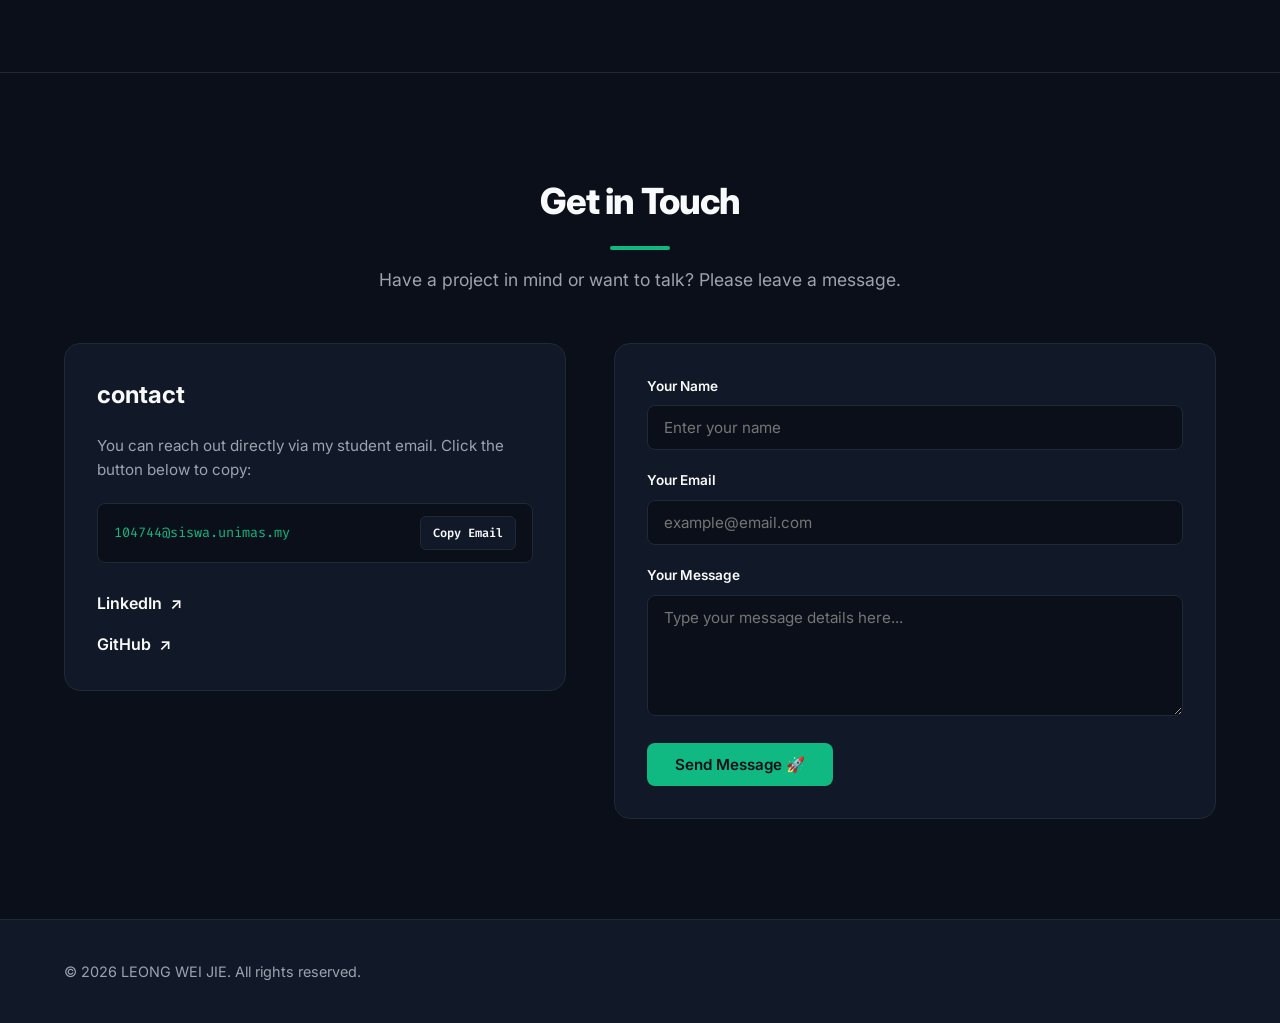
==== commit 6080c872: "Add files via upload" ====
--- a/index.html
+++ b/index.html
@@ -1,4 +1,3 @@
-<<<<<<< HEAD
 <!DOCTYPE html>
 <html lang="en">
 <head>
@@ -355,355 +354,3 @@
   <script src="script.js"></script>
 </body>
 </html>
-=======
-<!DOCTYPE html>
-<html lang="en">
-<head>
-  <meta charset="UTF-8">
-  <meta name="viewport" content="width=device-width, initial-scale=1.0">
-  <title data-i18n="page_title">LEONG WEI JIE | Portfolio</title>
-  
-  <!-- Custom Google Fonts for enhanced visual typography -->
-  <link rel="preconnect" href="https://fonts.googleapis.com">
-  <link rel="preconnect" href="https://fonts.gstatic.com" crossorigin>
-  <link href="https://fonts.googleapis.com/css2?family=Fira+Code:wght@400;500&family=Inter:wght@400;500;600;700;800&display=swap" rel="stylesheet">
-  
-  <!-- Custom stylesheet link -->
-  <link rel="stylesheet" href="style.css">
-</head>
-<body>
-
-  <!-- Back to Top Button (JS Feature 8) -->
-  <button id="back-to-top" class="back-to-top-btn" aria-label="Back to Top" data-i18n-attr="aria-label:back_to_top_aria">
-    &uarr;
-  </button>
-
-  <!-- ==================== 1. Navigation Header (JS Features 2 & 3) ==================== -->
-  <header class="main-header">
-    <div class="container header-container">
-      <a href="#home" class="logo">
-        <span class="logo-accent">&lt;</span>LWJ.DEV<span class="logo-accent"> /&gt;</span>
-      </a>
-      
-      <!-- Desktop Navigation Menu -->
-      <nav class="nav-menu" id="nav-menu">
-        <ul class="nav-list">
-          <li><a href="#home" class="nav-link active" data-i18n="nav_home">Home</a></li>
-          <li><a href="#about" class="nav-link" data-i18n="nav_about">About Me</a></li>
-          <li><a href="#projects" class="nav-link" data-i18n="nav_projects">Projects</a></li>
-          <li><a href="#contact" class="nav-link" data-i18n="nav_contact">Contact</a></li>
-        </ul>
-      </nav>
-
-      <!-- Interactive Controls (Language & Theme Toggle - JS Features 4 & 11) -->
-      <div class="control-group">
-        <button id="lang-toggle" class="control-btn lang-btn" aria-label="Toggle Language" data-i18n="toggle_btn">中文</button>
-        <button id="theme-toggle" class="control-btn theme-btn" aria-label="Toggle Theme">🌙</button>
-        
-        <!-- Mobile Collapsible Menu Button (JS Feature 3) -->
-        <button class="hamburger" id="hamburger" aria-label="Open Menu" aria-expanded="false">
-          <span class="bar"></span>
-          <span class="bar"></span>
-          <span class="bar"></span>
-        </button>
-      </div>
-    </div>
-  </header>
-
-  <main>
-    <!-- ==================== 2. Home Section (JS Feature 5) ==================== -->
-    <section id="home" class="home-section">
-      <div class="container home-container">
-        <div class="home-content">
-          <p class="greetings"><span data-i18n="welcome_greeting">Hi there! I'm</span> <span class="wave">👋</span></p>
-          <h1 class="main-title">LEONG WEI JIE</h1>
-          
-          <!-- Dynamic Typewriter Hook (JS Feature 5) -->
-          <div class="typewriter-container">
-            <span class="typewriter-static" data-i18n="typewriter_prefix">Interested in </span>
-            <span class="typewriter-text" id="typewriter-text"></span>
-            <span class="cursor">|</span>
-          </div>
-          
-          <p class="home-bio" data-i18n="welcome_subtitle">
-            A third-year Multimedia Computing undergraduate at UNIMAS. This portfolio showcases my selected projects and learning journey through web development and software fundamentals.
-          </p>
-          <div class="home-actions">
-            <a href="#projects" class="btn btn-primary" data-i18n="home_btn_projects">View Work ➞</a>
-            <a href="#contact" class="btn btn-secondary" data-i18n="home_btn_contact">Get in Touch 💬</a>
-          </div>
-        </div>
-      </div>
-    </section>
-
-    <!-- ==================== 3. About Me Section (JS Feature 10) ==================== -->
-    <section id="about" class="about-section scroll-reveal">
-      <div class="container">
-        <h2 class="section-title" data-i18n="about_title">About Me</h2>
-        <div class="about-grid">
-          
-          <!-- Narrative Biography -->
-          <div class="about-text-content">
-            <p data-i18n="about_p1">
-              Hello! I'm Leong Wei Jie, currently studying Multimedia Computing at Universiti Malaysia Sarawak (UNIMAS), majoring in web application development.
-            </p>
-            <p data-i18n="about_p2">
-              I have hands-on experience with C++, Java, Python, JavaScript, and MySQL, and I also enjoy UI/UX design using Figma. In my spare time, I have a personal interest in exploring the local deployment and edge optimization of open-source Large Language Models (LLMs) and web development.
-            </p>
-            
-            <div class="education-card">
-              <h3 data-i18n="education_title">🎓 Education</h3>
-              <p class="edu-degree" data-i18n="education_degree">BSc in Multimedia Computing</p>
-              <p class="edu-school" data-i18n="education_school">Universiti Malaysia Sarawak (UNIMAS)</p>
-            </div>
-          </div>
-
-          <!-- Minimalist Tech Stack Cards (CSS Hover Transform Anim) -->
-          <div class="about-skills">
-            <h3 data-i18n="skills_title">🛠️ Tech Stack</h3>
-            <p class="skills-guide-text" data-i18n="skills_guide">Core technologies and tools I have acquired across multimedia, software development, and systems:</p>
-            
-            <div class="skills-grid">
-              <div class="skill-card">
-                <span class="skill-icon">🌐</span>
-                <span class="skill-name">HTML</span>
-              </div>
-              <div class="skill-card">
-                <span class="skill-icon">⚡</span>
-                <span class="skill-name">JavaScript</span>
-              </div>
-              <div class="skill-card">
-                <span class="skill-icon">🐍</span>
-                <span class="skill-name">Python</span>
-              </div>
-              <div class="skill-card">
-                <span class="skill-icon">☕</span>
-                <span class="skill-name">Java</span>
-              </div>
-              <div class="skill-card">
-                <span class="skill-icon">💎</span>
-                <span class="skill-name">C++</span>
-              </div>
-              <div class="skill-card">
-                <span class="skill-icon">🗄️</span>
-                <span class="skill-name">MySQL</span>
-              </div>
-              <div class="skill-card">
-                <span class="skill-icon">🎨</span>
-                <span class="skill-name">Figma</span>
-              </div>
-            </div>
-          </div>
-
-        </div>
-      </div>
-    </section>
-
-    <!-- ==================== 4. Projects Section (JS Features 6, 9 & 3D Parallax) ==================== -->
-    <section id="projects" class="projects-section scroll-reveal">
-      <div class="container">
-        <h2 class="section-title" data-i18n="projects_title">Featured Projects</h2>
-        <p class="section-subtitle" data-i18n="projects_subtitle">Demonstrating my exploration in low-level systems, software development, and UX design.</p>
-
-        <!-- Category Tag Filter Controls (JS Feature 6) -->
-        <div class="filter-container">
-          <button class="filter-btn active" data-filter="all" data-i18n="filter_all">All Projects</button>
-          <button class="filter-btn" data-filter="system" data-i18n="filter_system">Systems & Algorithms</button>
-          <button class="filter-btn" data-filter="software" data-i18n="filter_software">Software & Desktops</button>
-          <button class="filter-btn" data-filter="design" data-i18n="filter_design">UI/UX Design</button>
-        </div>
-
-        <div class="projects-grid">
-          
-          <!-- Project 1: UI/UX Prototype Card -->
-          <article class="project-card tilt-card" data-category="design">
-            <div class="project-image-wrapper">
-              <!-- Fullscreen Modal Preview Trigger (JS Feature 9) -->
-              <img src="ui.png" alt="Mobile App UI/UX Prototype" class="project-img preview-trigger">
-            </div>
-            <div class="project-info">
-              <span class="project-category-tag">Figma / UI/UX</span>
-              <h3 class="project-title" data-i18n="proj1_title">Mobile App UI/UX Prototype</h3>
-              <p class="project-desc" data-i18n="proj1_desc">
-                A high-fidelity prototype designed for the MRT Kuching transit system. Created using Figma, focusing on optimal route mapping, ticketing flows, and human-centered micro-interactions.
-              </p>
-              <div class="project-links">
-                <!-- Anchor Link for External Redirection -->
-                <a href="https://www.figma.com/proto/dummy-link" target="_blank" rel="noopener noreferrer" class="btn-link" data-i18n="view_project">
-                  View Project &rarr;
-                </a>
-              </div>
-            </div>
-          </article>
-
-          <!-- Project 2: CPU Scheduler Card -->
-          <article class="project-card tilt-card" data-category="system">
-            <div class="project-image-wrapper">
-              <img src="cpu.png" alt="Round Robin CPU Scheduling Analyzer" class="project-img preview-trigger">
-            </div>
-            <div class="project-info">
-              <span class="project-category-tag">Python / OS</span>
-              <h3 class="project-title" data-i18n="proj2_title">Round Robin CPU Scheduling Performance Analyzer</h3>
-              <p class="project-desc" data-i18n="proj2_desc">
-                A discrete-event simulation tool built in Python. Quantifies context-switch overhead against average waiting and turnaround times across 100 randomized simulated processes.
-              </p>
-              <div class="project-links">
-                <a href="https://github.com/dummy-username" target="_blank" rel="noopener noreferrer" class="btn-link" data-i18n="view_project">
-                  View Project &rarr;
-                </a>
-              </div>
-            </div>
-          </article>
-
-          <!-- Project 3: Database Simulation Card -->
-          <article class="project-card tilt-card" data-category="system">
-            <div class="project-image-wrapper">
-              <img src="database.png" alt="Database Concurrency Simulator" class="project-img preview-trigger">
-            </div>
-            <div class="project-info">
-              <span class="project-category-tag">MariaDB / SQL</span>
-              <h3 class="project-title" data-i18n="proj3_title">Database Concurrency Control Simulator</h3>
-              <p class="project-desc" data-i18n="proj3_desc">
-                Simulated multi-session transaction execution in MariaDB to research SQL isolation levels. Analyzed phenomena like dirty reads and non-repeatable reads to propose transaction safety models.
-              </p>
-              <div class="project-links">
-                <a href="https://github.com/dummy-username" target="_blank" rel="noopener noreferrer" class="btn-link" data-i18n="view_project">
-                  View Project &rarr;
-                </a>
-              </div>
-            </div>
-          </article>
-
-          <!-- Project 4: Java Desktop App Card -->
-          <article class="project-card tilt-card" data-category="software">
-            <div class="project-image-wrapper">
-              <img src="oop.png" alt="SDG Java Learning App" class="project-img preview-trigger">
-            </div>
-            <div class="project-info">
-              <span class="project-category-tag">Java / Swing</span>
-              <h3 class="project-title" data-i18n="proj4_title">Desktop Application</h3>
-              <p class="project-desc" data-i18n="proj4_desc">
-                An object-oriented programming (OOP) desktop application developed using Java, themed around the Sustainable Development Goals (SDGs). The application contains educational content, quizzes, and gamified elements designed to encourage learning and engagement. It features a graphical user interface (GUI) and is adapted for smartphone display resolutions.
-              </p>
-              <div class="project-links">
-                <a href="https://github.com/dummy-username" target="_blank" rel="noopener noreferrer" class="btn-link" data-i18n="view_project">
-                  View Project &rarr;
-                </a>
-              </div>
-            </div>
-          </article>
-
-          <!-- Project 5: C++/OpenGL Game Card -->
-          <article class="project-card tilt-card" data-category="software">
-            <div class="project-image-wrapper">
-              <img src="2d.png" alt="2D Ocean Cleaner Eco Shooter Game" class="project-img preview-trigger">
-            </div>
-            <div class="project-info">
-              <span class="project-category-tag">C++ / OpenGL</span>
-              <h3 class="project-title" data-i18n="proj5_title">2D Eco-Shooter Game: Ocean Cleaner</h3>
-              <p class="project-desc" data-i18n="proj5_desc">
-                A classic 2D retro arcade shooter developed from scratch using C++ and OpenGL (FreeGLUT). Features collision physics, coordinate calculations, and object pools to deliver clean environmental gameplay.
-              </p>
-              <div class="project-links">
-                <a href="https://github.com/dummy-username" target="_blank" rel="noopener noreferrer" class="btn-link" data-i18n="view_project">
-                  View Project &rarr;
-                </a>
-              </div>
-            </div>
-          </article>
-
-        </div>
-      </div>
-    </section>
-
-    <!-- ==================== 5. Contact Section ==================== -->
-    <section id="contact" class="contact-section scroll-reveal">
-      <div class="container">
-        <div class="section-title-wrap">
-          <h2 class="section-title" data-i18n="contact_title">Get in Touch</h2>
-          <div class="section-divider" aria-hidden="true"></div>
-          <p class="section-subtitle" data-i18n="contact_subtitle">Have a project in mind or want to collaborate? Feel free to reach out!</p>
-        </div>
-
-        <div class="contact-grid">
-          
-          <!-- Left Column: Quick Contact Info Card & Copy Box  -->
-          <div class="contact-card info-card">
-            <h3 class="card-heading" data-i18n="contact_card_heading">contact</h3>
-            <p class="contact-card-desc" data-i18n="contact_card_desc">
-              You can reach out directly via my student email. Click the button below to copy:
-            </p>
-            
-            <!-- Email Copy Box -->
-            <div class="email-copy-box">
-              <span id="contact-email-text" class="email-text">104744@siswa.unimas.my</span>
-              <!-- Copy button with bilingual hook -->
-              <button id="copy-email-btn" class="btn btn-outline btn-sm" data-i18n="copy_btn_text">Copy Email</button>
-            </div>
-
-            <!-- Social redirection links kept neatly on the left column as well -->
-            <div class="social-links-container">
-              <a href="https://www.linkedin.com/in/leong-weijie-905487338" target="_blank" rel="noopener noreferrer" class="social-link" aria-label="LinkedIn">
-                <span>LinkedIn</span> &nearrow;
-              </a>
-              <a href="https://github.com/dummy-username" target="_blank" rel="noopener noreferrer" class="social-link" aria-label="GitHub">
-                <span>GitHub</span> &nearrow;
-              </a>
-            </div>
-          </div>
-
-          <!-- Interactive Form  -->
-          <form id="contact-form" class="contact-form" novalidate>
-            <div class="form-group">
-              <label for="form-name" data-i18n="form_label_name">Your Name</label>
-              <input type="text" id="form-name" required placeholder="Enter your name" data-i18n-placeholder="form_placeholder_name">
-              <span class="error-message" id="name-error"></span>
-            </div>
-            
-            <div class="form-group">
-              <label for="form-email" data-i18n="form_label_email">Your Email</label>
-              <input type="email" id="form-email" required placeholder="example@email.com" data-i18n-placeholder="form_placeholder_email">
-              <span class="error-message" id="email-error"></span>
-            </div>
-            
-            <div class="form-group">
-              <label for="form-message" data-i18n="form_label_message">Your Message</label>
-              <textarea id="form-message" rows="5" required placeholder="Type your message details here..." data-i18n-placeholder="form_placeholder_message"></textarea>
-              <span class="error-message" id="message-error"></span>
-            </div>
-            
-            <button type="submit" class="btn btn-primary" data-i18n="form_submit_btn">Send Message 🚀</button>
-            <div id="form-success-alert" class="form-success-alert" style="display: none;" data-i18n="form_success_msg">
-              🎉 Message sent successfully! I will get back to you as soon as possible.
-            </div>
-          </form>
-
-        </div>
-      </div>
-    </section>
-
-    <!-- Global Toast Alert Element for Copy Notification (全局复制成功提示框) -->
-    <div id="toast-notification" class="toast-notification" aria-live="polite"></div>
-
-  </main>
-
-  <!-- ==================== 6. Footer Block ==================== -->
-  <footer class="main-footer">
-    <div class="container footer-container">
-      <p>&copy; 2026 LEONG WEI JIE. All rights reserved.</p>
-    </div>
-  </footer>
-
-  <!-- ==================== 7. Screen Zoom Lightbox Modal (JS Feature 9) ==================== -->
-  <div id="image-modal" class="modal-overlay" aria-hidden="true" role="dialog">
-    <button class="modal-close" id="modal-close" aria-label="Close Preview">&times;</button>
-    <div class="modal-content">
-      <img id="modal-image" src="" alt="Project Fullscreen Preview" class="modal-large-img">
-    </div>
-  </div>
-
-  <!-- Main script controller link -->
-  <script src="script.js"></script>
-</body>
-</html>
->>>>>>> 08bcaf4d5727431b552bcfd6f23b12e055b31267
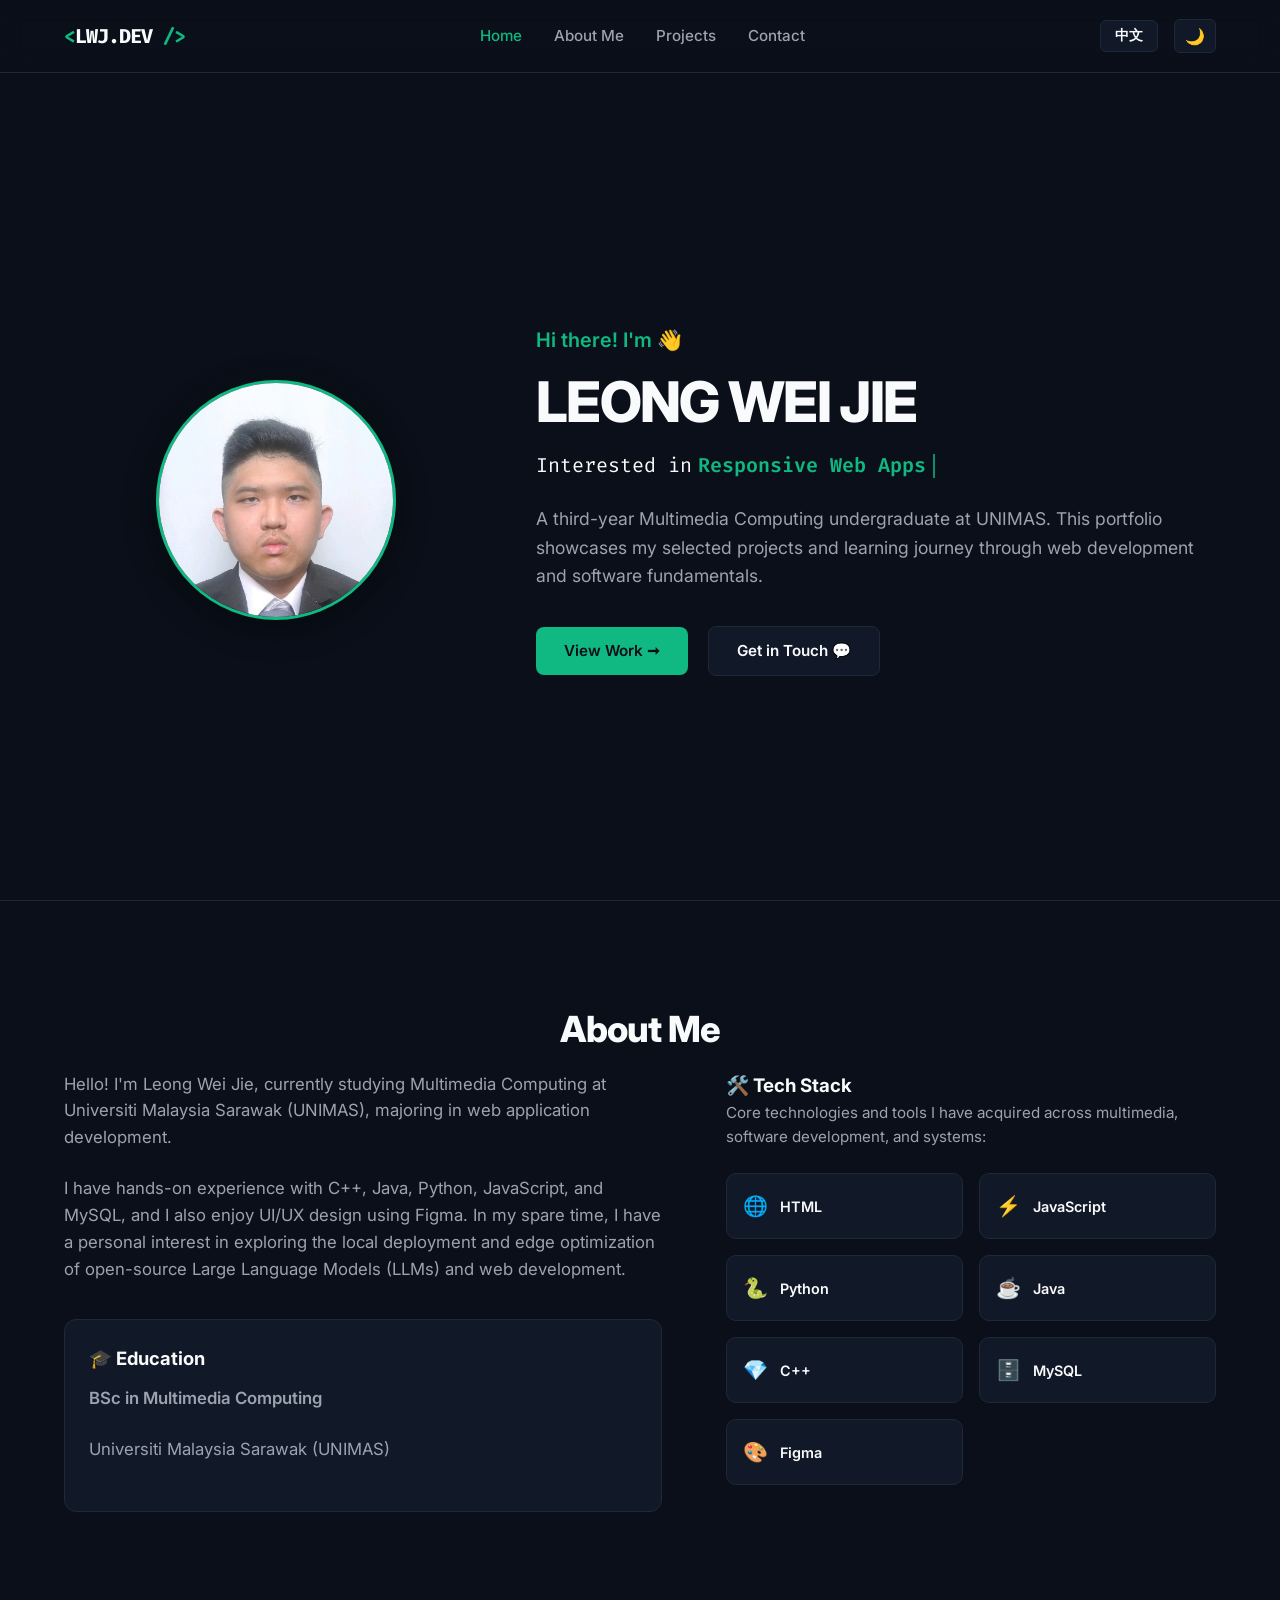
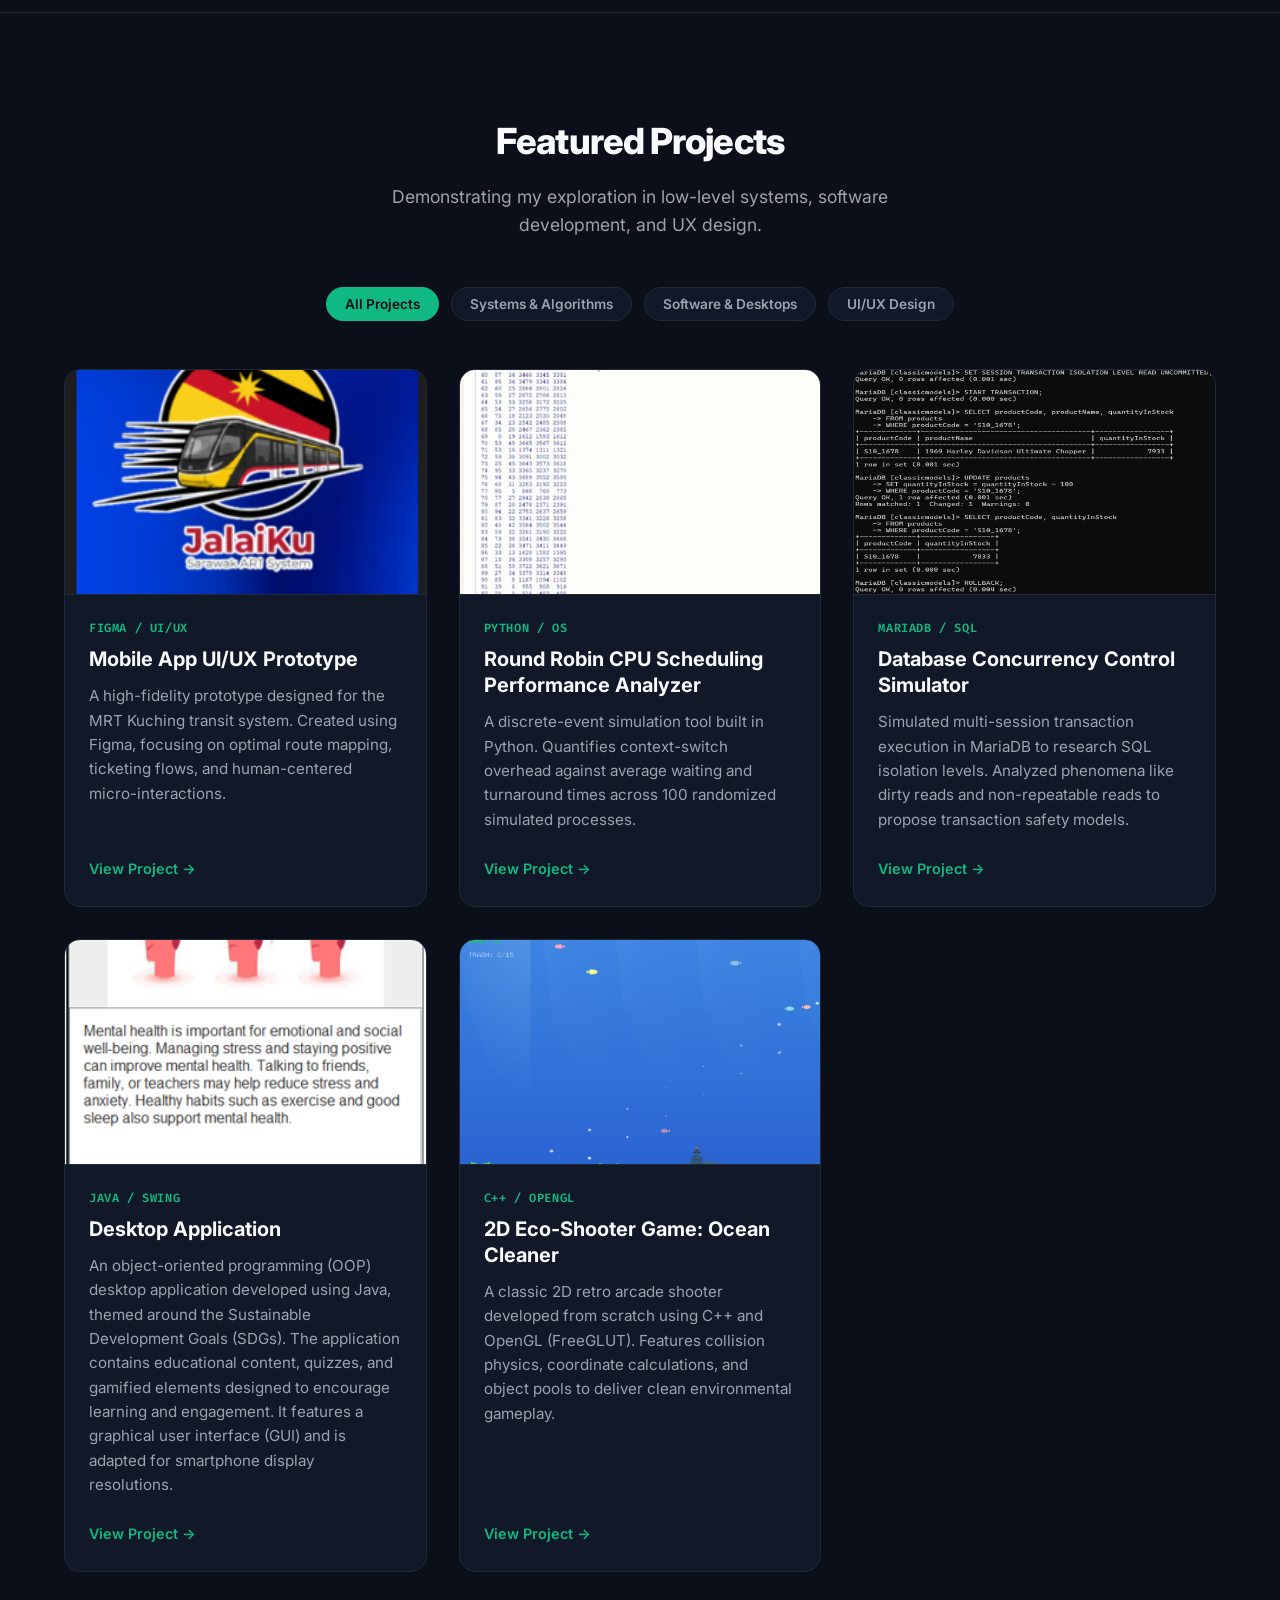
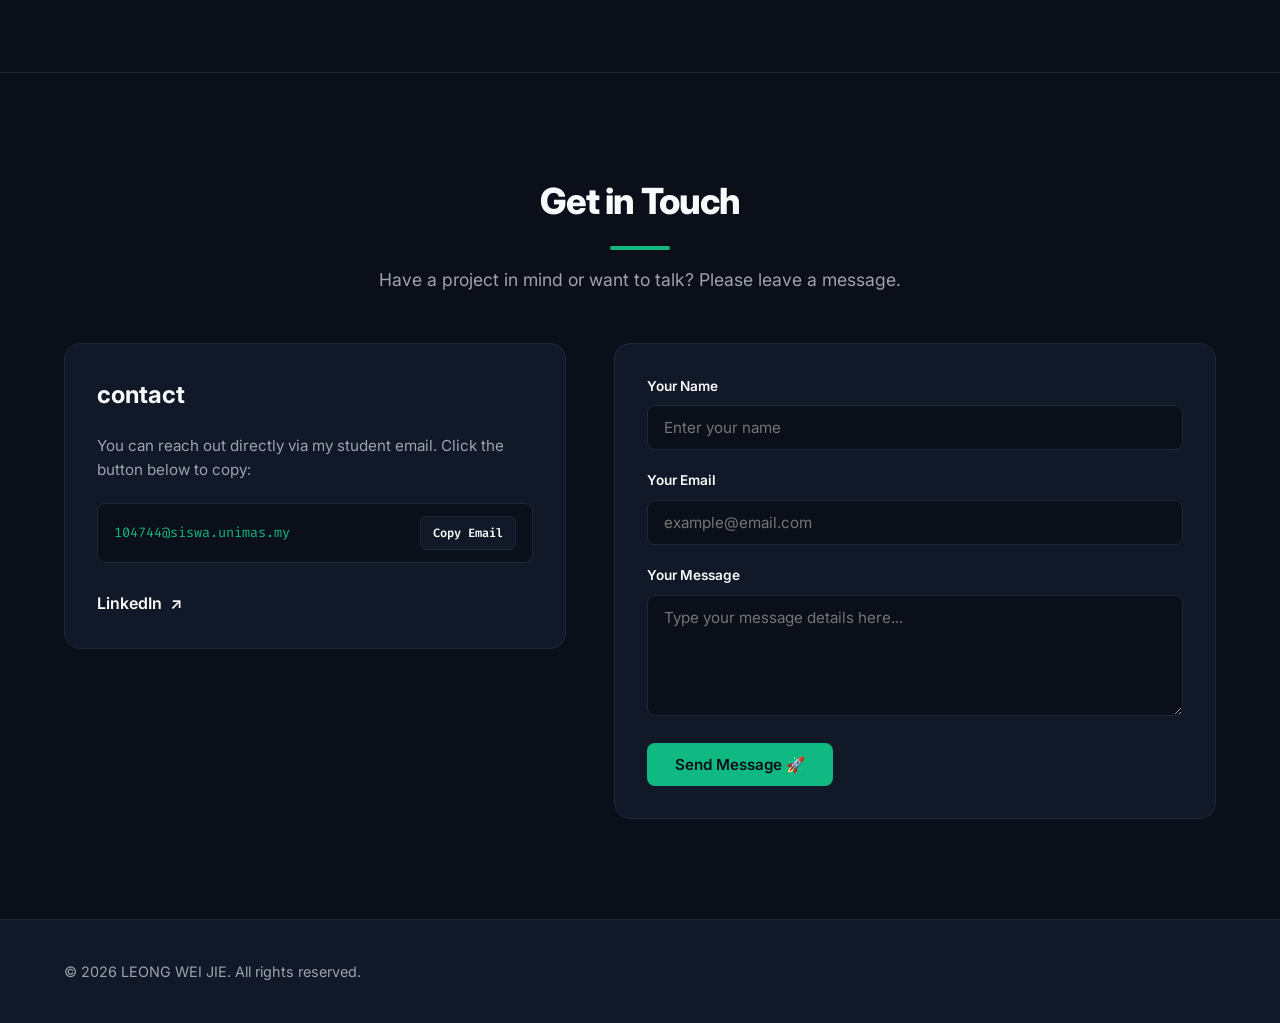
==== commit e6b4c4a3: "Add files via upload" ====
--- a/index.html
+++ b/index.html
@@ -177,7 +177,7 @@
               </p>
               <div class="project-links">
                 <!-- Anchor Link for External Redirection -->
-                <a href="https://www.figma.com/proto/dummy-link" target="_blank" rel="noopener noreferrer" class="btn-link" data-i18n="view_project">
+                <a href="https://www.figma.com/proto/zdX4rK7lzCamYqd04btdxn/UI-UX-Project?node-id=443-541&p=f&t=8VVVPnLiljogslkH-0&scaling=scale-down&content-scaling=fixed&page-id=0%3A1&starting-point-node-id=443%3A541&show-proto" target="_blank" rel="noopener noreferrer" class="btn-link" data-i18n="view_project">
                   View Project &rarr;
                 </a>
               </div>
@@ -196,7 +196,7 @@
                 A discrete-event simulation tool built in Python. Quantifies context-switch overhead against average waiting and turnaround times across 100 randomized simulated processes.
               </p>
               <div class="project-links">
-                <a href="https://github.com/dummy-username" target="_blank" rel="noopener noreferrer" class="btn-link" data-i18n="view_project">
+                <a href="showcase.html#cpu" target="_blank" rel="noopener noreferrer" class="btn-link" data-i18n="view_project">
                   View Project &rarr;
                 </a>
               </div>
@@ -215,7 +215,7 @@
                 Simulated multi-session transaction execution in MariaDB to research SQL isolation levels. Analyzed phenomena like dirty reads and non-repeatable reads to propose transaction safety models.
               </p>
               <div class="project-links">
-                <a href="https://github.com/dummy-username" target="_blank" rel="noopener noreferrer" class="btn-link" data-i18n="view_project">
+                <a href="showcase.html#database" target="_blank" rel="noopener noreferrer" class="btn-link" data-i18n="view_project">
                   View Project &rarr;
                 </a>
               </div>
@@ -234,7 +234,7 @@
                 An object-oriented programming (OOP) desktop application developed using Java, themed around the Sustainable Development Goals (SDGs). The application contains educational content, quizzes, and gamified elements designed to encourage learning and engagement. It features a graphical user interface (GUI) and is adapted for smartphone display resolutions.
               </p>
               <div class="project-links">
-                <a href="https://github.com/dummy-username" target="_blank" rel="noopener noreferrer" class="btn-link" data-i18n="view_project">
+                <a href="showcase.html#desktop-app" target="_blank" rel="noopener noreferrer" class="btn-link" data-i18n="view_project">
                   View Project &rarr;
                 </a>
               </div>
@@ -253,7 +253,7 @@
                 A classic 2D retro arcade shooter developed from scratch using C++ and OpenGL (FreeGLUT). Features collision physics, coordinate calculations, and object pools to deliver clean environmental gameplay.
               </p>
               <div class="project-links">
-                <a href="https://github.com/dummy-username" target="_blank" rel="noopener noreferrer" class="btn-link" data-i18n="view_project">
+                <a href="showcase.html#ocean-cleaner" target="_blank" rel="noopener noreferrer" class="btn-link" data-i18n="view_project">
                   View Project &rarr;
                 </a>
               </div>
@@ -294,9 +294,6 @@
               <a href="https://www.linkedin.com/in/leong-weijie-905487338" target="_blank" rel="noopener noreferrer" class="social-link" aria-label="LinkedIn">
                 <span>LinkedIn</span> &nearrow;
               </a>
-              <a href="https://github.com/dummy-username" target="_blank" rel="noopener noreferrer" class="social-link" aria-label="GitHub">
-                <span>GitHub</span> &nearrow;
-              </a>
             </div>
           </div>
 
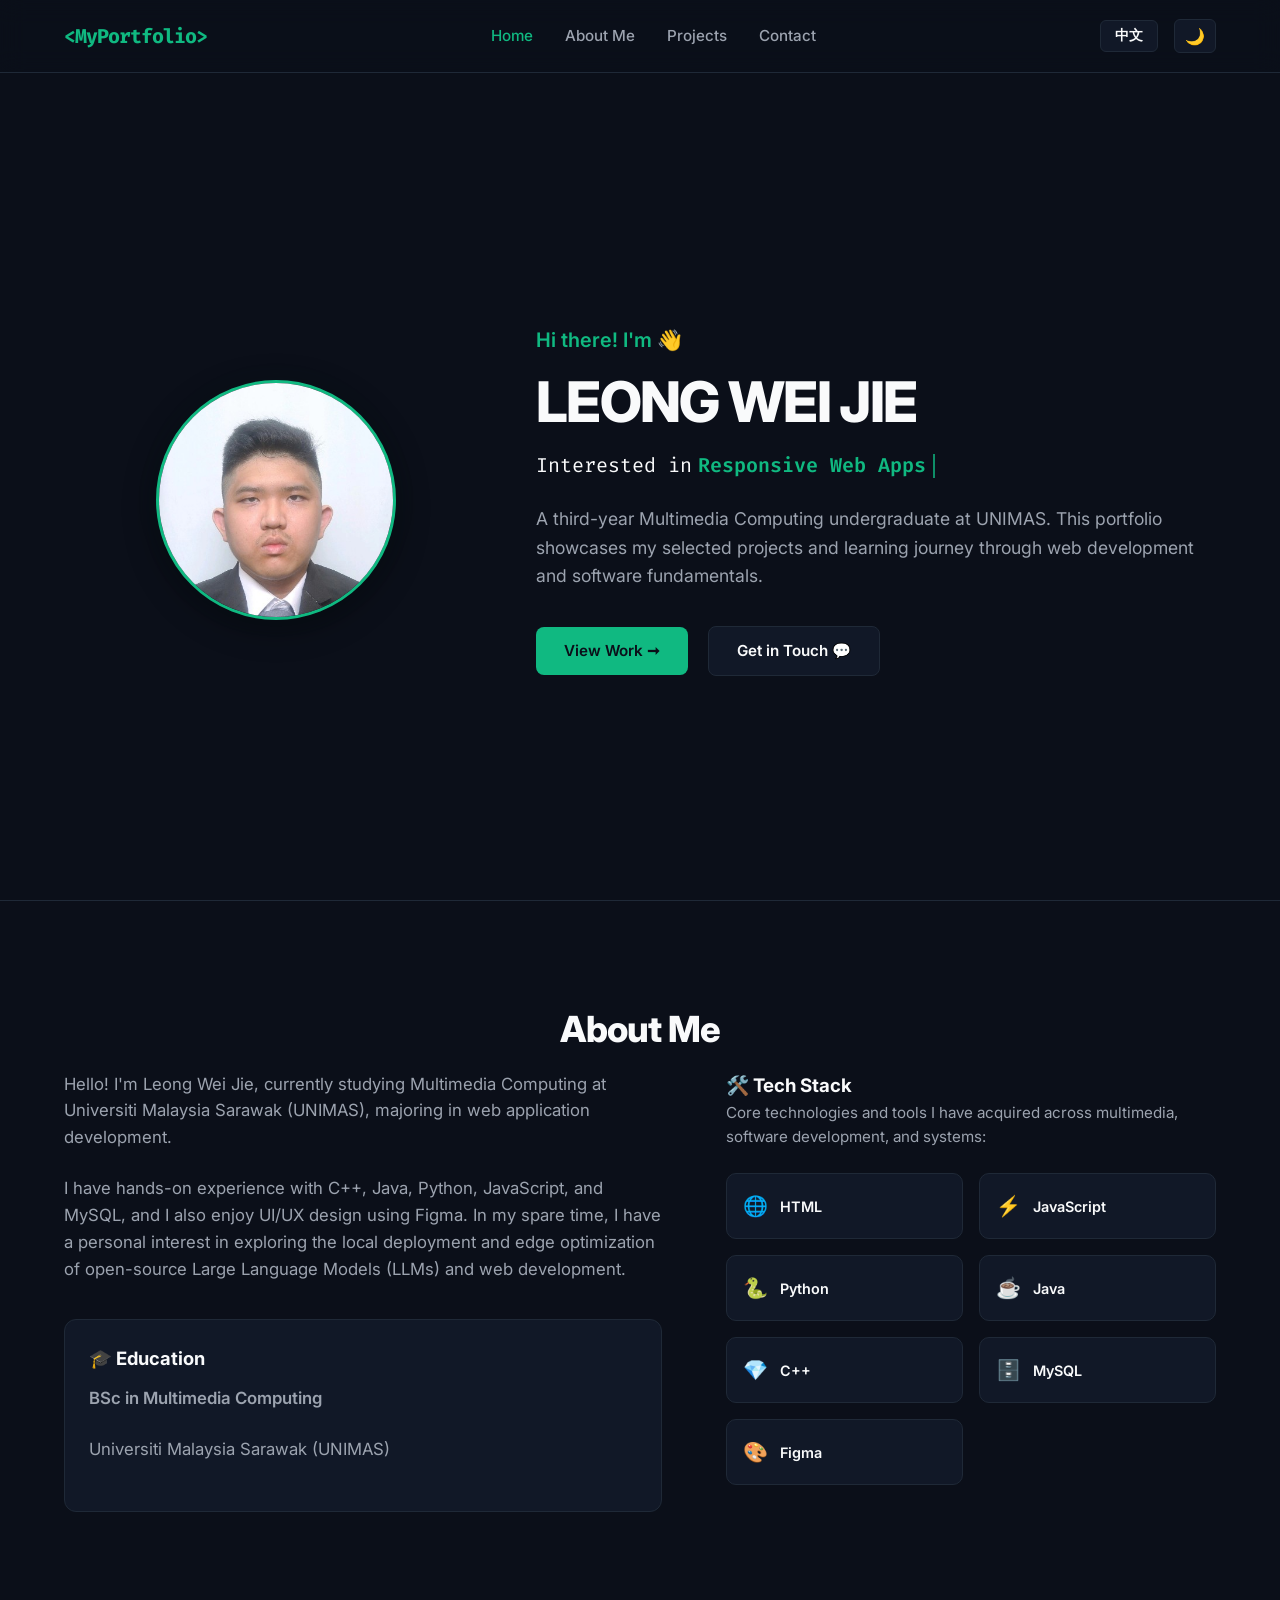
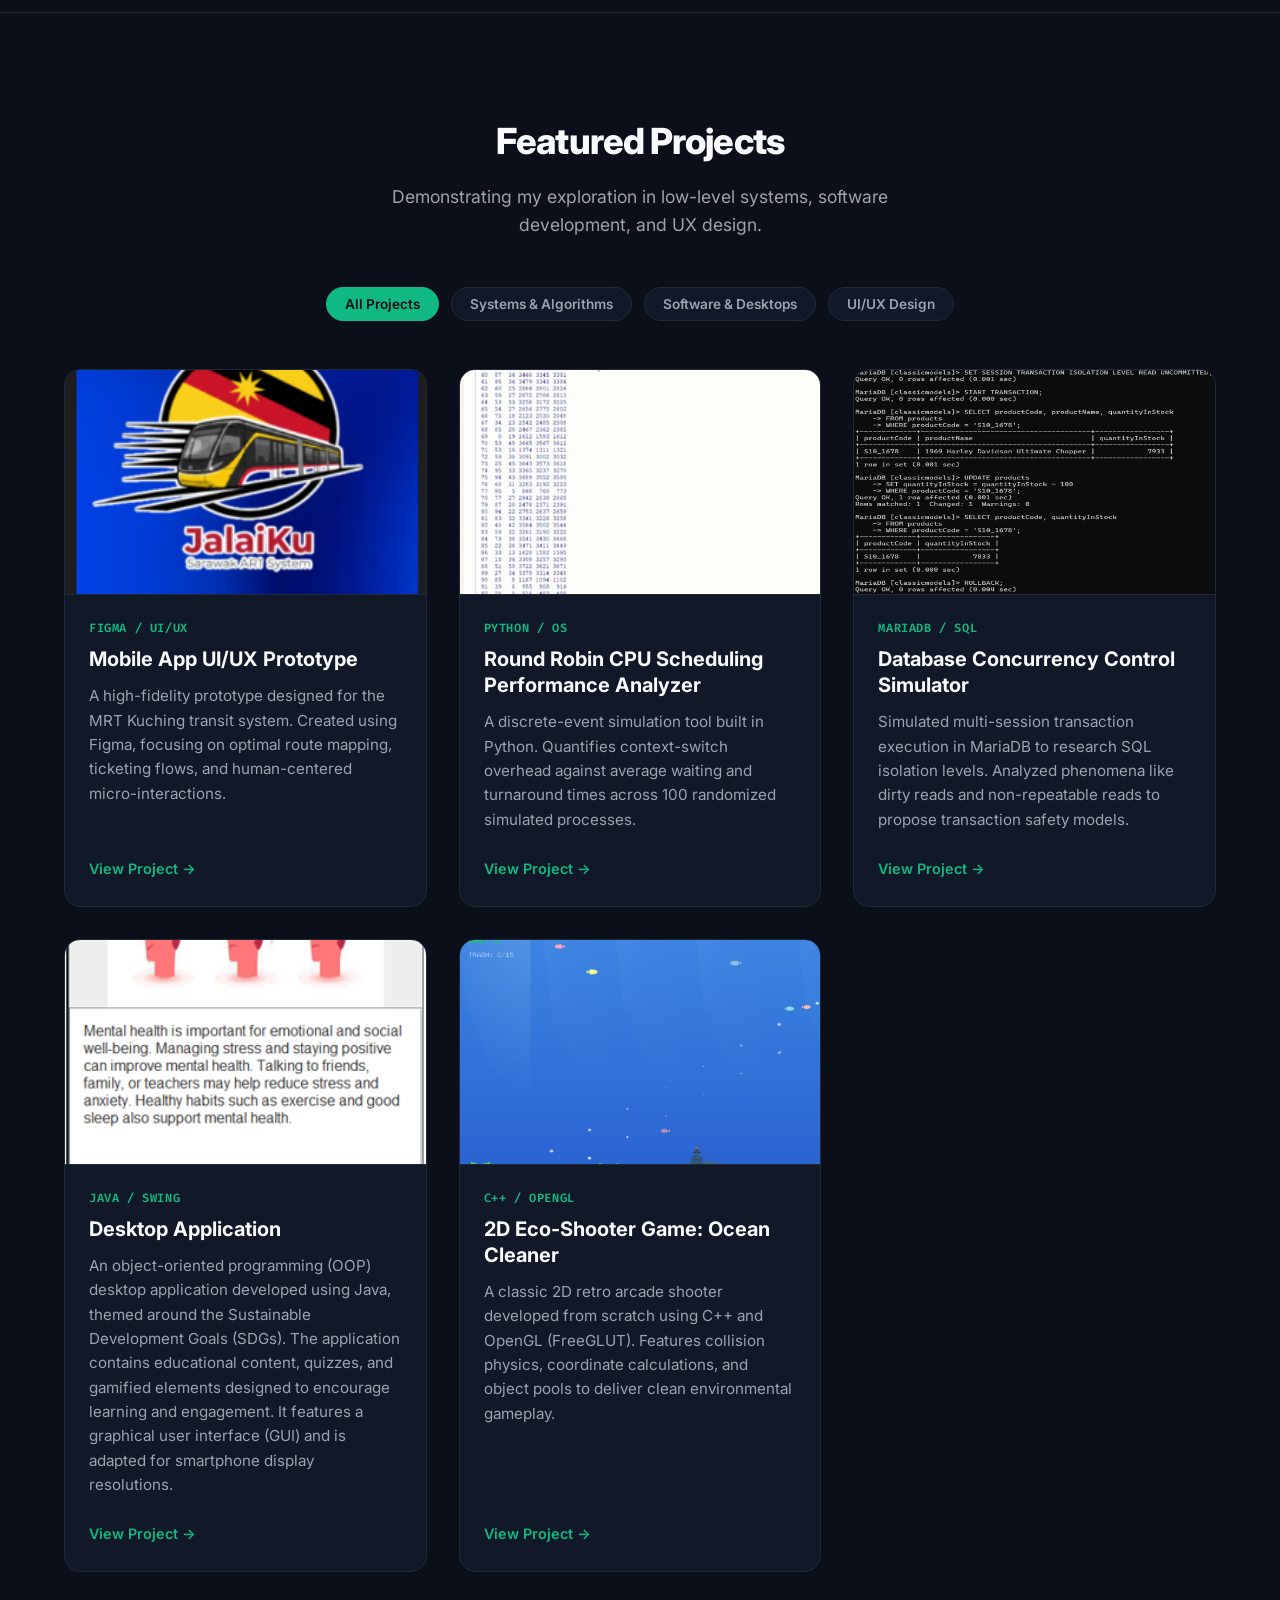
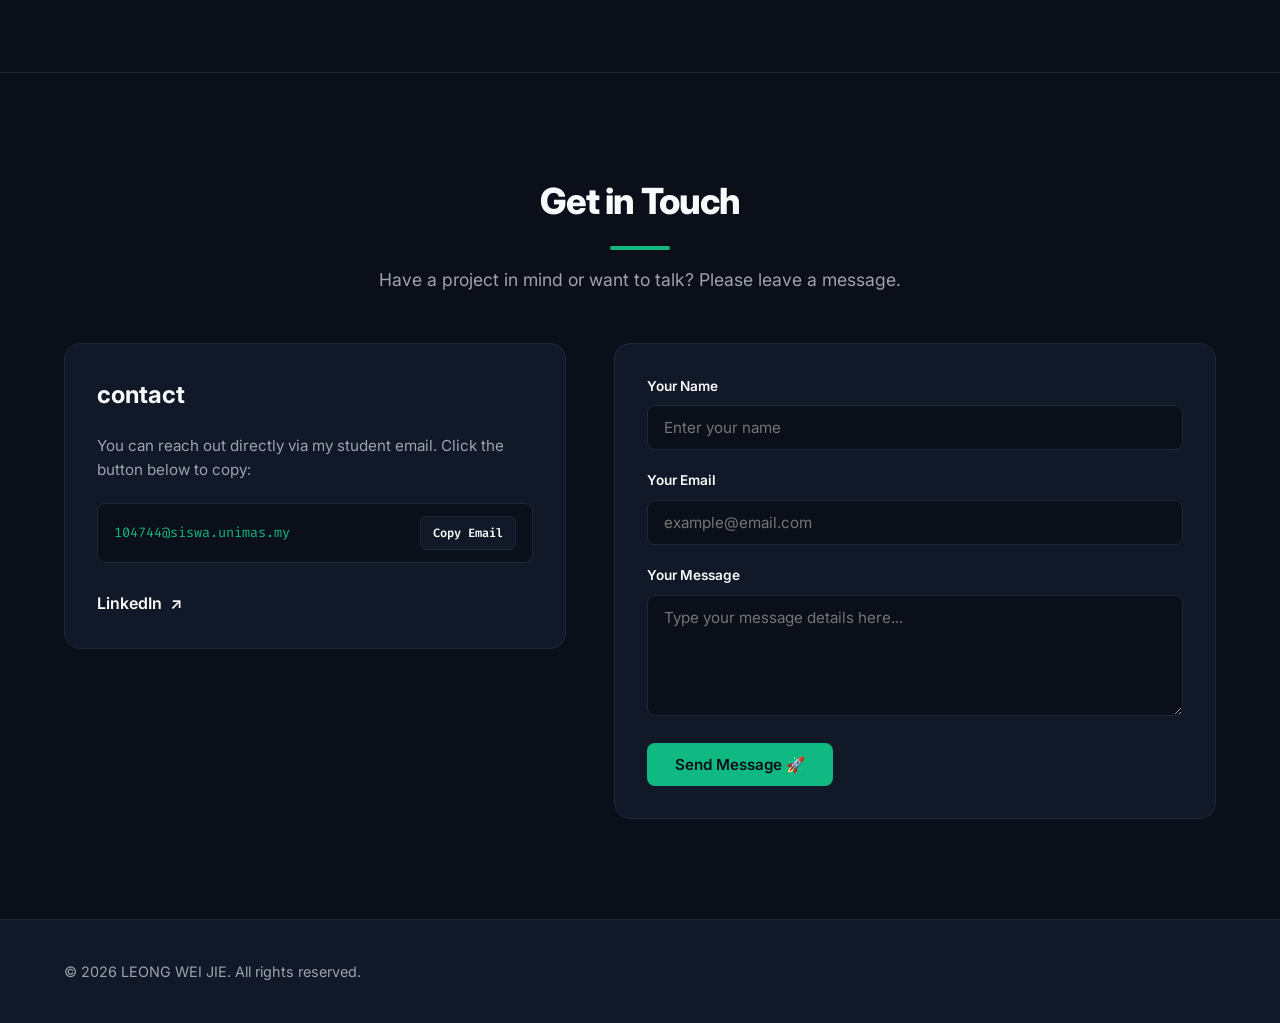
==== commit d1f5b4d2: "Add files via upload" ====
--- a/index.html
+++ b/index.html
@@ -24,7 +24,7 @@
   <header class="main-header">
     <div class="container header-container">
       <a href="#home" class="logo">
-        <span class="logo-accent">&lt;</span>LWJ.DEV<span class="logo-accent"> /&gt;</span>
+        <span class="logo-accent">&lt;MyPortfolio&gt;</span>
       </a>
       
       <!-- Desktop Navigation Menu -->
@@ -327,7 +327,7 @@
       </div>
     </section>
 
-    <!-- Global Toast Alert Element for Copy Notification (全局复制成功提示框) -->
+    <!-- Global Toast Alert Element for Copy Notification -->
     <div id="toast-notification" class="toast-notification" aria-live="polite"></div>
 
   </main>
